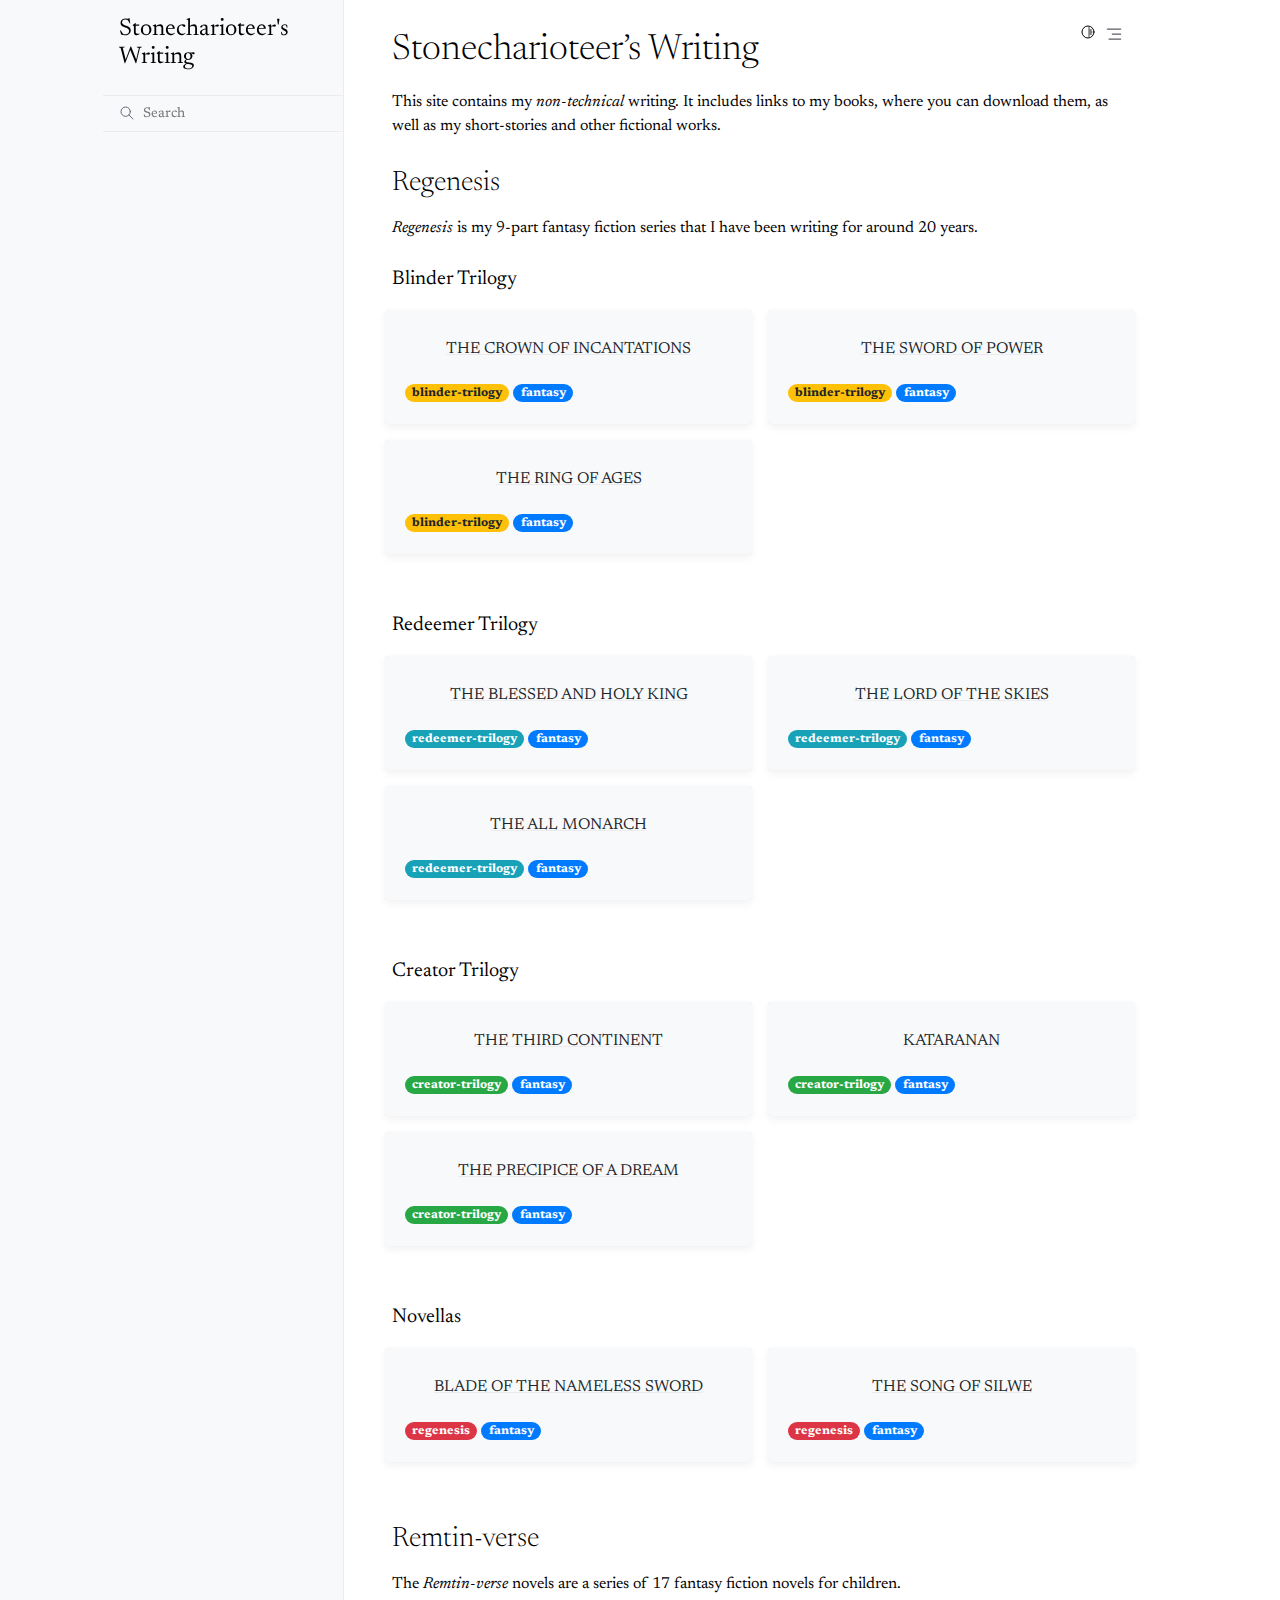
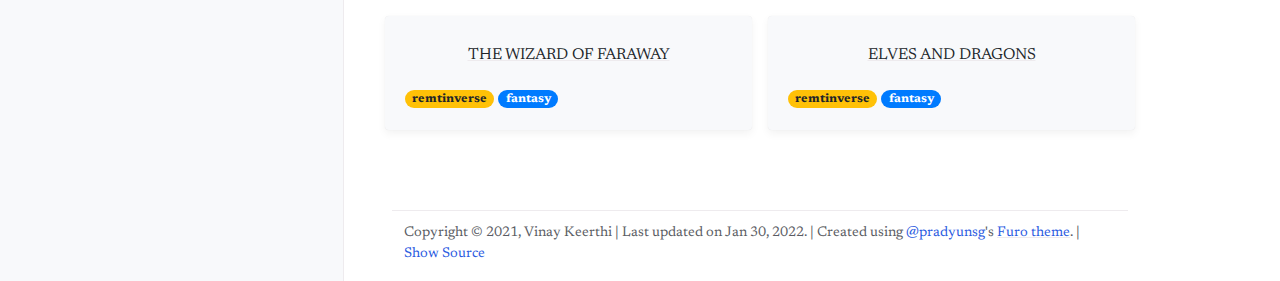
==== index.html @ b66ff60c "deploy: 84be2ad27f0448c84199c331b453c7a71db2e914" ====
<!doctype html>
<html class="no-js">
  <head><meta charset="utf-8"/>
    <meta name="viewport" content="width=device-width,initial-scale=1"/>
    <meta name="color-scheme" content="light dark"><meta name="generator" content="Docutils 0.17.1: http://docutils.sourceforge.net/" />
<link rel="index" title="Index" href="genindex.html" /><link rel="search" title="Search" href="search.html" />

    <meta name="generator" content="sphinx-4.4.0, furo 2022.01.02"/>
        <title>Stonecharioteer&#39;s Writing</title>
      <link rel="stylesheet" type="text/css" href="_static/pygments.css" />
    <link rel="stylesheet" type="text/css" href="_static/styles/furo.css?digest=df49af52631e7917044a9c21a57f7b83170a6dd0" />
    <link rel="stylesheet" type="text/css" href="_static/panels-main.c949a650a448cc0ae9fd3441c0e17fb0.css" />
    <link rel="stylesheet" type="text/css" href="_static/panels-bootstrap.5fd3999ee7762ccc51105388f4a9d115.css" />
    <link rel="stylesheet" type="text/css" href="_static/panels-variables.06eb56fa6e07937060861dad626602ad.css" />
    <link rel="stylesheet" type="text/css" href="_static/styles/furo-extensions.css?digest=fade93df149f7c5fedb3ff897f799dc7d283b420" />
    <link rel="stylesheet" type="text/css" href="_static/css/custom.css" />
    
    


<style>
  body {
    --color-code-background: #f8f8f8;
  --color-code-foreground: black;
  --font-stack: Newsreader, Garamond, Helvetica, Times New Roman, Serif;
  
  }
  body[data-theme="dark"] {
    --color-code-background: #202020;
  --color-code-foreground: #d0d0d0;
  --font-stack: Newsreader, Garamond, Helvetica, Times New Roman, Serif;
  
  }
  @media (prefers-color-scheme: dark) {
    body:not([data-theme="light"]) {
      --color-code-background: #202020;
  --color-code-foreground: #d0d0d0;
  --font-stack: Newsreader, Garamond, Helvetica, Times New Roman, Serif;
  
    }
  }
</style></head>
  <body>
    <script>
      document.body.dataset.theme = localStorage.getItem("theme") || "auto";
    </script>
    
<svg xmlns="http://www.w3.org/2000/svg" style="display: none;">
  <symbol id="svg-toc" viewBox="0 0 24 24">
    <title>Contents</title>
    <svg xmlns="http://www.w3.org/2000/svg" width="24" height="24" viewBox="0 0 24 24" fill="none" stroke="currentColor"
      stroke-width="1.5" stroke-linecap="round" stroke-linejoin="round">
      <path stroke="none" d="M0 0h24v24H0z" />
      <line x1="4" y1="6" x2="20" y2="6" />
      <line x1="10" y1="12" x2="20" y2="12" />
      <line x1="6" y1="18" x2="20" y2="18" />
    </svg>
  </symbol>
  <symbol id="svg-menu" viewBox="0 0 24 24">
    <title>Menu</title>
    <svg xmlns="http://www.w3.org/2000/svg" width="24" height="24" viewBox="0 0 24 24" fill="none" stroke="currentColor"
      stroke-width="2" stroke-linecap="round" stroke-linejoin="round" class="feather-menu">
      <line x1="3" y1="12" x2="21" y2="12"></line>
      <line x1="3" y1="6" x2="21" y2="6"></line>
      <line x1="3" y1="18" x2="21" y2="18"></line>
    </svg>
  </symbol>
  <symbol id="svg-arrow-right" viewBox="0 0 24 24">
    <title>Expand</title>
    <svg xmlns="http://www.w3.org/2000/svg" width="24" height="24" viewBox="0 0 24 24" fill="none" stroke="currentColor"
      stroke-width="2" stroke-linecap="round" stroke-linejoin="round" class="feather-chevron-right">
      <polyline points="9 18 15 12 9 6"></polyline>
    </svg>
  </symbol>
  <symbol id="svg-sun" viewBox="0 0 24 24">
    <title>Light mode</title>
    <svg xmlns="http://www.w3.org/2000/svg" width="24" height="24" viewBox="0 0 24 24" fill="none" stroke="currentColor"
      stroke-width="1.5" stroke-linecap="round" stroke-linejoin="round" class="feather-sun">
      <circle cx="12" cy="12" r="5"></circle>
      <line x1="12" y1="1" x2="12" y2="3"></line>
      <line x1="12" y1="21" x2="12" y2="23"></line>
      <line x1="4.22" y1="4.22" x2="5.64" y2="5.64"></line>
      <line x1="18.36" y1="18.36" x2="19.78" y2="19.78"></line>
      <line x1="1" y1="12" x2="3" y2="12"></line>
      <line x1="21" y1="12" x2="23" y2="12"></line>
      <line x1="4.22" y1="19.78" x2="5.64" y2="18.36"></line>
      <line x1="18.36" y1="5.64" x2="19.78" y2="4.22"></line>
    </svg>
  </symbol>
  <symbol id="svg-moon" viewBox="0 0 24 24">
    <title>Dark mode</title>
    <svg xmlns="http://www.w3.org/2000/svg" width="24" height="24" viewBox="0 0 24 24" fill="none" stroke="currentColor"
      stroke-width="1.5" stroke-linecap="round" stroke-linejoin="round" class="icon-tabler-moon">
      <path stroke="none" d="M0 0h24v24H0z" fill="none" />
      <path d="M12 3c.132 0 .263 0 .393 0a7.5 7.5 0 0 0 7.92 12.446a9 9 0 1 1 -8.313 -12.454z" />
    </svg>
  </symbol>
  <symbol id="svg-sun-half" viewBox="0 0 24 24">
    <title>Auto light/dark mode</title>
    <svg xmlns="http://www.w3.org/2000/svg" width="24" height="24" viewBox="0 0 24 24" fill="none" stroke="currentColor"
      stroke-width="1.5" stroke-linecap="round" stroke-linejoin="round" class="icon-tabler-shadow">
      <path stroke="none" d="M0 0h24v24H0z" fill="none"/>
      <circle cx="12" cy="12" r="9" />
      <path d="M13 12h5" />
      <path d="M13 15h4" />
      <path d="M13 18h1" />
      <path d="M13 9h4" />
      <path d="M13 6h1" />
    </svg>
  </symbol>
</svg>

<input type="checkbox" class="sidebar-toggle" name="__navigation" id="__navigation">
<input type="checkbox" class="sidebar-toggle" name="__toc" id="__toc">
<label class="overlay sidebar-overlay" for="__navigation">
  <div class="visually-hidden">Hide navigation sidebar</div>
</label>
<label class="overlay toc-overlay" for="__toc">
  <div class="visually-hidden">Hide table of contents sidebar</div>
</label>



<div class="page">
  <header class="mobile-header">
    <div class="header-left">
      <label class="nav-overlay-icon" for="__navigation">
        <div class="visually-hidden">Toggle site navigation sidebar</div>
        <i class="icon"><svg><use href="#svg-menu"></use></svg></i>
      </label>
    </div>
    <div class="header-center">
      <a href="#"><div class="brand">Stonecharioteer's Writing</div></a>
    </div>
    <div class="header-right">
      <div class="theme-toggle-container theme-toggle-header">
        <button class="theme-toggle">
          <div class="visually-hidden">Toggle Light / Dark / Auto color theme</div>
          <svg class="theme-icon-when-auto"><use href="#svg-sun-half"></use></svg>
          <svg class="theme-icon-when-dark"><use href="#svg-moon"></use></svg>
          <svg class="theme-icon-when-light"><use href="#svg-sun"></use></svg>
        </button>
      </div>
      <label class="toc-overlay-icon toc-header-icon" for="__toc">
        <div class="visually-hidden">Toggle table of contents sidebar</div>
        <i class="icon"><svg><use href="#svg-toc"></use></svg></i>
      </label>
    </div>
  </header>
  <aside class="sidebar-drawer">
    <div class="sidebar-container">
      
      <div class="sidebar-sticky"><a class="sidebar-brand" href="#">
  
  
  <span class="sidebar-brand-text">Stonecharioteer's Writing</span>
  
</a><form class="sidebar-search-container" method="get" action="search.html" role="search">
  <input class="sidebar-search" placeholder=Search name="q" aria-label="Search">
  <input type="hidden" name="check_keywords" value="yes">
  <input type="hidden" name="area" value="default">
</form>
<div id="searchbox"></div><div class="sidebar-scroll"><div class="sidebar-tree">
  
</div>
</div>
      </div>
      
    </div>
  </aside>
  <div class="main">
    <div class="content">
      <div class="article-container">
        <div class="content-icon-container">
          <div class="theme-toggle-container theme-toggle-content">
            <button class="theme-toggle">
              <div class="visually-hidden">Toggle Light / Dark / Auto color theme</div>
              <svg class="theme-icon-when-auto"><use href="#svg-sun-half"></use></svg>
              <svg class="theme-icon-when-dark"><use href="#svg-moon"></use></svg>
              <svg class="theme-icon-when-light"><use href="#svg-sun"></use></svg>
            </button>
          </div>
          <label class="toc-overlay-icon toc-content-icon" for="__toc">
            <div class="visually-hidden">Toggle table of contents sidebar</div>
            <i class="icon"><svg><use href="#svg-toc"></use></svg></i>
          </label>
        </div>
        <article role="main">
          <section id="stonecharioteer-s-writing">
<h1>Stonecharioteer’s Writing<a class="headerlink" href="#stonecharioteer-s-writing" title="Permalink to this headline">¶</a></h1>
<p>This site contains my <em>non-technical</em> writing. It includes links to my
books, where you can download them, as well as my short-stories and other
fictional works.</p>
<section id="regenesis">
<h2>Regenesis<a class="headerlink" href="#regenesis" title="Permalink to this headline">¶</a></h2>
<p><em>Regenesis</em> is my 9-part fantasy fiction series that I have been writing for around 20 years.</p>
<section id="blinder-trilogy">
<h3>Blinder Trilogy<a class="headerlink" href="#blinder-trilogy" title="Permalink to this headline">¶</a></h3>
<div class="sphinx-bs container pb-4 docutils">
<div class="row docutils">
<div class="d-flex col-lg-6 col-md-6 col-sm-6 col-xs-12 p-2 docutils">
<div class="card w-100 shadow docutils">
<div class="card-body docutils">
<p class="card-text"><a class="sphinx-bs btn text-wrap btn-block stretched-link reference external" href="https://blinder-one.stonecharioteer.com"><span>THE CROWN OF INCANTATIONS</span></a></p>
<p class="card-text"><span class="sphinx-bs badge badge-warning badge-pill">blinder-trilogy</span> <span class="sphinx-bs badge badge-primary badge-pill">fantasy</span></p>
</div>
</div>
</div>
<div class="d-flex col-lg-6 col-md-6 col-sm-6 col-xs-12 p-2 docutils">
<div class="card w-100 shadow docutils">
<div class="card-body docutils">
<p class="card-text"><a class="sphinx-bs btn text-wrap btn-block stretched-link reference external" href="https://blinder-two.stonecharioteer.com"><span>THE SWORD OF POWER</span></a></p>
<p class="card-text"><span class="sphinx-bs badge badge-warning badge-pill">blinder-trilogy</span> <span class="sphinx-bs badge badge-primary badge-pill">fantasy</span></p>
</div>
</div>
</div>
<div class="d-flex col-lg-6 col-md-6 col-sm-6 col-xs-12 p-2 docutils">
<div class="card w-100 shadow docutils">
<div class="card-body docutils">
<p class="card-text"><a class="sphinx-bs btn text-wrap btn-block stretched-link reference external" href="https://blinder-three.stonecharioteer.com"><span>THE RING OF AGES</span></a></p>
<p class="card-text"><span class="sphinx-bs badge badge-warning badge-pill">blinder-trilogy</span> <span class="sphinx-bs badge badge-primary badge-pill">fantasy</span></p>
</div>
</div>
</div>
</div>
</div>
</section>
<section id="redeemer-trilogy">
<h3>Redeemer Trilogy<a class="headerlink" href="#redeemer-trilogy" title="Permalink to this headline">¶</a></h3>
<div class="sphinx-bs container pb-4 docutils">
<div class="row docutils">
<div class="d-flex col-lg-6 col-md-6 col-sm-6 col-xs-12 p-2 docutils">
<div class="card w-100 shadow docutils">
<div class="card-body docutils">
<p class="card-text"><a class="sphinx-bs btn text-wrap btn-block stretched-link reference external" href="https://redeemer-one.stonecharioteer.com"><span>THE BLESSED AND HOLY KING</span></a></p>
<p class="card-text"><span class="sphinx-bs badge badge-info badge-pill">redeemer-trilogy</span> <span class="sphinx-bs badge badge-primary badge-pill">fantasy</span></p>
</div>
</div>
</div>
<div class="d-flex col-lg-6 col-md-6 col-sm-6 col-xs-12 p-2 docutils">
<div class="card w-100 shadow docutils">
<div class="card-body docutils">
<p class="card-text"><a class="sphinx-bs btn text-wrap btn-block stretched-link reference external" href="https://redeemer-two.stonecharioteer.com"><span>THE LORD OF THE SKIES</span></a></p>
<p class="card-text"><span class="sphinx-bs badge badge-info badge-pill">redeemer-trilogy</span> <span class="sphinx-bs badge badge-primary badge-pill">fantasy</span></p>
</div>
</div>
</div>
<div class="d-flex col-lg-6 col-md-6 col-sm-6 col-xs-12 p-2 docutils">
<div class="card w-100 shadow docutils">
<div class="card-body docutils">
<p class="card-text"><a class="sphinx-bs btn text-wrap btn-block stretched-link reference external" href="https://redeemer-three.stonecharioteer.com"><span>THE ALL MONARCH</span></a></p>
<p class="card-text"><span class="sphinx-bs badge badge-info badge-pill">redeemer-trilogy</span> <span class="sphinx-bs badge badge-primary badge-pill">fantasy</span></p>
</div>
</div>
</div>
</div>
</div>
</section>
<section id="creator-trilogy">
<h3>Creator Trilogy<a class="headerlink" href="#creator-trilogy" title="Permalink to this headline">¶</a></h3>
<div class="sphinx-bs container pb-4 docutils">
<div class="row docutils">
<div class="d-flex col-lg-6 col-md-6 col-sm-6 col-xs-12 p-2 docutils">
<div class="card w-100 shadow docutils">
<div class="card-body docutils">
<p class="card-text"><a class="sphinx-bs btn text-wrap btn-block stretched-link reference external" href="https://creator-one.stonecharioteer.com"><span>THE THIRD CONTINENT</span></a></p>
<p class="card-text"><span class="sphinx-bs badge badge-success badge-pill">creator-trilogy</span> <span class="sphinx-bs badge badge-primary badge-pill">fantasy</span></p>
</div>
</div>
</div>
<div class="d-flex col-lg-6 col-md-6 col-sm-6 col-xs-12 p-2 docutils">
<div class="card w-100 shadow docutils">
<div class="card-body docutils">
<p class="card-text"><a class="sphinx-bs btn text-wrap btn-block stretched-link reference external" href="https://creator-two.stonecharioteer.com"><span>KATARANAN</span></a></p>
<p class="card-text"><span class="sphinx-bs badge badge-success badge-pill">creator-trilogy</span> <span class="sphinx-bs badge badge-primary badge-pill">fantasy</span></p>
</div>
</div>
</div>
<div class="d-flex col-lg-6 col-md-6 col-sm-6 col-xs-12 p-2 docutils">
<div class="card w-100 shadow docutils">
<div class="card-body docutils">
<p class="card-text"><a class="sphinx-bs btn text-wrap btn-block stretched-link reference external" href="https://creator-three.stonecharioteer.com"><span>THE PRECIPICE OF A DREAM</span></a></p>
<p class="card-text"><span class="sphinx-bs badge badge-success badge-pill">creator-trilogy</span> <span class="sphinx-bs badge badge-primary badge-pill">fantasy</span></p>
</div>
</div>
</div>
</div>
</div>
</section>
<section id="novellas">
<h3>Novellas<a class="headerlink" href="#novellas" title="Permalink to this headline">¶</a></h3>
<div class="sphinx-bs container pb-4 docutils">
<div class="row docutils">
<div class="d-flex col-lg-6 col-md-6 col-sm-6 col-xs-12 p-2 docutils">
<div class="card w-100 shadow docutils">
<div class="card-body docutils">
<p class="card-text"><a class="sphinx-bs btn text-wrap btn-block stretched-link reference external" href="https://the-nameless-sword.stonecharioteer.com"><span>BLADE OF THE NAMELESS SWORD</span></a></p>
<p class="card-text"><span class="sphinx-bs badge badge-danger badge-pill">regenesis</span> <span class="sphinx-bs badge badge-primary badge-pill">fantasy</span></p>
</div>
</div>
</div>
<div class="d-flex col-lg-6 col-md-6 col-sm-6 col-xs-12 p-2 docutils">
<div class="card w-100 shadow docutils">
<div class="card-body docutils">
<p class="card-text"><a class="sphinx-bs btn text-wrap btn-block stretched-link reference external" href="https://the-song-of-silwe.stonecharioteer.com"><span>THE SONG OF SILWE</span></a></p>
<p class="card-text"><span class="sphinx-bs badge badge-danger badge-pill">regenesis</span> <span class="sphinx-bs badge badge-primary badge-pill">fantasy</span></p>
</div>
</div>
</div>
</div>
</div>
</section>
</section>
<section id="remtin-verse">
<h2>Remtin-verse<a class="headerlink" href="#remtin-verse" title="Permalink to this headline">¶</a></h2>
<p>The <em>Remtin-verse</em> novels are a series of 17 fantasy fiction novels for children.</p>
<div class="sphinx-bs container pb-4 docutils">
<div class="row docutils">
<div class="d-flex col-lg-6 col-md-6 col-sm-6 col-xs-12 p-2 docutils">
<div class="card w-100 shadow docutils">
<div class="card-body docutils">
<p class="card-text"><a class="sphinx-bs btn text-wrap btn-block stretched-link reference external" href="https://remtinverse-one.stonecharioteer.com"><span>THE WIZARD OF FARAWAY</span></a></p>
<p class="card-text"><span class="sphinx-bs badge badge-warning badge-pill">remtinverse</span> <span class="sphinx-bs badge badge-primary badge-pill">fantasy</span></p>
</div>
</div>
</div>
<div class="d-flex col-lg-6 col-md-6 col-sm-6 col-xs-12 p-2 docutils">
<div class="card w-100 shadow docutils">
<div class="card-body docutils">
<p class="card-text"><a class="sphinx-bs btn text-wrap btn-block stretched-link reference external" href="https://remtinverse-two.stonecharioteer.com"><span>ELVES AND DRAGONS</span></a></p>
<p class="card-text"><span class="sphinx-bs badge badge-warning badge-pill">remtinverse</span> <span class="sphinx-bs badge badge-primary badge-pill">fantasy</span></p>
</div>
</div>
</div>
</div>
</div>
</section>
</section>

        </article>
      </div>
      <footer>
        
        <div class="related-pages">
          
          
        </div>

        <div class="related-information">
              Copyright &#169; 2021, Vinay Keerthi |
            Last updated on Jan 30, 2022. |
          Created using <a class="muted-link" href="https://pradyunsg.me">@pradyunsg</a>'s
          <a href="https://github.com/pradyunsg/furo">Furo theme</a>.
            | <a class="muted-link" href="_sources/index.rst.txt"
               rel="nofollow">
              Show Source
            </a>
        </div>
        
      </footer>
    </div>
    <aside class="toc-drawer">
      
      
      <div class="toc-sticky toc-scroll">
        <div class="toc-title-container">
          <span class="toc-title">
            Contents
          </span>
        </div>
        <div class="toc-tree-container">
          <div class="toc-tree">
            <ul>
<li><a class="reference internal" href="#">Stonecharioteer’s Writing</a><ul>
<li><a class="reference internal" href="#regenesis">Regenesis</a><ul>
<li><a class="reference internal" href="#blinder-trilogy">Blinder Trilogy</a></li>
<li><a class="reference internal" href="#redeemer-trilogy">Redeemer Trilogy</a></li>
<li><a class="reference internal" href="#creator-trilogy">Creator Trilogy</a></li>
<li><a class="reference internal" href="#novellas">Novellas</a></li>
</ul>
</li>
<li><a class="reference internal" href="#remtin-verse">Remtin-verse</a></li>
</ul>
</li>
</ul>

          </div>
        </div>
      </div>
      
      
    </aside>
  </div>
</div><script data-url_root="./" id="documentation_options" src="_static/documentation_options.js"></script>
    <script src="_static/jquery.js"></script>
    <script src="_static/underscore.js"></script>
    <script src="_static/doctools.js"></script>
    <script src="_static/scripts/furo.js"></script>
    </body>
</html>
---- _static/pygments.css ----
.highlight pre { line-height: 125%; }
.highlight td.linenos .normal { color: inherit; background-color: transparent; padding-left: 5px; padding-right: 5px; }
.highlight span.linenos { color: inherit; background-color: transparent; padding-left: 5px; padding-right: 5px; }
.highlight td.linenos .special { color: #000000; background-color: #ffffc0; padding-left: 5px; padding-right: 5px; }
.highlight span.linenos.special { color: #000000; background-color: #ffffc0; padding-left: 5px; padding-right: 5px; }
.highlight .hll { background-color: #ffffcc }
.highlight { background: #f8f8f8; }
.highlight .c { color: #8f5902; font-style: italic } /* Comment */
.highlight .err { color: #a40000; border: 1px solid #ef2929 } /* Error */
.highlight .g { color: #000000 } /* Generic */
.highlight .k { color: #204a87; font-weight: bold } /* Keyword */
.highlight .l { color: #000000 } /* Literal */
.highlight .n { color: #000000 } /* Name */
.highlight .o { color: #ce5c00; font-weight: bold } /* Operator */
.highlight .x { color: #000000 } /* Other */
.highlight .p { color: #000000; font-weight: bold } /* Punctuation */
.highlight .ch { color: #8f5902; font-style: italic } /* Comment.Hashbang */
.highlight .cm { color: #8f5902; font-style: italic } /* Comment.Multiline */
.highlight .cp { color: #8f5902; font-style: italic } /* Comment.Preproc */
.highlight .cpf { color: #8f5902; font-style: italic } /* Comment.PreprocFile */
.highlight .c1 { color: #8f5902; font-style: italic } /* Comment.Single */
.highlight .cs { color: #8f5902; font-style: italic } /* Comment.Special */
.highlight .gd { color: #a40000 } /* Generic.Deleted */
.highlight .ge { color: #000000; font-style: italic } /* Generic.Emph */
.highlight .gr { color: #ef2929 } /* Generic.Error */
.highlight .gh { color: #000080; font-weight: bold } /* Generic.Heading */
.highlight .gi { color: #00A000 } /* Generic.Inserted */
.highlight .go { color: #000000; font-style: italic } /* Generic.Output */
.highlight .gp { color: #8f5902 } /* Generic.Prompt */
.highlight .gs { color: #000000; font-weight: bold } /* Generic.Strong */
.highlight .gu { color: #800080; font-weight: bold } /* Generic.Subheading */
.highlight .gt { color: #a40000; font-weight: bold } /* Generic.Traceback */
.highlight .kc { color: #204a87; font-weight: bold } /* Keyword.Constant */
.highlight .kd { color: #204a87; font-weight: bold } /* Keyword.Declaration */
.highlight .kn { color: #204a87; font-weight: bold } /* Keyword.Namespace */
.highlight .kp { color: #204a87; font-weight: bold } /* Keyword.Pseudo */
.highlight .kr { color: #204a87; font-weight: bold } /* Keyword.Reserved */
.highlight .kt { color: #204a87; font-weight: bold } /* Keyword.Type */
.highlight .ld { color: #000000 } /* Literal.Date */
.highlight .m { color: #0000cf; font-weight: bold } /* Literal.Number */
.highlight .s { color: #4e9a06 } /* Literal.String */
.highlight .na { color: #c4a000 } /* Name.Attribute */
.highlight .nb { color: #204a87 } /* Name.Builtin */
.highlight .nc { color: #000000 } /* Name.Class */
.highlight .no { color: #000000 } /* Name.Constant */
.highlight .nd { color: #5c35cc; font-weight: bold } /* Name.Decorator */
.highlight .ni { color: #ce5c00 } /* Name.Entity */
.highlight .ne { color: #cc0000; font-weight: bold } /* Name.Exception */
.highlight .nf { color: #000000 } /* Name.Function */
.highlight .nl { color: #f57900 } /* Name.Label */
.highlight .nn { color: #000000 } /* Name.Namespace */
.highlight .nx { color: #000000 } /* Name.Other */
.highlight .py { color: #000000 } /* Name.Property */
.highlight .nt { color: #204a87; font-weight: bold } /* Name.Tag */
.highlight .nv { color: #000000 } /* Name.Variable */
.highlight .ow { color: #204a87; font-weight: bold } /* Operator.Word */
.highlight .w { color: #f8f8f8 } /* Text.Whitespace */
.highlight .mb { color: #0000cf; font-weight: bold } /* Literal.Number.Bin */
.highlight .mf { color: #0000cf; font-weight: bold } /* Literal.Number.Float */
.highlight .mh { color: #0000cf; font-weight: bold } /* Literal.Number.Hex */
.highlight .mi { color: #0000cf; font-weight: bold } /* Literal.Number.Integer */
.highlight .mo { color: #0000cf; font-weight: bold } /* Literal.Number.Oct */
.highlight .sa { color: #4e9a06 } /* Literal.String.Affix */
.highlight .sb { color: #4e9a06 } /* Literal.String.Backtick */
.highlight .sc { color: #4e9a06 } /* Literal.String.Char */
.highlight .dl { color: #4e9a06 } /* Literal.String.Delimiter */
.highlight .sd { color: #8f5902; font-style: italic } /* Literal.String.Doc */
.highlight .s2 { color: #4e9a06 } /* Literal.String.Double */
.highlight .se { color: #4e9a06 } /* Literal.String.Escape */
.highlight .sh { color: #4e9a06 } /* Literal.String.Heredoc */
.highlight .si { color: #4e9a06 } /* Literal.String.Interpol */
.highlight .sx { color: #4e9a06 } /* Literal.String.Other */
.highlight .sr { color: #4e9a06 } /* Literal.String.Regex */
.highlight .s1 { color: #4e9a06 } /* Literal.String.Single */
.highlight .ss { color: #4e9a06 } /* Literal.String.Symbol */
.highlight .bp { color: #3465a4 } /* Name.Builtin.Pseudo */
.highlight .fm { color: #000000 } /* Name.Function.Magic */
.highlight .vc { color: #000000 } /* Name.Variable.Class */
.highlight .vg { color: #000000 } /* Name.Variable.Global */
.highlight .vi { color: #000000 } /* Name.Variable.Instance */
.highlight .vm { color: #000000 } /* Name.Variable.Magic */
.highlight .il { color: #0000cf; font-weight: bold } /* Literal.Number.Integer.Long */
body[data-theme="dark"] .highlight pre { line-height: 125%; }
body[data-theme="dark"] .highlight td.linenos .normal { color: #aaaaaa; background-color: transparent; padding-left: 5px; padding-right: 5px; }
body[data-theme="dark"] .highlight span.linenos { color: #aaaaaa; background-color: transparent; padding-left: 5px; padding-right: 5px; }
body[data-theme="dark"] .highlight td.linenos .special { color: #000000; background-color: #ffffc0; padding-left: 5px; padding-right: 5px; }
body[data-theme="dark"] .highlight span.linenos.special { color: #000000; background-color: #ffffc0; padding-left: 5px; padding-right: 5px; }
body[data-theme="dark"] .highlight .hll { background-color: #404040 }
body[data-theme="dark"] .highlight { background: #202020; color: #d0d0d0 }
body[data-theme="dark"] .highlight .c { color: #999999; font-style: italic } /* Comment */
body[data-theme="dark"] .highlight .err { color: #a61717; background-color: #e3d2d2 } /* Error */
body[data-theme="dark"] .highlight .esc { color: #d0d0d0 } /* Escape */
body[data-theme="dark"] .highlight .g { color: #d0d0d0 } /* Generic */
body[data-theme="dark"] .highlight .k { color: #6ab825; font-weight: bold } /* Keyword */
body[data-theme="dark"] .highlight .l { color: #d0d0d0 } /* Literal */
body[data-theme="dark"] .highlight .n { color: #d0d0d0 } /* Name */
body[data-theme="dark"] .highlight .o { color: #d0d0d0 } /* Operator */
body[data-theme="dark"] .highlight .x { color: #d0d0d0 } /* Other */
body[data-theme="dark"] .highlight .p { color: #d0d0d0 } /* Punctuation */
body[data-theme="dark"] .highlight .ch { color: #999999; font-style: italic } /* Comment.Hashbang */
body[data-theme="dark"] .highlight .cm { color: #999999; font-style: italic } /* Comment.Multiline */
body[data-theme="dark"] .highlight .cp { color: #cd2828; font-weight: bold } /* Comment.Preproc */
body[data-theme="dark"] .highlight .cpf { color: #999999; font-style: italic } /* Comment.PreprocFile */
body[data-theme="dark"] .highlight .c1 { color: #999999; font-style: italic } /* Comment.Single */
body[data-theme="dark"] .highlight .cs { color: #e50808; font-weight: bold; background-color: #520000 } /* Comment.Special */
body[data-theme="dark"] .highlight .gd { color: #d22323 } /* Generic.Deleted */
body[data-theme="dark"] .highlight .ge { color: #d0d0d0; font-style: italic } /* Generic.Emph */
body[data-theme="dark"] .highlight .gr { color: #d22323 } /* Generic.Error */
body[data-theme="dark"] .highlight .gh { color: #ffffff; font-weight: bold } /* Generic.Heading */
body[data-theme="dark"] .highlight .gi { color: #589819 } /* Generic.Inserted */
body[data-theme="dark"] .highlight .go { color: #cccccc } /* Generic.Output */
body[data-theme="dark"] .highlight .gp { color: #aaaaaa } /* Generic.Prompt */
body[data-theme="dark"] .highlight .gs { color: #d0d0d0; font-weight: bold } /* Generic.Strong */
body[data-theme="dark"] .highlight .gu { color: #ffffff; text-decoration: underline } /* Generic.Subheading */
body[data-theme="dark"] .highlight .gt { color: #d22323 } /* Generic.Traceback */
body[data-theme="dark"] .highlight .kc { color: #6ab825; font-weight: bold } /* Keyword.Constant */
body[data-theme="dark"] .highlight .kd { color: #6ab825; font-weight: bold } /* Keyword.Declaration */
body[data-theme="dark"] .highlight .kn { color: #6ab825; font-weight: bold } /* Keyword.Namespace */
body[data-theme="dark"] .highlight .kp { color: #6ab825 } /* Keyword.Pseudo */
body[data-theme="dark"] .highlight .kr { color: #6ab825; font-weight: bold } /* Keyword.Reserved */
body[data-theme="dark"] .highlight .kt { color: #6ab825; font-weight: bold } /* Keyword.Type */
body[data-theme="dark"] .highlight .ld { color: #d0d0d0 } /* Literal.Date */
body[data-theme="dark"] .highlight .m { color: #3677a9 } /* Literal.Number */
body[data-theme="dark"] .highlight .s { color: #ed9d13 } /* Literal.String */
body[data-theme="dark"] .highlight .na { color: #bbbbbb } /* Name.Attribute */
body[data-theme="dark"] .highlight .nb { color: #24909d } /* Name.Builtin */
body[data-theme="dark"] .highlight .nc { color: #447fcf; text-decoration: underline } /* Name.Class */
body[data-theme="dark"] .highlight .no { color: #40ffff } /* Name.Constant */
body[data-theme="dark"] .highlight .nd { color: #ffa500 } /* Name.Decorator */
body[data-theme="dark"] .highlight .ni { color: #d0d0d0 } /* Name.Entity */
body[data-theme="dark"] .highlight .ne { color: #bbbbbb } /* Name.Exception */
body[data-theme="dark"] .highlight .nf { color: #447fcf } /* Name.Function */
body[data-theme="dark"] .highlight .nl { color: #d0d0d0 } /* Name.Label */
body[data-theme="dark"] .highlight .nn { color: #447fcf; text-decoration: underline } /* Name.Namespace */
body[data-theme="dark"] .highlight .nx { color: #d0d0d0 } /* Name.Other */
body[data-theme="dark"] .highlight .py { color: #d0d0d0 } /* Name.Property */
body[data-theme="dark"] .highlight .nt { color: #6ab825; font-weight: bold } /* Name.Tag */
body[data-theme="dark"] .highlight .nv { color: #40ffff } /* Name.Variable */
body[data-theme="dark"] .highlight .ow { color: #6ab825; font-weight: bold } /* Operator.Word */
body[data-theme="dark"] .highlight .w { color: #666666 } /* Text.Whitespace */
body[data-theme="dark"] .highlight .mb { color: #3677a9 } /* Literal.Number.Bin */
body[data-theme="dark"] .highlight .mf { color: #3677a9 } /* Literal.Number.Float */
body[data-theme="dark"] .highlight .mh { color: #3677a9 } /* Literal.Number.Hex */
body[data-theme="dark"] .highlight .mi { color: #3677a9 } /* Literal.Number.Integer */
body[data-theme="dark"] .highlight .mo { color: #3677a9 } /* Literal.Number.Oct */
body[data-theme="dark"] .highlight .sa { color: #ed9d13 } /* Literal.String.Affix */
body[data-theme="dark"] .highlight .sb { color: #ed9d13 } /* Literal.String.Backtick */
body[data-theme="dark"] .highlight .sc { color: #ed9d13 } /* Literal.String.Char */
body[data-theme="dark"] .highlight .dl { color: #ed9d13 } /* Literal.String.Delimiter */
body[data-theme="dark"] .highlight .sd { color: #ed9d13 } /* Literal.String.Doc */
body[data-theme="dark"] .highlight .s2 { color: #ed9d13 } /* Literal.String.Double */
body[data-theme="dark"] .highlight .se { color: #ed9d13 } /* Literal.String.Escape */
body[data-theme="dark"] .highlight .sh { color: #ed9d13 } /* Literal.String.Heredoc */
body[data-theme="dark"] .highlight .si { color: #ed9d13 } /* Literal.String.Interpol */
body[data-theme="dark"] .highlight .sx { color: #ffa500 } /* Literal.String.Other */
body[data-theme="dark"] .highlight .sr { color: #ed9d13 } /* Literal.String.Regex */
body[data-theme="dark"] .highlight .s1 { color: #ed9d13 } /* Literal.String.Single */
body[data-theme="dark"] .highlight .ss { color: #ed9d13 } /* Literal.String.Symbol */
body[data-theme="dark"] .highlight .bp { color: #24909d } /* Name.Builtin.Pseudo */
body[data-theme="dark"] .highlight .fm { color: #447fcf } /* Name.Function.Magic */
body[data-theme="dark"] .highlight .vc { color: #40ffff } /* Name.Variable.Class */
body[data-theme="dark"] .highlight .vg { color: #40ffff } /* Name.Variable.Global */
body[data-theme="dark"] .highlight .vi { color: #40ffff } /* Name.Variable.Instance */
body[data-theme="dark"] .highlight .vm { color: #40ffff } /* Name.Variable.Magic */
body[data-theme="dark"] .highlight .il { color: #3677a9 } /* Literal.Number.Integer.Long */
@media (prefers-color-scheme: dark) {
body:not([data-theme="light"]) .highlight pre { line-height: 125%; }
body:not([data-theme="light"]) .highlight td.linenos .normal { color: #aaaaaa; background-color: transparent; padding-left: 5px; padding-right: 5px; }
body:not([data-theme="light"]) .highlight span.linenos { color: #aaaaaa; background-color: transparent; padding-left: 5px; padding-right: 5px; }
body:not([data-theme="light"]) .highlight td.linenos .special { color: #000000; background-color: #ffffc0; padding-left: 5px; padding-right: 5px; }
body:not([data-theme="light"]) .highlight span.linenos.special { color: #000000; background-color: #ffffc0; padding-left: 5px; padding-right: 5px; }
body:not([data-theme="light"]) .highlight .hll { background-color: #404040 }
body:not([data-theme="light"]) .highlight { background: #202020; color: #d0d0d0 }
body:not([data-theme="light"]) .highlight .c { color: #999999; font-style: italic } /* Comment */
body:not([data-theme="light"]) .highlight .err { color: #a61717; background-color: #e3d2d2 } /* Error */
body:not([data-theme="light"]) .highlight .esc { color: #d0d0d0 } /* Escape */
body:not([data-theme="light"]) .highlight .g { color: #d0d0d0 } /* Generic */
body:not([data-theme="light"]) .highlight .k { color: #6ab825; font-weight: bold } /* Keyword */
body:not([data-theme="light"]) .highlight .l { color: #d0d0d0 } /* Literal */
body:not([data-theme="light"]) .highlight .n { color: #d0d0d0 } /* Name */
body:not([data-theme="light"]) .highlight .o { color: #d0d0d0 } /* Operator */
body:not([data-theme="light"]) .highlight .x { color: #d0d0d0 } /* Other */
body:not([data-theme="light"]) .highlight .p { color: #d0d0d0 } /* Punctuation */
body:not([data-theme="light"]) .highlight .ch { color: #999999; font-style: italic } /* Comment.Hashbang */
body:not([data-theme="light"]) .highlight .cm { color: #999999; font-style: italic } /* Comment.Multiline */
body:not([data-theme="light"]) .highlight .cp { color: #cd2828; font-weight: bold } /* Comment.Preproc */
body:not([data-theme="light"]) .highlight .cpf { color: #999999; font-style: italic } /* Comment.PreprocFile */
body:not([data-theme="light"]) .highlight .c1 { color: #999999; font-style: italic } /* Comment.Single */
body:not([data-theme="light"]) .highlight .cs { color: #e50808; font-weight: bold; background-color: #520000 } /* Comment.Special */
body:not([data-theme="light"]) .highlight .gd { color: #d22323 } /* Generic.Deleted */
body:not([data-theme="light"]) .highlight .ge { color: #d0d0d0; font-style: italic } /* Generic.Emph */
body:not([data-theme="light"]) .highlight .gr { color: #d22323 } /* Generic.Error */
body:not([data-theme="light"]) .highlight .gh { color: #ffffff; font-weight: bold } /* Generic.Heading */
body:not([data-theme="light"]) .highlight .gi { color: #589819 } /* Generic.Inserted */
body:not([data-theme="light"]) .highlight .go { color: #cccccc } /* Generic.Output */
body:not([data-theme="light"]) .highlight .gp { color: #aaaaaa } /* Generic.Prompt */
body:not([data-theme="light"]) .highlight .gs { color: #d0d0d0; font-weight: bold } /* Generic.Strong */
body:not([data-theme="light"]) .highlight .gu { color: #ffffff; text-decoration: underline } /* Generic.Subheading */
body:not([data-theme="light"]) .highlight .gt { color: #d22323 } /* Generic.Traceback */
body:not([data-theme="light"]) .highlight .kc { color: #6ab825; font-weight: bold } /* Keyword.Constant */
body:not([data-theme="light"]) .highlight .kd { color: #6ab825; font-weight: bold } /* Keyword.Declaration */
body:not([data-theme="light"]) .highlight .kn { color: #6ab825; font-weight: bold } /* Keyword.Namespace */
body:not([data-theme="light"]) .highlight .kp { color: #6ab825 } /* Keyword.Pseudo */
body:not([data-theme="light"]) .highlight .kr { color: #6ab825; font-weight: bold } /* Keyword.Reserved */
body:not([data-theme="light"]) .highlight .kt { color: #6ab825; font-weight: bold } /* Keyword.Type */
body:not([data-theme="light"]) .highlight .ld { color: #d0d0d0 } /* Literal.Date */
body:not([data-theme="light"]) .highlight .m { color: #3677a9 } /* Literal.Number */
body:not([data-theme="light"]) .highlight .s { color: #ed9d13 } /* Literal.String */
body:not([data-theme="light"]) .highlight .na { color: #bbbbbb } /* Name.Attribute */
body:not([data-theme="light"]) .highlight .nb { color: #24909d } /* Name.Builtin */
body:not([data-theme="light"]) .highlight .nc { color: #447fcf; text-decoration: underline } /* Name.Class */
body:not([data-theme="light"]) .highlight .no { color: #40ffff } /* Name.Constant */
body:not([data-theme="light"]) .highlight .nd { color: #ffa500 } /* Name.Decorator */
body:not([data-theme="light"]) .highlight .ni { color: #d0d0d0 } /* Name.Entity */
body:not([data-theme="light"]) .highlight .ne { color: #bbbbbb } /* Name.Exception */
body:not([data-theme="light"]) .highlight .nf { color: #447fcf } /* Name.Function */
body:not([data-theme="light"]) .highlight .nl { color: #d0d0d0 } /* Name.Label */
body:not([data-theme="light"]) .highlight .nn { color: #447fcf; text-decoration: underline } /* Name.Namespace */
body:not([data-theme="light"]) .highlight .nx { color: #d0d0d0 } /* Name.Other */
body:not([data-theme="light"]) .highlight .py { color: #d0d0d0 } /* Name.Property */
body:not([data-theme="light"]) .highlight .nt { color: #6ab825; font-weight: bold } /* Name.Tag */
body:not([data-theme="light"]) .highlight .nv { color: #40ffff } /* Name.Variable */
body:not([data-theme="light"]) .highlight .ow { color: #6ab825; font-weight: bold } /* Operator.Word */
body:not([data-theme="light"]) .highlight .w { color: #666666 } /* Text.Whitespace */
body:not([data-theme="light"]) .highlight .mb { color: #3677a9 } /* Literal.Number.Bin */
body:not([data-theme="light"]) .highlight .mf { color: #3677a9 } /* Literal.Number.Float */
body:not([data-theme="light"]) .highlight .mh { color: #3677a9 } /* Literal.Number.Hex */
body:not([data-theme="light"]) .highlight .mi { color: #3677a9 } /* Literal.Number.Integer */
body:not([data-theme="light"]) .highlight .mo { color: #3677a9 } /* Literal.Number.Oct */
body:not([data-theme="light"]) .highlight .sa { color: #ed9d13 } /* Literal.String.Affix */
body:not([data-theme="light"]) .highlight .sb { color: #ed9d13 } /* Literal.String.Backtick */
body:not([data-theme="light"]) .highlight .sc { color: #ed9d13 } /* Literal.String.Char */
body:not([data-theme="light"]) .highlight .dl { color: #ed9d13 } /* Literal.String.Delimiter */
body:not([data-theme="light"]) .highlight .sd { color: #ed9d13 } /* Literal.String.Doc */
body:not([data-theme="light"]) .highlight .s2 { color: #ed9d13 } /* Literal.String.Double */
body:not([data-theme="light"]) .highlight .se { color: #ed9d13 } /* Literal.String.Escape */
body:not([data-theme="light"]) .highlight .sh { color: #ed9d13 } /* Literal.String.Heredoc */
body:not([data-theme="light"]) .highlight .si { color: #ed9d13 } /* Literal.String.Interpol */
body:not([data-theme="light"]) .highlight .sx { color: #ffa500 } /* Literal.String.Other */
body:not([data-theme="light"]) .highlight .sr { color: #ed9d13 } /* Literal.String.Regex */
body:not([data-theme="light"]) .highlight .s1 { color: #ed9d13 } /* Literal.String.Single */
body:not([data-theme="light"]) .highlight .ss { color: #ed9d13 } /* Literal.String.Symbol */
body:not([data-theme="light"]) .highlight .bp { color: #24909d } /* Name.Builtin.Pseudo */
body:not([data-theme="light"]) .highlight .fm { color: #447fcf } /* Name.Function.Magic */
body:not([data-theme="light"]) .highlight .vc { color: #40ffff } /* Name.Variable.Class */
body:not([data-theme="light"]) .highlight .vg { color: #40ffff } /* Name.Variable.Global */
body:not([data-theme="light"]) .highlight .vi { color: #40ffff } /* Name.Variable.Instance */
body:not([data-theme="light"]) .highlight .vm { color: #40ffff } /* Name.Variable.Magic */
body:not([data-theme="light"]) .highlight .il { color: #3677a9 } /* Literal.Number.Integer.Long */
}
---- _static/styles/furo.css ----
/*! normalize.css v8.0.1 | MIT License | github.com/necolas/normalize.css */html{-webkit-text-size-adjust:100%;line-height:1.15}body{margin:0}main{display:block}h1{font-size:2em;margin:.67em 0}hr{box-sizing:content-box;height:0;overflow:visible}pre{font-family:monospace,monospace;font-size:1em}a{background-color:transparent}abbr[title]{border-bottom:none;text-decoration:underline;text-decoration:underline dotted}b,strong{font-weight:bolder}code,kbd,samp{font-family:monospace,monospace;font-size:1em}small{font-size:80%}sub,sup{font-size:75%;line-height:0;position:relative;vertical-align:baseline}sub{bottom:-.25em}sup{top:-.5em}img{border-style:none}button,input,optgroup,select,textarea{font-family:inherit;font-size:100%;line-height:1.15;margin:0}button,input{overflow:visible}button,select{text-transform:none}[type=button],[type=reset],[type=submit],button{-webkit-appearance:button}[type=button]::-moz-focus-inner,[type=reset]::-moz-focus-inner,[type=submit]::-moz-focus-inner,button::-moz-focus-inner{border-style:none;padding:0}[type=button]:-moz-focusring,[type=reset]:-moz-focusring,[type=submit]:-moz-focusring,button:-moz-focusring{outline:1px dotted ButtonText}fieldset{padding:.35em .75em .625em}legend{box-sizing:border-box;color:inherit;display:table;max-width:100%;padding:0;white-space:normal}progress{vertical-align:baseline}textarea{overflow:auto}[type=checkbox],[type=radio]{box-sizing:border-box;padding:0}[type=number]::-webkit-inner-spin-button,[type=number]::-webkit-outer-spin-button{height:auto}[type=search]{-webkit-appearance:textfield;outline-offset:-2px}[type=search]::-webkit-search-decoration{-webkit-appearance:none}::-webkit-file-upload-button{-webkit-appearance:button;font:inherit}details{display:block}summary{display:list-item}[hidden],template{display:none}.visually-hidden{clip:rect(0,0,0,0)!important;border:0!important;height:1px!important;margin:-1px!important;overflow:hidden!important;padding:0!important;position:absolute!important;white-space:nowrap!important;width:1px!important}body{--font-stack:-apple-system,BlinkMacSystemFont,Segoe UI,Helvetica,Arial,sans-serif,Apple Color Emoji,Segoe UI Emoji;--font-stack--monospace:"SFMono-Regular",Menlo,Consolas,Monaco,Liberation Mono,Lucida Console,monospace;--font-size--normal:100%;--font-size--small:87.5%;--font-size--small--2:81.25%;--font-size--small--3:75%;--font-size--small--4:62.5%;--sidebar-caption-font-size:var(--font-size--small--2);--sidebar-item-font-size:var(--font-size--small);--sidebar-search-input-font-size:var(--font-size--small);--toc-font-size:var(--font-size--small--3);--toc-font-size--mobile:var(--font-size--normal);--toc-title-font-size:var(--font-size--small--4);--admonition-font-size:0.8125rem;--admonition-title-font-size:0.8125rem;--code-font-size:var(--font-size--small--2);--api-font-size:var(--font-size--small);--header-height:calc(var(--sidebar-item-line-height) + var(--sidebar-item-spacing-vertical)*4);--header-padding:0.5rem;--sidebar-tree-space-above:1.5rem;--sidebar-caption-space-above:1rem;--sidebar-item-line-height:1rem;--sidebar-item-spacing-vertical:0.5rem;--sidebar-item-spacing-horizontal:1rem;--sidebar-item-height:calc(var(--sidebar-item-line-height) + var(--sidebar-item-spacing-vertical)*2);--sidebar-expander-width:var(--sidebar-item-height);--sidebar-search-space-above:0.5rem;--sidebar-search-input-spacing-vertical:0.5rem;--sidebar-search-input-spacing-horizontal:0.5rem;--sidebar-search-input-height:1rem;--sidebar-search-icon-size:var(--sidebar-search-input-height);--toc-title-padding:0.25rem 0;--toc-spacing-vertical:1.5rem;--toc-spacing-horizontal:1.5rem;--toc-item-spacing-vertical:0.4rem;--toc-item-spacing-horizontal:1rem;--icon-search:url('data:image/svg+xml;charset=utf-8,<svg xmlns="http://www.w3.org/2000/svg" viewBox="0 0 24 24" stroke-width="1.5" stroke="currentColor" fill="none" stroke-linecap="round" stroke-linejoin="round"><path d="M0 0h24v24H0z" stroke="none"/><circle cx="10" cy="10" r="7"/><path d="m21 21-6-6"/></svg>');--icon-pencil:url('data:image/svg+xml;charset=utf-8,<svg xmlns="http://www.w3.org/2000/svg" viewBox="0 0 24 24"><path d="M20.71 7.04c.39-.39.39-1.04 0-1.41l-2.34-2.34c-.37-.39-1.02-.39-1.41 0l-1.84 1.83 3.75 3.75M3 17.25V21h3.75L17.81 9.93l-3.75-3.75L3 17.25z"/></svg>');--icon-abstract:url('data:image/svg+xml;charset=utf-8,<svg xmlns="http://www.w3.org/2000/svg" viewBox="0 0 24 24"><path d="M4 5h16v2H4V5m0 4h16v2H4V9m0 4h16v2H4v-2m0 4h10v2H4v-2z"/></svg>');--icon-info:url('data:image/svg+xml;charset=utf-8,<svg xmlns="http://www.w3.org/2000/svg" viewBox="0 0 24 24"><path d="M13 9h-2V7h2m0 10h-2v-6h2m-1-9A10 10 0 0 0 2 12a10 10 0 0 0 10 10 10 10 0 0 0 10-10A10 10 0 0 0 12 2z"/></svg>');--icon-flame:url('data:image/svg+xml;charset=utf-8,<svg xmlns="http://www.w3.org/2000/svg" viewBox="0 0 24 24"><path d="M17.55 11.2c-.23-.3-.5-.56-.76-.82-.65-.6-1.4-1.03-2.03-1.66C13.3 7.26 13 4.85 13.91 3c-.91.23-1.75.75-2.45 1.32-2.54 2.08-3.54 5.75-2.34 8.9.04.1.08.2.08.33 0 .22-.15.42-.35.5-.22.1-.46.04-.64-.12a.83.83 0 0 1-.15-.17c-1.1-1.43-1.28-3.48-.53-5.12C5.89 10 5 12.3 5.14 14.47c.04.5.1 1 .27 1.5.14.6.4 1.2.72 1.73 1.04 1.73 2.87 2.97 4.84 3.22 2.1.27 4.35-.12 5.96-1.6 1.8-1.66 2.45-4.32 1.5-6.6l-.13-.26c-.2-.46-.47-.87-.8-1.25l.05-.01m-3.1 6.3c-.28.24-.73.5-1.08.6-1.1.4-2.2-.16-2.87-.82 1.19-.28 1.89-1.16 2.09-2.05.17-.8-.14-1.46-.27-2.23-.12-.74-.1-1.37.18-2.06.17.38.37.76.6 1.06.76 1 1.95 1.44 2.2 2.8.04.14.06.28.06.43.03.82-.32 1.72-.92 2.27h.01z"/></svg>');--icon-question:url('data:image/svg+xml;charset=utf-8,<svg xmlns="http://www.w3.org/2000/svg" viewBox="0 0 24 24"><path d="m15.07 11.25-.9.92C13.45 12.89 13 13.5 13 15h-2v-.5c0-1.11.45-2.11 1.17-2.83l1.24-1.26c.37-.36.59-.86.59-1.41a2 2 0 0 0-2-2 2 2 0 0 0-2 2H8a4 4 0 0 1 4-4 4 4 0 0 1 4 4 3.2 3.2 0 0 1-.93 2.25M13 19h-2v-2h2M12 2A10 10 0 0 0 2 12a10 10 0 0 0 10 10 10 10 0 0 0 10-10c0-5.53-4.5-10-10-10z"/></svg>');--icon-warning:url('data:image/svg+xml;charset=utf-8,<svg xmlns="http://www.w3.org/2000/svg" viewBox="0 0 24 24"><path d="M13 14h-2v-4h2m0 8h-2v-2h2M1 21h22L12 2 1 21z"/></svg>');--icon-failure:url('data:image/svg+xml;charset=utf-8,<svg xmlns="http://www.w3.org/2000/svg" viewBox="0 0 24 24"><path d="M12 2c5.53 0 10 4.47 10 10s-4.47 10-10 10S2 17.53 2 12 6.47 2 12 2m3.59 5L12 10.59 8.41 7 7 8.41 10.59 12 7 15.59 8.41 17 12 13.41 15.59 17 17 15.59 13.41 12 17 8.41 15.59 7z"/></svg>');--icon-spark:url('data:image/svg+xml;charset=utf-8,<svg xmlns="http://www.w3.org/2000/svg" viewBox="0 0 24 24"><path d="m11.5 20 4.86-9.73H13V4l-5 9.73h3.5V20M12 2c2.75 0 5.1 1 7.05 2.95C21 6.9 22 9.25 22 12s-1 5.1-2.95 7.05C17.1 21 14.75 22 12 22s-5.1-1-7.05-2.95C3 17.1 2 14.75 2 12s1-5.1 2.95-7.05C6.9 3 9.25 2 12 2z"/></svg>');--color-admonition-title--caution:#ff9100;--color-admonition-title-background--caution:rgba(255,145,0,.1);--color-admonition-title--warning:#ff9100;--color-admonition-title-background--warning:rgba(255,145,0,.1);--color-admonition-title--danger:#ff5252;--color-admonition-title-background--danger:rgba(255,82,82,.1);--color-admonition-title--attention:#ff5252;--color-admonition-title-background--attention:rgba(255,82,82,.1);--color-admonition-title--error:#ff5252;--color-admonition-title-background--error:rgba(255,82,82,.1);--color-admonition-title--hint:#00c852;--color-admonition-title-background--hint:rgba(0,200,82,.1);--color-admonition-title--tip:#00c852;--color-admonition-title-background--tip:rgba(0,200,82,.1);--color-admonition-title--important:#00bfa5;--color-admonition-title-background--important:rgba(0,191,165,.1);--color-admonition-title--note:#00b0ff;--color-admonition-title-background--note:rgba(0,176,255,.1);--color-admonition-title--seealso:#448aff;--color-admonition-title-background--seealso:rgba(68,138,255,.1);--color-admonition-title--admonition-todo:grey;--color-admonition-title-background--admonition-todo:hsla(0,0%,50%,.1);--color-admonition-title:#651fff;--color-admonition-title-background:rgba(101,31,255,.1);--icon-admonition-default:var(--icon-abstract);--color-topic-title:#14b8a6;--color-topic-title-background:rgba(20,184,166,.1);--icon-topic-default:var(--icon-pencil);--color-problematic:#b30000;--color-foreground-primary:#000;--color-foreground-secondary:#5a5c63;--color-foreground-muted:#646776;--color-foreground-border:#878787;--color-background-primary:#fff;--color-background-secondary:#f8f9fb;--color-background-hover:#efeff4;--color-background-hover--transparent:#efeff400;--color-background-border:#eeebee;--color-announcement-background:#000000dd;--color-announcement-text:#eeebee;--color-brand-primary:#2962ff;--color-brand-content:#2a5adf;--color-api-background:var(--color-background-secondary);--color-api-background-hover:var(--color-background-hover);--color-api-overall:var(--color-foreground-secondary);--color-api-name:var(--color-problematic);--color-api-pre-name:var(--color-problematic);--color-api-paren:var(--color-foreground-secondary);--color-api-keyword:var(--color-foreground-primary);--color-highlight-on-target:#ffc;--color-inline-code-background:var(--color-background-secondary);--color-highlighted-background:#def;--color-highlighted-text:var(--color-foreground-primary);--color-guilabel-background:#ddeeff80;--color-guilabel-border:#bedaf580;--color-guilabel-text:var(--color-foreground-primary);--color-admonition-background:transparent;--color-table-header-background:var(--color-background-secondary);--color-table-border:var(--color-background-border);--color-card-border:var(--color-background-secondary);--color-card-background:transparent;--color-card-marginals-background:var(--color-background-secondary);--color-header-background:var(--color-background-primary);--color-header-border:var(--color-background-border);--color-header-text:var(--color-foreground-primary);--color-sidebar-background:var(--color-background-secondary);--color-sidebar-background-border:var(--color-background-border);--color-sidebar-brand-text:var(--color-foreground-primary);--color-sidebar-caption-text:var(--color-foreground-muted);--color-sidebar-link-text:var(--color-foreground-secondary);--color-sidebar-link-text--top-level:var(--color-brand-primary);--color-sidebar-item-background:var(--color-sidebar-background);--color-sidebar-item-background--current:var( --color-sidebar-item-background );--color-sidebar-item-background--hover:linear-gradient(90deg,var(--color-background-hover--transparent) 0%,var(--color-background-hover) var(--sidebar-item-spacing-horizontal),var(--color-background-hover) 100%);--color-sidebar-item-expander-background:transparent;--color-sidebar-item-expander-background--hover:var( --color-background-hover );--color-sidebar-search-text:var(--color-foreground-primary);--color-sidebar-search-background:var(--color-background-secondary);--color-sidebar-search-background--focus:var(--color-background-primary);--color-sidebar-search-border:var(--color-background-border);--color-sidebar-search-icon:var(--color-foreground-muted);--color-toc-background:var(--color-background-primary);--color-toc-title-text:var(--color-foreground-muted);--color-toc-item-text:var(--color-foreground-secondary);--color-toc-item-text--hover:var(--color-foreground-primary);--color-toc-item-text--active:var(--color-brand-primary);--color-content-foreground:var(--color-foreground-primary);--color-content-background:transparent;--color-link:var(--color-brand-content);--color-link--hover:var(--color-brand-content);--color-link-underline:var(--color-background-border);--color-link-underline--hover:var(--color-foreground-border)}.only-light{display:block!important}.only-dark{display:none!important}body[data-theme=dark]{--color-problematic:#ee5151;--color-foreground-primary:#ffffffcc;--color-foreground-secondary:#9ca0a5;--color-foreground-muted:#81868d;--color-foreground-border:#666;--color-background-primary:#131416;--color-background-secondary:#1a1c1e;--color-background-hover:#1e2124;--color-background-hover--transparent:#1e212400;--color-background-border:#303335;--color-announcement-background:#000000dd;--color-announcement-text:#eeebee;--color-brand-primary:#2b8cee;--color-brand-content:#368ce2;--color-highlighted-background:#083563;--color-guilabel-background:#08356380;--color-guilabel-border:#13395f80;--color-api-keyword:var(--color-foreground-secondary);--color-highlight-on-target:#330;--color-admonition-background:#18181a;--color-card-border:var(--color-background-secondary);--color-card-background:#18181a;--color-card-marginals-background:var(--color-background-hover)}body[data-theme=dark] .only-light{display:none!important}body[data-theme=dark] .only-dark{display:block!important}@media(prefers-color-scheme:dark){body:not([data-theme=light]){--color-problematic:#ee5151;--color-foreground-primary:#ffffffcc;--color-foreground-secondary:#9ca0a5;--color-foreground-muted:#81868d;--color-foreground-border:#666;--color-background-primary:#131416;--color-background-secondary:#1a1c1e;--color-background-hover:#1e2124;--color-background-hover--transparent:#1e212400;--color-background-border:#303335;--color-announcement-background:#000000dd;--color-announcement-text:#eeebee;--color-brand-primary:#2b8cee;--color-brand-content:#368ce2;--color-highlighted-background:#083563;--color-guilabel-background:#08356380;--color-guilabel-border:#13395f80;--color-api-keyword:var(--color-foreground-secondary);--color-highlight-on-target:#330;--color-admonition-background:#18181a;--color-card-border:var(--color-background-secondary);--color-card-background:#18181a;--color-card-marginals-background:var(--color-background-hover)}body:not([data-theme=light]) .only-light{display:none!important}body:not([data-theme=light]) .only-dark{display:block!important}}body[data-theme=auto] .theme-toggle svg.theme-icon-when-auto,body[data-theme=dark] .theme-toggle svg.theme-icon-when-dark,body[data-theme=light] .theme-toggle svg.theme-icon-when-light{display:block}body{font-family:var(--font-stack)}code,kbd,pre,samp{font-family:var(--font-stack--monospace)}body{-webkit-font-smoothing:antialiased;-moz-osx-font-smoothing:grayscale}article{line-height:1.5}h1{font-size:2.25rem}h2{font-size:1.75rem}h3{font-size:1.25rem}h4{font-size:1rem}h5{font-size:.875rem}h6{font-size:.75rem}h1,h2{font-weight:300;margin-bottom:.75rem}h1,h2,h3{margin-top:1.5rem}h3{font-weight:400}h3,h4,h5,h6{margin-bottom:.5rem}h4,h5,h6{font-weight:700;margin-top:1rem;text-transform:uppercase}p{margin-bottom:.75rem;margin-top:.5rem}hr.docutils{background-color:var(--color-background-border);border:0;height:1px;margin:2rem 0;padding:0}.centered{text-align:center}a{color:var(--color-link);text-decoration:underline;-webkit-text-decoration-color:var(--color-link-underline);text-decoration-color:var(--color-link-underline)}a:hover{color:var(--color-link--hover);-webkit-text-decoration-color:var(--color-link-underline--hover);text-decoration-color:var(--color-link-underline--hover)}a.muted-link{text-decoration:none}a.muted-link:hover{color:var(--color-link);text-decoration:underline;-webkit-text-decoration-color:var(--color-link-underline);text-decoration-color:var(--color-link-underline)}html{overflow-x:hidden;overflow-y:scroll;scroll-behavior:smooth}.sidebar-scroll,.toc-scroll,article[role=main] *{scrollbar-color:var(--color-foreground-border) transparent;scrollbar-width:thin}.sidebar-scroll::-webkit-scrollbar,.toc-scroll::-webkit-scrollbar,article[role=main] ::-webkit-scrollbar{height:.25rem;width:.25rem}.sidebar-scroll::-webkit-scrollbar-thumb,.toc-scroll::-webkit-scrollbar-thumb,article[role=main] ::-webkit-scrollbar-thumb{background-color:var(--color-foreground-border);border-radius:.125rem}body,html{background:var(--color-background-primary);color:var(--color-foreground-primary);height:100%}article{background:var(--color-content-background);color:var(--color-content-foreground)}.page{display:flex;min-height:100%}.mobile-header{background-color:var(--color-header-background);border-bottom:1px solid var(--color-header-border);color:var(--color-header-text);display:none;height:var(--header-height);width:100%;z-index:10}.mobile-header.scrolled{border-bottom:none;box-shadow:0 0 .2rem rgba(0,0,0,.1),0 .2rem .4rem rgba(0,0,0,.2)}.mobile-header .header-center a{color:var(--color-header-text);text-decoration:none}.main{display:flex;flex:1}.sidebar-drawer{background:var(--color-sidebar-background);border-right:1px solid var(--color-sidebar-background-border);box-sizing:border-box;display:flex;justify-content:flex-end;min-width:15em;width:calc(50% - 26em)}.sidebar-container,.toc-drawer{box-sizing:border-box;width:15em}.toc-drawer{background:var(--color-toc-background);padding-right:1rem}.sidebar-sticky,.toc-sticky{display:flex;flex-direction:column;height:min(100%,100vh);height:100vh;position:-webkit-sticky;position:sticky;top:0}.sidebar-scroll,.toc-scroll{flex-shrink:1;overflow:auto;scroll-behavior:smooth}.content{display:flex;flex-direction:column;justify-content:space-between;padding:0 3em;width:46em}.icon{display:inline-block;height:1rem;width:1rem}.icon svg{height:100%;width:100%}.announcement{align-items:center;background-color:var(--color-announcement-background);color:var(--color-announcement-text);display:flex;height:var(--header-height);overflow-x:auto}.announcement+.page{min-height:calc(100% - var(--header-height))}.announcement-content{box-sizing:border-box;min-width:100%;padding:.5rem;text-align:center;white-space:nowrap}.announcement-content a{color:var(--color-announcement-text);-webkit-text-decoration-color:var(--color-announcement-text);text-decoration-color:var(--color-announcement-text)}.announcement-content a:hover{color:var(--color-announcement-text);-webkit-text-decoration-color:var(--color-link--hover);text-decoration-color:var(--color-link--hover)}.no-js .theme-toggle-container{display:none}.theme-toggle-container{vertical-align:middle}.theme-toggle{background:transparent;border:none;cursor:pointer;padding:0}.theme-toggle svg{color:var(--color-foreground-primary);display:none;height:1rem;vertical-align:middle;width:1rem}.theme-toggle-header{float:left;padding:1rem .5rem}.nav-overlay-icon,.toc-overlay-icon{cursor:pointer;display:none}.nav-overlay-icon .icon,.toc-overlay-icon .icon{color:var(--color-foreground-secondary);height:1.25rem;width:1.25rem}.nav-overlay-icon,.toc-header-icon{align-items:center;justify-content:center}.toc-content-icon{height:1.5rem;width:1.5rem}.content-icon-container{display:flex;float:right;gap:.5rem;margin-bottom:1rem;margin-left:1rem;margin-top:1.5rem}.sidebar-toggle{display:none;position:absolute}.sidebar-toggle[name=__toc]{left:20px}.sidebar-toggle:checked{left:40px}.overlay{background-color:rgba(0,0,0,.54);height:0;opacity:0;position:fixed;top:0;transition:width 0ms,height 0ms,opacity .25s ease-out;width:0}.sidebar-overlay{z-index:20}.toc-overlay{z-index:40}.sidebar-drawer{transition:left .25s ease-in-out;z-index:30}.toc-drawer{transition:right .25s ease-in-out;z-index:50}#__navigation:checked~.sidebar-overlay{height:100%;opacity:1;width:100%}#__navigation:checked~.page .sidebar-drawer{left:0;top:0}#__toc:checked~.toc-overlay{height:100%;opacity:1;width:100%}#__toc:checked~.page .toc-drawer{right:0;top:0}@media(min-width:97em){html{font-size:110%}}@media(max-width:82em){.toc-content-icon{display:flex}.toc-drawer{border-left:1px solid var(--color-background-muted);height:100vh;position:fixed;right:-15em;top:0}.toc-tree{border-left:none;font-size:var(--toc-font-size--mobile)}.sidebar-drawer{width:calc(50% - 18.5em)}}@media(max-width:67em){.nav-overlay-icon{display:flex}.sidebar-drawer{height:100vh;left:-15em;position:fixed;top:0;width:15em}.toc-header-icon{display:flex}.theme-toggle-content,.toc-content-icon{display:none}.theme-toggle-header{display:block}.mobile-header{align-items:center;display:flex;justify-content:space-between;position:-webkit-sticky;position:sticky;top:0}.mobile-header .header-left,.mobile-header .header-right{display:flex;height:var(--header-height);padding:0 var(--header-padding)}.mobile-header .header-left label,.mobile-header .header-right label{height:100%;width:100%}:target{scroll-margin-top:var(--header-height)}.page{flex-direction:column;justify-content:center}.content{margin-left:auto;margin-right:auto}}@media(max-width:52em){.content{overflow-x:auto;width:100%}}@media(max-width:46em){.content{padding:0 1em}article div.sidebar{float:none;margin:1rem 0;width:100%}}.admonition,.topic{background:var(--color-admonition-background);border-radius:.2rem;box-shadow:0 .2rem .5rem rgba(0,0,0,.05),0 0 .0625rem rgba(0,0,0,.1);font-size:var(--admonition-font-size);margin:1rem auto;overflow:hidden;padding:0 .5rem .5rem;page-break-inside:avoid}.admonition>:nth-child(2),.topic>:nth-child(2){margin-top:0}.admonition>:last-child,.topic>:last-child{margin-bottom:0}p.admonition-title,p.topic-title{font-size:var(--admonition-title-font-size);font-weight:500;line-height:1.3;margin:0 -.5rem .5rem;padding:.5rem .5rem .5rem 2rem;position:relative}p.admonition-title:before,p.topic-title:before{content:"";height:1rem;left:.5rem;position:absolute;width:1rem}p.admonition-title{background-color:var(--color-admonition-title-background)}p.admonition-title:before{background-color:var(--color-admonition-title);-webkit-mask-image:var(--icon-admonition-default);mask-image:var(--icon-admonition-default);-webkit-mask-repeat:no-repeat;mask-repeat:no-repeat}p.topic-title{background-color:var(--color-topic-title-background)}p.topic-title:before{background-color:var(--color-topic-title);-webkit-mask-image:var(--icon-topic-default);mask-image:var(--icon-topic-default);-webkit-mask-repeat:no-repeat;mask-repeat:no-repeat}.admonition{border-left:.2rem solid var(--color-admonition-title)}.admonition.caution{border-left-color:var(--color-admonition-title--caution)}.admonition.caution>.admonition-title{background-color:var(--color-admonition-title-background--caution)}.admonition.caution>.admonition-title:before{background-color:var(--color-admonition-title--caution);-webkit-mask-image:var(--icon-spark);mask-image:var(--icon-spark)}.admonition.warning{border-left-color:var(--color-admonition-title--warning)}.admonition.warning>.admonition-title{background-color:var(--color-admonition-title-background--warning)}.admonition.warning>.admonition-title:before{background-color:var(--color-admonition-title--warning);-webkit-mask-image:var(--icon-warning);mask-image:var(--icon-warning)}.admonition.danger{border-left-color:var(--color-admonition-title--danger)}.admonition.danger>.admonition-title{background-color:var(--color-admonition-title-background--danger)}.admonition.danger>.admonition-title:before{background-color:var(--color-admonition-title--danger);-webkit-mask-image:var(--icon-spark);mask-image:var(--icon-spark)}.admonition.attention{border-left-color:var(--color-admonition-title--attention)}.admonition.attention>.admonition-title{background-color:var(--color-admonition-title-background--attention)}.admonition.attention>.admonition-title:before{background-color:var(--color-admonition-title--attention);-webkit-mask-image:var(--icon-warning);mask-image:var(--icon-warning)}.admonition.error{border-left-color:var(--color-admonition-title--error)}.admonition.error>.admonition-title{background-color:var(--color-admonition-title-background--error)}.admonition.error>.admonition-title:before{background-color:var(--color-admonition-title--error);-webkit-mask-image:var(--icon-failure);mask-image:var(--icon-failure)}.admonition.hint{border-left-color:var(--color-admonition-title--hint)}.admonition.hint>.admonition-title{background-color:var(--color-admonition-title-background--hint)}.admonition.hint>.admonition-title:before{background-color:var(--color-admonition-title--hint);-webkit-mask-image:var(--icon-question);mask-image:var(--icon-question)}.admonition.tip{border-left-color:var(--color-admonition-title--tip)}.admonition.tip>.admonition-title{background-color:var(--color-admonition-title-background--tip)}.admonition.tip>.admonition-title:before{background-color:var(--color-admonition-title--tip);-webkit-mask-image:var(--icon-info);mask-image:var(--icon-info)}.admonition.important{border-left-color:var(--color-admonition-title--important)}.admonition.important>.admonition-title{background-color:var(--color-admonition-title-background--important)}.admonition.important>.admonition-title:before{background-color:var(--color-admonition-title--important);-webkit-mask-image:var(--icon-flame);mask-image:var(--icon-flame)}.admonition.note{border-left-color:var(--color-admonition-title--note)}.admonition.note>.admonition-title{background-color:var(--color-admonition-title-background--note)}.admonition.note>.admonition-title:before{background-color:var(--color-admonition-title--note);-webkit-mask-image:var(--icon-pencil);mask-image:var(--icon-pencil)}.admonition.seealso{border-left-color:var(--color-admonition-title--seealso)}.admonition.seealso>.admonition-title{background-color:var(--color-admonition-title-background--seealso)}.admonition.seealso>.admonition-title:before{background-color:var(--color-admonition-title--seealso);-webkit-mask-image:var(--icon-info);mask-image:var(--icon-info)}.admonition.admonition-todo{border-left-color:var(--color-admonition-title--admonition-todo)}.admonition.admonition-todo>.admonition-title{background-color:var(--color-admonition-title-background--admonition-todo)}.admonition.admonition-todo>.admonition-title:before{background-color:var(--color-admonition-title--admonition-todo);-webkit-mask-image:var(--icon-pencil);mask-image:var(--icon-pencil)}.admonition-todo>.admonition-title{text-transform:uppercase}dl[class]:not(.option-list):not(.field-list):not(.footnote):not(.glossary):not(.simple) dd{margin-left:2rem}dl[class]:not(.option-list):not(.field-list):not(.footnote):not(.glossary):not(.simple) dd>:first-child{margin-top:.125rem}dl[class]:not(.option-list):not(.field-list):not(.footnote):not(.glossary):not(.simple) .field-list,dl[class]:not(.option-list):not(.field-list):not(.footnote):not(.glossary):not(.simple) dd>:last-child{margin-bottom:.75rem}dl[class]:not(.option-list):not(.field-list):not(.footnote):not(.glossary):not(.simple) .field-list>dt{font-size:var(--font-size--small);text-transform:uppercase}dl[class]:not(.option-list):not(.field-list):not(.footnote):not(.glossary):not(.simple) .field-list dd:empty{margin-bottom:.5rem}dl[class]:not(.option-list):not(.field-list):not(.footnote):not(.glossary):not(.simple) .field-list dd>ul{margin-left:-1.2rem}dl[class]:not(.option-list):not(.field-list):not(.footnote):not(.glossary):not(.simple) .field-list dd>ul>li>p:nth-child(2){margin-top:0}dl[class]:not(.option-list):not(.field-list):not(.footnote):not(.glossary):not(.simple) .field-list dd>ul>li>p+p:last-child:empty{margin-bottom:0;margin-top:0}dl[class]:not(.option-list):not(.field-list):not(.footnote):not(.glossary):not(.simple)>dt{color:var(--color-api-overall)}.sig{background:var(--color-api-background);border-radius:.25rem;font-family:var(--font-stack--monospace);font-size:var(--api-font-size);font-weight:700;padding:.25rem .5rem .25rem 3em;text-indent:-2.5em}.sig:hover{background:var(--color-api-background-hover)}.sig a.reference.internal .viewcode-link{font-weight:400;width:3.5rem}.sig span.pre{word-break:break-word}em.property{font-style:normal}em.property:first-child{color:var(--color-api-keyword)}.sig-name{color:var(--color-api-name)}.sig-prename{color:var(--color-api-pre-name);font-weight:400}.sig-paren{color:var(--color-api-paren)}.sig-param{font-style:normal}.versionmodified{font-style:italic}div.deprecated p,div.versionadded p,div.versionchanged p{margin-bottom:.125rem;margin-top:.125rem}.viewcode-back,.viewcode-link{float:right;text-align:right}.code-block-caption,article p.caption,table>caption{font-size:var(--font-size--small);text-align:center}.toctree-wrapper.compound .caption,.toctree-wrapper.compound :not(.caption)>.caption-text{font-size:var(--font-size--small);margin-bottom:0;text-align:initial;text-transform:uppercase}.toctree-wrapper.compound>ul{margin-bottom:0;margin-top:0}code.literal{background:var(--color-inline-code-background);border-radius:.2em;font-size:var(--font-size--small--2);padding:.1em .2em}p code.literal{border:1px solid var(--color-background-border)}div[class*=" highlight-"],div[class^=highlight-]{display:flex;margin:1em 0}div[class*=" highlight-"] .table-wrapper,div[class^=highlight-] .table-wrapper,pre{margin:0;padding:0}article[role=main] .highlight pre{line-height:1.5}.highlight pre,pre.literal-block{font-size:var(--code-font-size);overflow:auto;padding:.625rem .875rem}pre.literal-block{background-color:var(--color-code-background);border-radius:.2rem;color:var(--color-code-foreground);margin-bottom:1rem;margin-top:1rem}.highlight{border-radius:.2rem;width:100%}.highlight .gp,.highlight span.linenos{pointer-events:none;-webkit-user-select:none;-moz-user-select:none;-ms-user-select:none;user-select:none}.highlight .hll{display:block;margin-left:-.875rem;margin-right:-.875rem;padding-left:.875rem;padding-right:.875rem}.highlighttable{display:block;width:100%}.highlighttable tbody{display:block}.highlighttable tr{display:flex}.highlighttable td.linenos{background-color:var(--color-code-background);border-bottom-left-radius:.2rem;border-top-left-radius:.2rem;color:var(--color-code-foreground);padding:.625rem 0 .625rem .875rem}.highlighttable .linenodiv{box-shadow:-.0625rem 0 var(--color-foreground-border) inset;font-size:var(--code-font-size);padding-right:.875rem}.highlighttable td.code{display:block;flex:1;overflow:hidden;padding:0}.highlighttable td.code .highlight{border-bottom-left-radius:0;border-top-left-radius:0}.highlight span.linenos{box-shadow:-.0625rem 0 var(--color-foreground-border) inset;display:inline-block;margin-right:.875rem;padding-left:0;padding-right:.875rem}.footnote-reference{font-size:var(--font-size--small--4);vertical-align:super}dl.footnote{color:var(--color-foreground-secondary);display:grid;font-size:var(--font-size--small);grid-template-columns:-webkit-max-content auto;grid-template-columns:max-content auto}dl.footnote dt{margin:0}dl.footnote dt>.fn-backref{margin-left:.25rem}dl.footnote dt:after{content:":"}dl.footnote dt .brackets:before{content:"["}dl.footnote dt .brackets:after{content:"]"}img{box-sizing:border-box;height:auto;max-width:100%}article .figure,article figure{border-radius:.2rem;margin:0}article .figure :last-child,article figure :last-child{margin-bottom:0}article .align-left{clear:left;float:left;margin:0 1rem 1rem}article .align-right{clear:right;float:right;margin:0 1rem 1rem}article .align-center,article .align-default{display:block;margin-left:auto;margin-right:auto;text-align:center}article table.align-default{display:table;text-align:initial}.domainindex-jumpbox,.genindex-jumpbox{border-bottom:1px solid var(--color-background-border);border-top:1px solid var(--color-background-border);padding:.25rem}.domainindex-section h2,.genindex-section h2{margin-bottom:.5rem;margin-top:.75rem}.domainindex-section ul,.genindex-section ul{margin-bottom:0;margin-top:0}ol,ul{margin-bottom:1rem;margin-top:1rem;padding-left:1.2rem}ol li>p:first-child,ul li>p:first-child{margin-bottom:.25rem;margin-top:.25rem}ol li>p:last-child,ul li>p:last-child{margin-top:.25rem}ol li>ol,ol li>ul,ul li>ol,ul li>ul{margin-bottom:.5rem;margin-top:.5rem}.simple li>ol,.simple li>ul,.toctree-wrapper li>ol,.toctree-wrapper li>ul{margin-bottom:0;margin-top:0}.field-list dt,.option-list dt,dl.footnote dt,dl.glossary dt,dl.simple dt,dl:not([class]) dt{font-weight:500;margin-top:.25rem}.field-list dt+dt,.option-list dt+dt,dl.footnote dt+dt,dl.glossary dt+dt,dl.simple dt+dt,dl:not([class]) dt+dt{margin-top:0}.field-list dt .classifier:before,.option-list dt .classifier:before,dl.footnote dt .classifier:before,dl.glossary dt .classifier:before,dl.simple dt .classifier:before,dl:not([class]) dt .classifier:before{content:":";margin-left:.2rem;margin-right:.2rem}.field-list dd>p:first-child,.field-list dd ul,.option-list dd>p:first-child,.option-list dd ul,dl.footnote dd>p:first-child,dl.footnote dd ul,dl.glossary dd>p:first-child,dl.glossary dd ul,dl.simple dd>p:first-child,dl.simple dd ul,dl:not([class]) dd>p:first-child,dl:not([class]) dd ul{margin-top:.125rem}.field-list dd ul,.option-list dd ul,dl.footnote dd ul,dl.glossary dd ul,dl.simple dd ul,dl:not([class]) dd ul{margin-bottom:.125rem}.math-wrapper{overflow-x:auto;width:100%}abbr[title]{cursor:help}.problematic{color:var(--color-problematic)}kbd:not(.compound){background-color:var(--color-background-secondary);border:1px solid var(--color-foreground-border);border-radius:.2rem;box-shadow:0 .0625rem 0 rgba(0,0,0,.2),inset 0 0 0 .125rem var(--color-background-primary);color:var(--color-foreground-primary);display:inline-block;font-size:var(--font-size--small--3);margin:0 .2rem;padding:0 .2rem;vertical-align:text-bottom}blockquote{background:var(--color-background-secondary);border-left:4px solid var(--color-background-border);font-style:italic;margin-left:0;margin-right:0;padding:.5rem 1rem}p .reference img{vertical-align:middle}.code-block-caption>.headerlink,dl dt>.headerlink,h1>.headerlink,h2>.headerlink,h3>.headerlink,h4>.headerlink,h5>.headerlink,h6>.headerlink,p.caption>.headerlink,table>caption>.headerlink{font-weight:100;margin-left:.5rem;text-decoration:none;visibility:hidden}.code-block-caption:hover>.headerlink,:target>h1:first-child>.headerlink,:target>h2:first-child>.headerlink,:target>h3:first-child>.headerlink,:target>h4:first-child>.headerlink,:target>h5:first-child>.headerlink,:target>h6:first-child>.headerlink,dl dt:hover>.headerlink,h1:hover>.headerlink,h2:hover>.headerlink,h3:hover>.headerlink,h4:hover>.headerlink,h5:hover>.headerlink,h6:hover>.headerlink,p.caption:hover>.headerlink,table>caption:hover>.headerlink{visibility:visible}dt:target{background-color:var(--color-highlight-on-target)}p.rubric{font-size:var(--font-size--small);font-weight:700;text-transform:uppercase}article .sidebar{background-color:var(--color-background-secondary);border:1px solid var(--color-background-border);border-radius:.2rem;clear:right;float:right;margin-left:1rem;margin-right:0;width:30%}article .sidebar>*{padding-left:1rem;padding-right:1rem}article .sidebar>ol,article .sidebar>ul{padding-left:2.2rem}article .sidebar .sidebar-title{border-bottom:1px solid var(--color-background-border);font-weight:500;margin:0;padding:.5rem 1rem}.table-wrapper{margin-bottom:.5rem;margin-top:1rem;overflow-x:auto;padding:.2rem .2rem .75rem;width:100%}table.docutils{border-collapse:collapse;border-radius:.2rem;border-spacing:0;box-shadow:0 .2rem .5rem rgba(0,0,0,.05),0 0 .0625rem rgba(0,0,0,.1)}table.docutils th{background:var(--color-table-header-background)}table.docutils td,table.docutils th{border-bottom:1px solid var(--color-table-border);border-left:1px solid var(--color-table-border);border-right:1px solid var(--color-table-border);padding:0 .25rem}table.docutils td p,table.docutils th p{margin:.25rem}table.docutils td:first-child,table.docutils th:first-child{border-left:none}table.docutils td:last-child,table.docutils th:last-child{border-right:none}.guilabel{background-color:var(--color-guilabel-background);border:1px solid var(--color-guilabel-border);border-radius:.5em;color:var(--color-guilabel-text);font-size:.9em;padding:0 .3em}footer{display:flex;flex-direction:column;font-size:var(--font-size--small);margin-top:2rem}.related-information{border-top:1px solid var(--color-background-border);color:var(--color-foreground-secondary);line-height:1.5;margin-top:1rem;padding:.75rem .75rem 1rem}.related-pages a{align-items:center;display:flex;text-decoration:none}.related-pages a:hover .page-info .title{color:var(--color-link);text-decoration:underline;-webkit-text-decoration-color:var(--color-link-underline);text-decoration-color:var(--color-link-underline)}.related-pages a svg,.related-pages a svg>use{color:var(--color-foreground-border);flex-shrink:0;height:.75rem;margin:0 .5rem;width:.75rem}.related-pages a.next-page{clear:right;float:right;max-width:50%;text-align:right}.related-pages a.prev-page{clear:left;float:left;max-width:50%}.related-pages a.prev-page svg{transform:rotate(180deg)}.page-info{display:flex;flex-direction:column}.next-page .page-info{align-items:flex-end}.page-info .context{align-items:center;color:var(--color-foreground-muted);display:flex;font-size:var(--font-size--small);padding-bottom:.1rem;text-decoration:none}ul.search{list-style:none;padding-left:0}ul.search li{border-bottom:1px solid var(--color-background-border);padding:1rem 0}[role=main] .highlighted{background-color:var(--color-highlighted-background);color:var(--color-highlighted-text)}.sidebar-brand{display:flex;flex-direction:column;flex-shrink:0;padding:var(--sidebar-item-spacing-vertical) var(--sidebar-item-spacing-horizontal);text-decoration:none}.sidebar-brand-text{color:var(--color-sidebar-brand-text);font-size:1.5rem;overflow-wrap:break-word}.sidebar-brand-text,.sidebar-logo-container{margin:var(--sidebar-item-spacing-vertical) 0}.sidebar-logo{display:block;margin:0 auto;max-width:100%}.sidebar-search-container{align-items:center;background:var(--color-sidebar-search-background);display:flex;margin-top:var(--sidebar-search-space-above);position:relative}.sidebar-search-container:focus-within,.sidebar-search-container:hover{background:var(--color-sidebar-search-background--focus)}.sidebar-search-container:before{background-color:var(--color-sidebar-search-icon);content:"";height:var(--sidebar-search-icon-size);left:var(--sidebar-item-spacing-horizontal);-webkit-mask-image:var(--icon-search);mask-image:var(--icon-search);position:absolute;width:var(--sidebar-search-icon-size)}.sidebar-search{background:transparent;border:none;border-bottom:1px solid var(--color-sidebar-search-border);border-top:1px solid var(--color-sidebar-search-border);box-sizing:border-box;color:var(--color-sidebar-search-foreground);padding:var(--sidebar-search-input-spacing-vertical) var(--sidebar-search-input-spacing-horizontal) var(--sidebar-search-input-spacing-vertical) calc(var(--sidebar-item-spacing-horizontal) + var(--sidebar-search-input-spacing-horizontal) + var(--sidebar-search-icon-size));width:100%;z-index:10}.sidebar-search:focus{outline:none}.sidebar-search::-moz-placeholder{font-size:var(--sidebar-search-input-font-size)}.sidebar-search:-ms-input-placeholder{font-size:var(--sidebar-search-input-font-size)}.sidebar-search::placeholder{font-size:var(--sidebar-search-input-font-size)}#searchbox .highlight-link{margin:0;padding:var(--sidebar-item-spacing-vertical) var(--sidebar-item-spacing-horizontal) 0;text-align:center}#searchbox .highlight-link a{color:var(--color-sidebar-search-icon);font-size:var(--font-size--small--2)}.sidebar-tree{font-size:var(--sidebar-item-font-size);margin-bottom:var(--sidebar-item-spacing-vertical);margin-top:var(--sidebar-tree-space-above)}.sidebar-tree ul{display:flex;flex-direction:column;list-style:none;margin-bottom:0;margin-top:0;padding:0}.sidebar-tree li{margin:0;position:relative}.sidebar-tree li>ul{margin-left:var(--sidebar-item-spacing-horizontal)}.sidebar-tree .icon,.sidebar-tree .reference{color:var(--color-sidebar-link-text)}.sidebar-tree .reference{box-sizing:border-box;display:inline-block;height:100%;line-height:var(--sidebar-item-line-height);padding:var(--sidebar-item-spacing-vertical) var(--sidebar-item-spacing-horizontal);text-decoration:none;width:100%;word-break:break-word}.sidebar-tree .reference:hover{background:var(--color-sidebar-item-background--hover)}.sidebar-tree .reference.external:after{color:var(--color-sidebar-link-text);content:url("data:image/svg+xml;charset=utf-8,%3Csvg width='12' height='12' xmlns='http://www.w3.org/2000/svg' viewBox='0 0 24 24' stroke-width='1.5' stroke='%23607D8B' fill='none' stroke-linecap='round' stroke-linejoin='round'%3E%3Cpath d='M0 0h24v24H0z' stroke='none'/%3E%3Cpath d='M11 7H6a2 2 0 0 0-2 2v9a2 2 0 0 0 2 2h9a2 2 0 0 0 2-2v-5M10 14 20 4M15 4h5v5'/%3E%3C/svg%3E");margin:0 .25rem;vertical-align:middle}.sidebar-tree .current-page>.reference{font-weight:700}.sidebar-tree label{align-items:center;cursor:pointer;display:flex;height:var(--sidebar-item-height);justify-content:center;position:absolute;right:0;top:0;width:var(--sidebar-expander-width)}.sidebar-tree .caption,.sidebar-tree :not(.caption)>.caption-text{color:var(--color-sidebar-caption-text);font-size:var(--sidebar-caption-font-size);font-weight:700;margin:var(--sidebar-caption-space-above) 0 0 0;padding:var(--sidebar-item-spacing-vertical) var(--sidebar-item-spacing-horizontal);text-transform:uppercase}.sidebar-tree li.has-children>.reference{padding-right:var(--sidebar-expander-width)}.sidebar-tree .toctree-l1>.reference,.sidebar-tree .toctree-l1>label .icon{color:var(--color-sidebar-link-text--top-level)}.sidebar-tree label{background:var(--color-sidebar-item-expander-background)}.sidebar-tree label:hover{background:var(--color-sidebar-item-expander-background--hover)}.sidebar-tree .current>.reference{background:var(--color-sidebar-item-background--current)}.sidebar-tree .current>.reference:hover{background:var(--color-sidebar-item-background--hover)}.toctree-checkbox{display:none;position:absolute}.toctree-checkbox~ul{display:none}.toctree-checkbox~label .icon svg{transform:rotate(90deg)}.toctree-checkbox:checked~ul{display:block}.toctree-checkbox:checked~label .icon svg{transform:rotate(-90deg)}.toc-title-container{padding:var(--toc-title-padding);padding-top:var(--toc-spacing-vertical)}.toc-title{color:var(--color-toc-title-text);font-size:var(--toc-title-font-size);padding-left:var(--toc-spacing-horizontal);text-transform:uppercase}.no-toc{display:none}.toc-tree-container{padding-bottom:var(--toc-spacing-vertical)}.toc-tree{border-left:1px solid var(--color-background-border);font-size:var(--toc-font-size);line-height:1.3;padding-left:calc(var(--toc-spacing-horizontal) - var(--toc-item-spacing-horizontal))}.toc-tree>ul>li:first-child{padding-top:0}.toc-tree>ul>li:first-child>ul{padding-left:0}.toc-tree>ul>li:first-child>a{display:none}.toc-tree ul{list-style-type:none;margin-bottom:0;margin-top:0;padding-left:var(--toc-item-spacing-horizontal)}.toc-tree li{padding-top:var(--toc-item-spacing-vertical)}.toc-tree li.scroll-current>.reference{color:var(--color-toc-item-text--active);font-weight:700}.toc-tree .reference{color:var(--color-toc-item-text);text-decoration:none;word-break:break-word}.toc-scroll{max-height:100vh;overflow-y:scroll}.contents:not(.this-will-duplicate-information-and-it-is-still-useful-here){background:rgba(255,0,0,.25);color:var(--color-problematic)}.contents:not(.this-will-duplicate-information-and-it-is-still-useful-here):before{content:"ERROR: Adding a table of contents in Furo-based documentation is unnecessary, and does not work well with existing styling.Add a 'this-will-duplicate-information-and-it-is-still-useful-here' class, if you want an escape hatch."}.text-align\:left>p{text-align:left}.text-align\:center>p{text-align:center}.text-align\:right>p{text-align:right}
/*# sourceMappingURL=furo.css.map*/
---- _static/panels-main.c949a650a448cc0ae9fd3441c0e17fb0.css ----
details.dropdown .summary-title{padding-right:3em !important;-moz-user-select:none;-ms-user-select:none;-webkit-user-select:none;user-select:none}details.dropdown:hover{cursor:pointer}details.dropdown .summary-content{cursor:default}details.dropdown summary{list-style:none;padding:1em}details.dropdown summary .octicon.no-title{vertical-align:middle}details.dropdown[open] summary .octicon.no-title{visibility:hidden}details.dropdown summary::-webkit-details-marker{display:none}details.dropdown summary:focus{outline:none}details.dropdown summary:hover .summary-up svg,details.dropdown summary:hover .summary-down svg{opacity:1}details.dropdown .summary-up svg,details.dropdown .summary-down svg{display:block;opacity:.6}details.dropdown .summary-up,details.dropdown .summary-down{pointer-events:none;position:absolute;right:1em;top:.75em}details.dropdown[open] .summary-down{visibility:hidden}details.dropdown:not([open]) .summary-up{visibility:hidden}details.dropdown.fade-in[open] summary~*{-moz-animation:panels-fade-in .5s ease-in-out;-webkit-animation:panels-fade-in .5s ease-in-out;animation:panels-fade-in .5s ease-in-out}details.dropdown.fade-in-slide-down[open] summary~*{-moz-animation:panels-fade-in .5s ease-in-out, panels-slide-down .5s ease-in-out;-webkit-animation:panels-fade-in .5s ease-in-out, panels-slide-down .5s ease-in-out;animation:panels-fade-in .5s ease-in-out, panels-slide-down .5s ease-in-out}@keyframes panels-fade-in{0%{opacity:0}100%{opacity:1}}@keyframes panels-slide-down{0%{transform:translate(0, -10px)}100%{transform:translate(0, 0)}}.octicon{display:inline-block;fill:currentColor;vertical-align:text-top}.tabbed-content{box-shadow:0 -.0625rem var(--tabs-color-overline),0 .0625rem var(--tabs-color-underline);display:none;order:99;padding-bottom:.75rem;padding-top:.75rem;width:100%}.tabbed-content>:first-child{margin-top:0 !important}.tabbed-content>:last-child{margin-bottom:0 !important}.tabbed-content>.tabbed-set{margin:0}.tabbed-set{border-radius:.125rem;display:flex;flex-wrap:wrap;margin:1em 0;position:relative}.tabbed-set>input{opacity:0;position:absolute}.tabbed-set>input:checked+label{border-color:var(--tabs-color-label-active);color:var(--tabs-color-label-active)}.tabbed-set>input:checked+label+.tabbed-content{display:block}.tabbed-set>input:focus+label{outline-style:auto}.tabbed-set>input:not(.focus-visible)+label{outline:none;-webkit-tap-highlight-color:transparent}.tabbed-set>label{border-bottom:.125rem solid transparent;color:var(--tabs-color-label-inactive);cursor:pointer;font-size:var(--tabs-size-label);font-weight:700;padding:1em 1.25em .5em;transition:color 250ms;width:auto;z-index:1}html .tabbed-set>label:hover{color:var(--tabs-color-label-active)}
---- _static/panels-variables.06eb56fa6e07937060861dad626602ad.css ----
:root {
--tabs-color-label-active: hsla(231, 99%, 66%, 1);
--tabs-color-label-inactive: rgba(178, 206, 245, 0.62);
--tabs-color-overline: rgb(207, 236, 238);
--tabs-color-underline: rgb(207, 236, 238);
--tabs-size-label: 1rem;
}
---- _static/styles/furo-extensions.css ----
#furo-sidebar-ad-placement{padding:var(--sidebar-item-spacing-vertical) var(--sidebar-item-spacing-horizontal)}#furo-sidebar-ad-placement .ethical-sidebar{background:var(--color-background-secondary);border:none;box-shadow:none}#furo-sidebar-ad-placement .ethical-sidebar:hover{background:var(--color-background-hover)}#furo-sidebar-ad-placement .ethical-sidebar a{color:var(--color-foreground-primary)}#furo-sidebar-ad-placement .ethical-callout a{color:var(--color-foreground-secondary)!important}.highlight button.copybtn{background-color:var(--color-background-secondary);border:1px solid var(--color-background-border);color:var(--color-foreground-secondary)}.highlight button.copybtn:hover{background-color:var(--color-background-primary);color:var(--color-foreground-primary)}.highlight button.copybtn:after{background:var(--color-background-primary);color:var(--color-foreground-secondary)}body{--sd-color-primary:var(--color-brand-primary);--sd-color-primary-highlight:var(--color-brand-content);--sd-color-primary-text:var(--color-background-primary);--sd-color-shadow:rgba(0,0,0,.05);--sd-color-card-border:var(--color-card-border);--sd-color-card-border-hover:var(--color-brand-content);--sd-color-card-background:var(--color-card-background);--sd-color-card-text:var(--color-foreground-primary);--sd-color-card-header:var(--color-card-marginals-background);--sd-color-card-footer:var(--color-card-marginals-background);--sd-color-tabs-label-active:var(--color-brand-content);--sd-color-tabs-label-hover:var(--color-foreground-muted);--sd-color-tabs-label-inactive:var(--color-foreground-muted);--sd-color-tabs-underline-active:var(--color-brand-content);--sd-color-tabs-underline-hover:var(--color-foreground-border);--sd-color-tabs-underline-inactive:var(--color-background-border);--sd-color-tabs-overline:var(--color-background-border);--sd-color-tabs-underline:var(--color-background-border)}.sd-tab-content{box-shadow:0 -2px var(--sd-color-tabs-overline),0 1px var(--sd-color-tabs-underline)}.sd-card{box-shadow:0 .1rem .25rem var(--sd-color-shadow),0 0 .0625rem rgba(0,0,0,.1)}.sd-shadow-sm{box-shadow:0 .1rem .25rem var(--sd-color-shadow),0 0 .0625rem rgba(0,0,0,.1)!important}.sd-shadow-md{box-shadow:0 .3rem .75rem var(--sd-color-shadow),0 0 .0625rem rgba(0,0,0,.1)!important}.sd-shadow-lg{box-shadow:0 .6rem 1.5rem var(--sd-color-shadow),0 0 .0625rem rgba(0,0,0,.1)!important}.sd-card-hover:hover{transform:none}.sd-cards-carousel{gap:.25rem;padding:.25rem}body{--tabs--label-text:var(--color-foreground-muted);--tabs--label-text--hover:var(--color-foreground-muted);--tabs--label-text--active:var(--color-brand-content);--tabs--label-text--active--hover:var(--color-brand-content);--tabs--label-background:transparent;--tabs--label-background--hover:transparent;--tabs--label-background--active:transparent;--tabs--label-background--active--hover:transparent;--tabs--padding-x:0.25em;--tabs--margin-x:1em;--tabs--border:var(--color-background-border);--tabs--label-border:transparent;--tabs--label-border--hover:var(--color-background-secondary);--tabs--label-border--active:var(--color-brand-content);--tabs--label-border--active--hover:var(--color-brand-content)}[role=main] .container{max-width:none;padding-left:0;padding-right:0}.shadow.docutils{border:none;box-shadow:0 .2rem .5rem rgba(0,0,0,.05),0 0 .0625rem rgba(0,0,0,.1)!important}.sphinx-bs .card{background-color:var(--color-background-secondary);color:var(--color-foreground)}
/*# sourceMappingURL=furo-extensions.css.map*/
---- _static/css/custom.css ----
@import url("https://fonts.googleapis.com/css2?family=Newsreader&display=swap");

/* Dark mode */
@media (prefers-color-scheme: dark) {
  .card a.sphinx-bs.btn.btn-block {
    color: white !important;
  }

  .card a.btn:visited {
    color: white !important;
  }

  body {
    color: white imp !important;
  }
}
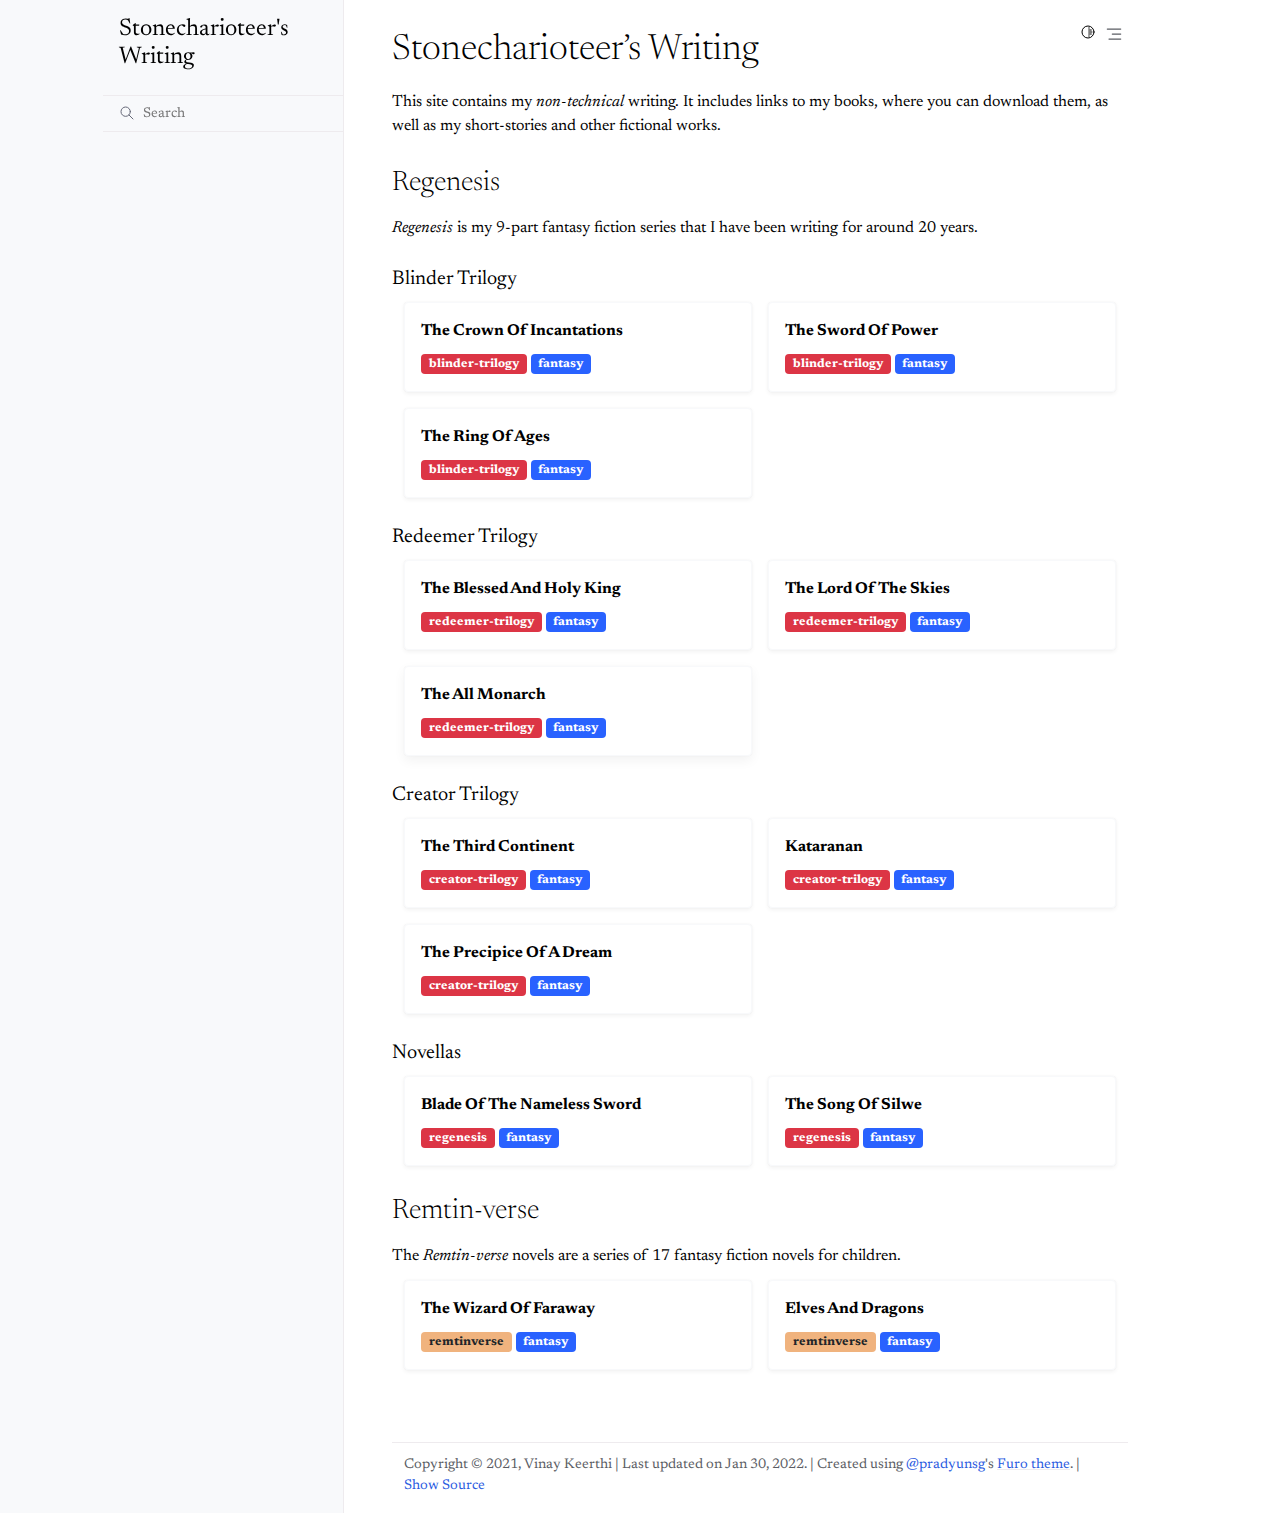
==== commit d46ce36b: "deploy: eb2336d48e4b6fc4ee6a9958fc6039f22c766387" ====
--- a/index.html
+++ b/index.html
@@ -9,9 +9,7 @@
         <title>Stonecharioteer&#39;s Writing</title>
       <link rel="stylesheet" type="text/css" href="_static/pygments.css" />
     <link rel="stylesheet" type="text/css" href="_static/styles/furo.css?digest=df49af52631e7917044a9c21a57f7b83170a6dd0" />
-    <link rel="stylesheet" type="text/css" href="_static/panels-main.c949a650a448cc0ae9fd3441c0e17fb0.css" />
-    <link rel="stylesheet" type="text/css" href="_static/panels-bootstrap.5fd3999ee7762ccc51105388f4a9d115.css" />
-    <link rel="stylesheet" type="text/css" href="_static/panels-variables.06eb56fa6e07937060861dad626602ad.css" />
+    <link rel="stylesheet" type="text/css" href="_static/design-style.59c74d8c95b765a7fd995ac71d459ebe.min.css" />
     <link rel="stylesheet" type="text/css" href="_static/styles/furo-extensions.css?digest=fade93df149f7c5fedb3ff897f799dc7d283b420" />
     <link rel="stylesheet" type="text/css" href="_static/css/custom.css" />
     
@@ -196,116 +194,127 @@
 <p><em>Regenesis</em> is my 9-part fantasy fiction series that I have been writing for around 20 years.</p>
 <section id="blinder-trilogy">
 <h3>Blinder Trilogy<a class="headerlink" href="#blinder-trilogy" title="Permalink to this headline">¶</a></h3>
-<div class="sphinx-bs container pb-4 docutils">
-<div class="row docutils">
-<div class="d-flex col-lg-6 col-md-6 col-sm-6 col-xs-12 p-2 docutils">
-<div class="card w-100 shadow docutils">
-<div class="card-body docutils">
-<p class="card-text"><a class="sphinx-bs btn text-wrap btn-block stretched-link reference external" href="https://blinder-one.stonecharioteer.com"><span>THE CROWN OF INCANTATIONS</span></a></p>
-<p class="card-text"><span class="sphinx-bs badge badge-warning badge-pill">blinder-trilogy</span> <span class="sphinx-bs badge badge-primary badge-pill">fantasy</span></p>
-</div>
-</div>
-</div>
-<div class="d-flex col-lg-6 col-md-6 col-sm-6 col-xs-12 p-2 docutils">
-<div class="card w-100 shadow docutils">
-<div class="card-body docutils">
-<p class="card-text"><a class="sphinx-bs btn text-wrap btn-block stretched-link reference external" href="https://blinder-two.stonecharioteer.com"><span>THE SWORD OF POWER</span></a></p>
-<p class="card-text"><span class="sphinx-bs badge badge-warning badge-pill">blinder-trilogy</span> <span class="sphinx-bs badge badge-primary badge-pill">fantasy</span></p>
-</div>
-</div>
-</div>
-<div class="d-flex col-lg-6 col-md-6 col-sm-6 col-xs-12 p-2 docutils">
-<div class="card w-100 shadow docutils">
-<div class="card-body docutils">
-<p class="card-text"><a class="sphinx-bs btn text-wrap btn-block stretched-link reference external" href="https://blinder-three.stonecharioteer.com"><span>THE RING OF AGES</span></a></p>
-<p class="card-text"><span class="sphinx-bs badge badge-warning badge-pill">blinder-trilogy</span> <span class="sphinx-bs badge badge-primary badge-pill">fantasy</span></p>
-</div>
-</div>
+<div class="sd-container-fluid sd-sphinx-override sd-mb-4 docutils">
+<div class="sd-row sd-row-cols-2 sd-row-cols-xs-2 sd-row-cols-sm-2 sd-row-cols-md-2 sd-row-cols-lg-2 sd-g-3 sd-g-xs-3 sd-g-sm-3 sd-g-md-3 sd-g-lg-3 docutils">
+<div class="sd-col sd-d-flex-row docutils">
+<div class="sd-card sd-sphinx-override sd-w-100 sd-shadow-sm sd-card-hover docutils">
+<div class="sd-card-body docutils">
+<div class="sd-card-title sd-font-weight-bold docutils">
+The Crown Of Incantations</div>
+<p class="sd-card-text"><span class="sd-sphinx-override sd-badge sd-bg-danger sd-bg-text-danger">blinder-trilogy</span> <span class="sd-sphinx-override sd-badge sd-bg-primary sd-bg-text-primary">fantasy</span></p>
+</div>
+<a class="sd-stretched-link reference external" href="https://blinder-one.stonecharioteer.com"></a></div>
+</div>
+<div class="sd-col sd-d-flex-row docutils">
+<div class="sd-card sd-sphinx-override sd-w-100 sd-shadow-sm sd-card-hover docutils">
+<div class="sd-card-body docutils">
+<div class="sd-card-title sd-font-weight-bold docutils">
+The Sword Of Power</div>
+<p class="sd-card-text"><span class="sd-sphinx-override sd-badge sd-bg-danger sd-bg-text-danger">blinder-trilogy</span> <span class="sd-sphinx-override sd-badge sd-bg-primary sd-bg-text-primary">fantasy</span></p>
+</div>
+<a class="sd-stretched-link reference external" href="https://blinder-two.stonecharioteer.com"></a></div>
+</div>
+<div class="sd-col sd-d-flex-row docutils">
+<div class="sd-card sd-sphinx-override sd-w-100 sd-shadow-sm sd-card-hover docutils">
+<div class="sd-card-body docutils">
+<div class="sd-card-title sd-font-weight-bold docutils">
+The Ring Of Ages</div>
+<p class="sd-card-text"><span class="sd-sphinx-override sd-badge sd-bg-danger sd-bg-text-danger">blinder-trilogy</span> <span class="sd-sphinx-override sd-badge sd-bg-primary sd-bg-text-primary">fantasy</span></p>
+</div>
+<a class="sd-stretched-link reference external" href="https://blinder-three.stonecharioteer.com"></a></div>
 </div>
 </div>
 </div>
 </section>
 <section id="redeemer-trilogy">
 <h3>Redeemer Trilogy<a class="headerlink" href="#redeemer-trilogy" title="Permalink to this headline">¶</a></h3>
-<div class="sphinx-bs container pb-4 docutils">
-<div class="row docutils">
-<div class="d-flex col-lg-6 col-md-6 col-sm-6 col-xs-12 p-2 docutils">
-<div class="card w-100 shadow docutils">
-<div class="card-body docutils">
-<p class="card-text"><a class="sphinx-bs btn text-wrap btn-block stretched-link reference external" href="https://redeemer-one.stonecharioteer.com"><span>THE BLESSED AND HOLY KING</span></a></p>
-<p class="card-text"><span class="sphinx-bs badge badge-info badge-pill">redeemer-trilogy</span> <span class="sphinx-bs badge badge-primary badge-pill">fantasy</span></p>
-</div>
-</div>
-</div>
-<div class="d-flex col-lg-6 col-md-6 col-sm-6 col-xs-12 p-2 docutils">
-<div class="card w-100 shadow docutils">
-<div class="card-body docutils">
-<p class="card-text"><a class="sphinx-bs btn text-wrap btn-block stretched-link reference external" href="https://redeemer-two.stonecharioteer.com"><span>THE LORD OF THE SKIES</span></a></p>
-<p class="card-text"><span class="sphinx-bs badge badge-info badge-pill">redeemer-trilogy</span> <span class="sphinx-bs badge badge-primary badge-pill">fantasy</span></p>
-</div>
-</div>
-</div>
-<div class="d-flex col-lg-6 col-md-6 col-sm-6 col-xs-12 p-2 docutils">
-<div class="card w-100 shadow docutils">
-<div class="card-body docutils">
-<p class="card-text"><a class="sphinx-bs btn text-wrap btn-block stretched-link reference external" href="https://redeemer-three.stonecharioteer.com"><span>THE ALL MONARCH</span></a></p>
-<p class="card-text"><span class="sphinx-bs badge badge-info badge-pill">redeemer-trilogy</span> <span class="sphinx-bs badge badge-primary badge-pill">fantasy</span></p>
-</div>
-</div>
+<div class="sd-container-fluid sd-sphinx-override sd-mb-4 docutils">
+<div class="sd-row sd-row-cols-2 sd-row-cols-xs-2 sd-row-cols-sm-2 sd-row-cols-md-2 sd-row-cols-lg-2 sd-g-3 sd-g-xs-3 sd-g-sm-3 sd-g-md-3 sd-g-lg-3 docutils">
+<div class="sd-col sd-d-flex-row docutils">
+<div class="sd-card sd-sphinx-override sd-w-100 sd-shadow-sm sd-card-hover docutils">
+<div class="sd-card-body docutils">
+<div class="sd-card-title sd-font-weight-bold docutils">
+The Blessed And Holy King</div>
+<p class="sd-card-text"><span class="sd-sphinx-override sd-badge sd-bg-danger sd-bg-text-danger">redeemer-trilogy</span> <span class="sd-sphinx-override sd-badge sd-bg-primary sd-bg-text-primary">fantasy</span></p>
+</div>
+<a class="sd-stretched-link reference external" href="https://redeemer-one.stonecharioteer.com"></a></div>
+</div>
+<div class="sd-col sd-d-flex-row docutils">
+<div class="sd-card sd-sphinx-override sd-w-100 sd-shadow-sm sd-card-hover docutils">
+<div class="sd-card-body docutils">
+<div class="sd-card-title sd-font-weight-bold docutils">
+The Lord Of The Skies</div>
+<p class="sd-card-text"><span class="sd-sphinx-override sd-badge sd-bg-danger sd-bg-text-danger">redeemer-trilogy</span> <span class="sd-sphinx-override sd-badge sd-bg-primary sd-bg-text-primary">fantasy</span></p>
+</div>
+<a class="sd-stretched-link reference external" href="https://redeemer-two.stonecharioteer.com"></a></div>
+</div>
+<div class="sd-col sd-d-flex-row docutils">
+<div class="sd-card sd-sphinx-override sd-w-100 sd-shadow-md sd-card-hover docutils">
+<div class="sd-card-body docutils">
+<div class="sd-card-title sd-font-weight-bold docutils">
+The All Monarch</div>
+<p class="sd-card-text"><span class="sd-sphinx-override sd-badge sd-bg-danger sd-bg-text-danger">redeemer-trilogy</span> <span class="sd-sphinx-override sd-badge sd-bg-primary sd-bg-text-primary">fantasy</span></p>
+</div>
+<a class="sd-stretched-link reference external" href="https://redeemer-three.stonecharioteer.com"></a></div>
 </div>
 </div>
 </div>
 </section>
 <section id="creator-trilogy">
 <h3>Creator Trilogy<a class="headerlink" href="#creator-trilogy" title="Permalink to this headline">¶</a></h3>
-<div class="sphinx-bs container pb-4 docutils">
-<div class="row docutils">
-<div class="d-flex col-lg-6 col-md-6 col-sm-6 col-xs-12 p-2 docutils">
-<div class="card w-100 shadow docutils">
-<div class="card-body docutils">
-<p class="card-text"><a class="sphinx-bs btn text-wrap btn-block stretched-link reference external" href="https://creator-one.stonecharioteer.com"><span>THE THIRD CONTINENT</span></a></p>
-<p class="card-text"><span class="sphinx-bs badge badge-success badge-pill">creator-trilogy</span> <span class="sphinx-bs badge badge-primary badge-pill">fantasy</span></p>
-</div>
-</div>
-</div>
-<div class="d-flex col-lg-6 col-md-6 col-sm-6 col-xs-12 p-2 docutils">
-<div class="card w-100 shadow docutils">
-<div class="card-body docutils">
-<p class="card-text"><a class="sphinx-bs btn text-wrap btn-block stretched-link reference external" href="https://creator-two.stonecharioteer.com"><span>KATARANAN</span></a></p>
-<p class="card-text"><span class="sphinx-bs badge badge-success badge-pill">creator-trilogy</span> <span class="sphinx-bs badge badge-primary badge-pill">fantasy</span></p>
-</div>
-</div>
-</div>
-<div class="d-flex col-lg-6 col-md-6 col-sm-6 col-xs-12 p-2 docutils">
-<div class="card w-100 shadow docutils">
-<div class="card-body docutils">
-<p class="card-text"><a class="sphinx-bs btn text-wrap btn-block stretched-link reference external" href="https://creator-three.stonecharioteer.com"><span>THE PRECIPICE OF A DREAM</span></a></p>
-<p class="card-text"><span class="sphinx-bs badge badge-success badge-pill">creator-trilogy</span> <span class="sphinx-bs badge badge-primary badge-pill">fantasy</span></p>
-</div>
-</div>
+<div class="sd-container-fluid sd-sphinx-override sd-mb-4 docutils">
+<div class="sd-row sd-row-cols-2 sd-row-cols-xs-2 sd-row-cols-sm-2 sd-row-cols-md-2 sd-row-cols-lg-2 sd-g-3 sd-g-xs-3 sd-g-sm-3 sd-g-md-3 sd-g-lg-3 docutils">
+<div class="sd-col sd-d-flex-row docutils">
+<div class="sd-card sd-sphinx-override sd-w-100 sd-shadow-sm sd-card-hover docutils">
+<div class="sd-card-body docutils">
+<div class="sd-card-title sd-font-weight-bold docutils">
+The Third Continent</div>
+<p class="sd-card-text"><span class="sd-sphinx-override sd-badge sd-bg-danger sd-bg-text-danger">creator-trilogy</span> <span class="sd-sphinx-override sd-badge sd-bg-primary sd-bg-text-primary">fantasy</span></p>
+</div>
+<a class="sd-stretched-link reference external" href="https://creator-one.stonecharioteer.com"></a></div>
+</div>
+<div class="sd-col sd-d-flex-row docutils">
+<div class="sd-card sd-sphinx-override sd-w-100 sd-shadow-sm sd-card-hover docutils">
+<div class="sd-card-body docutils">
+<div class="sd-card-title sd-font-weight-bold docutils">
+Kataranan</div>
+<p class="sd-card-text"><span class="sd-sphinx-override sd-badge sd-bg-danger sd-bg-text-danger">creator-trilogy</span> <span class="sd-sphinx-override sd-badge sd-bg-primary sd-bg-text-primary">fantasy</span></p>
+</div>
+<a class="sd-stretched-link reference external" href="https://creator-two.stonecharioteer.com"></a></div>
+</div>
+<div class="sd-col sd-d-flex-row docutils">
+<div class="sd-card sd-sphinx-override sd-w-100 sd-shadow-sm sd-card-hover docutils">
+<div class="sd-card-body docutils">
+<div class="sd-card-title sd-font-weight-bold docutils">
+The Precipice Of A Dream</div>
+<p class="sd-card-text"><span class="sd-sphinx-override sd-badge sd-bg-danger sd-bg-text-danger">creator-trilogy</span> <span class="sd-sphinx-override sd-badge sd-bg-primary sd-bg-text-primary">fantasy</span></p>
+</div>
+<a class="sd-stretched-link reference external" href="https://creator-three.stonecharioteer.com"></a></div>
 </div>
 </div>
 </div>
 </section>
 <section id="novellas">
 <h3>Novellas<a class="headerlink" href="#novellas" title="Permalink to this headline">¶</a></h3>
-<div class="sphinx-bs container pb-4 docutils">
-<div class="row docutils">
-<div class="d-flex col-lg-6 col-md-6 col-sm-6 col-xs-12 p-2 docutils">
-<div class="card w-100 shadow docutils">
-<div class="card-body docutils">
-<p class="card-text"><a class="sphinx-bs btn text-wrap btn-block stretched-link reference external" href="https://the-nameless-sword.stonecharioteer.com"><span>BLADE OF THE NAMELESS SWORD</span></a></p>
-<p class="card-text"><span class="sphinx-bs badge badge-danger badge-pill">regenesis</span> <span class="sphinx-bs badge badge-primary badge-pill">fantasy</span></p>
-</div>
-</div>
-</div>
-<div class="d-flex col-lg-6 col-md-6 col-sm-6 col-xs-12 p-2 docutils">
-<div class="card w-100 shadow docutils">
-<div class="card-body docutils">
-<p class="card-text"><a class="sphinx-bs btn text-wrap btn-block stretched-link reference external" href="https://the-song-of-silwe.stonecharioteer.com"><span>THE SONG OF SILWE</span></a></p>
-<p class="card-text"><span class="sphinx-bs badge badge-danger badge-pill">regenesis</span> <span class="sphinx-bs badge badge-primary badge-pill">fantasy</span></p>
-</div>
-</div>
+<div class="sd-container-fluid sd-sphinx-override sd-mb-4 docutils">
+<div class="sd-row sd-row-cols-2 sd-row-cols-xs-2 sd-row-cols-sm-2 sd-row-cols-md-2 sd-row-cols-lg-2 sd-g-3 sd-g-xs-3 sd-g-sm-3 sd-g-md-3 sd-g-lg-3 docutils">
+<div class="sd-col sd-d-flex-row docutils">
+<div class="sd-card sd-sphinx-override sd-w-100 sd-shadow-sm sd-card-hover docutils">
+<div class="sd-card-body docutils">
+<div class="sd-card-title sd-font-weight-bold docutils">
+Blade Of The Nameless Sword</div>
+<p class="sd-card-text"><span class="sd-sphinx-override sd-badge sd-bg-danger sd-bg-text-danger">regenesis</span> <span class="sd-sphinx-override sd-badge sd-bg-primary sd-bg-text-primary">fantasy</span></p>
+</div>
+<a class="sd-stretched-link reference external" href="https://the-nameless-sword.stonecharioteer.com"></a></div>
+</div>
+<div class="sd-col sd-d-flex-row docutils">
+<div class="sd-card sd-sphinx-override sd-w-100 sd-shadow-sm sd-card-hover docutils">
+<div class="sd-card-body docutils">
+<div class="sd-card-title sd-font-weight-bold docutils">
+The Song Of Silwe</div>
+<p class="sd-card-text"><span class="sd-sphinx-override sd-badge sd-bg-danger sd-bg-text-danger">regenesis</span> <span class="sd-sphinx-override sd-badge sd-bg-primary sd-bg-text-primary">fantasy</span></p>
+</div>
+<a class="sd-stretched-link reference external" href="https://the-song-of-silwe.stonecharioteer.com"></a></div>
 </div>
 </div>
 </div>
@@ -314,23 +323,25 @@
 <section id="remtin-verse">
 <h2>Remtin-verse<a class="headerlink" href="#remtin-verse" title="Permalink to this headline">¶</a></h2>
 <p>The <em>Remtin-verse</em> novels are a series of 17 fantasy fiction novels for children.</p>
-<div class="sphinx-bs container pb-4 docutils">
-<div class="row docutils">
-<div class="d-flex col-lg-6 col-md-6 col-sm-6 col-xs-12 p-2 docutils">
-<div class="card w-100 shadow docutils">
-<div class="card-body docutils">
-<p class="card-text"><a class="sphinx-bs btn text-wrap btn-block stretched-link reference external" href="https://remtinverse-one.stonecharioteer.com"><span>THE WIZARD OF FARAWAY</span></a></p>
-<p class="card-text"><span class="sphinx-bs badge badge-warning badge-pill">remtinverse</span> <span class="sphinx-bs badge badge-primary badge-pill">fantasy</span></p>
-</div>
-</div>
-</div>
-<div class="d-flex col-lg-6 col-md-6 col-sm-6 col-xs-12 p-2 docutils">
-<div class="card w-100 shadow docutils">
-<div class="card-body docutils">
-<p class="card-text"><a class="sphinx-bs btn text-wrap btn-block stretched-link reference external" href="https://remtinverse-two.stonecharioteer.com"><span>ELVES AND DRAGONS</span></a></p>
-<p class="card-text"><span class="sphinx-bs badge badge-warning badge-pill">remtinverse</span> <span class="sphinx-bs badge badge-primary badge-pill">fantasy</span></p>
-</div>
-</div>
+<div class="sd-container-fluid sd-sphinx-override sd-mb-4 docutils">
+<div class="sd-row sd-row-cols-2 sd-row-cols-xs-2 sd-row-cols-sm-2 sd-row-cols-md-2 sd-row-cols-lg-2 sd-g-3 sd-g-xs-3 sd-g-sm-3 sd-g-md-3 sd-g-lg-3 docutils">
+<div class="sd-col sd-d-flex-row docutils">
+<div class="sd-card sd-sphinx-override sd-w-100 sd-shadow-sm sd-card-hover docutils">
+<div class="sd-card-body docutils">
+<div class="sd-card-title sd-font-weight-bold docutils">
+The Wizard Of Faraway</div>
+<p class="sd-card-text"><span class="sd-sphinx-override sd-badge sd-bg-warning sd-bg-text-warning">remtinverse</span> <span class="sd-sphinx-override sd-badge sd-bg-primary sd-bg-text-primary">fantasy</span></p>
+</div>
+<a class="sd-stretched-link reference external" href="https://remtinverse-one.stonecharioteer.com"></a></div>
+</div>
+<div class="sd-col sd-d-flex-row docutils">
+<div class="sd-card sd-sphinx-override sd-w-100 sd-shadow-sm sd-card-hover docutils">
+<div class="sd-card-body docutils">
+<div class="sd-card-title sd-font-weight-bold docutils">
+Elves And Dragons</div>
+<p class="sd-card-text"><span class="sd-sphinx-override sd-badge sd-bg-warning sd-bg-text-warning">remtinverse</span> <span class="sd-sphinx-override sd-badge sd-bg-primary sd-bg-text-primary">fantasy</span></p>
+</div>
+<a class="sd-stretched-link reference external" href="https://remtinverse-two.stonecharioteer.com"></a></div>
 </div>
 </div>
 </div>
@@ -396,5 +407,6 @@
     <script src="_static/underscore.js"></script>
     <script src="_static/doctools.js"></script>
     <script src="_static/scripts/furo.js"></script>
+    <script src="_static/design-tabs.js"></script>
     </body>
 </html>--- a/_static/design-style.59c74d8c95b765a7fd995ac71d459ebe.min.css
+++ b/_static/design-style.59c74d8c95b765a7fd995ac71d459ebe.min.css
@@ -0,0 +1 @@
+.sd-bg-primary{background-color:var(--sd-color-primary) !important}.sd-bg-text-primary{color:var(--sd-color-primary-text) !important}button.sd-bg-primary:focus,button.sd-bg-primary:hover{background-color:var(--sd-color-primary-highlight) !important}a.sd-bg-primary:focus,a.sd-bg-primary:hover{background-color:var(--sd-color-primary-highlight) !important}.sd-bg-secondary{background-color:var(--sd-color-secondary) !important}.sd-bg-text-secondary{color:var(--sd-color-secondary-text) !important}button.sd-bg-secondary:focus,button.sd-bg-secondary:hover{background-color:var(--sd-color-secondary-highlight) !important}a.sd-bg-secondary:focus,a.sd-bg-secondary:hover{background-color:var(--sd-color-secondary-highlight) !important}.sd-bg-success{background-color:var(--sd-color-success) !important}.sd-bg-text-success{color:var(--sd-color-success-text) !important}button.sd-bg-success:focus,button.sd-bg-success:hover{background-color:var(--sd-color-success-highlight) !important}a.sd-bg-success:focus,a.sd-bg-success:hover{background-color:var(--sd-color-success-highlight) !important}.sd-bg-info{background-color:var(--sd-color-info) !important}.sd-bg-text-info{color:var(--sd-color-info-text) !important}button.sd-bg-info:focus,button.sd-bg-info:hover{background-color:var(--sd-color-info-highlight) !important}a.sd-bg-info:focus,a.sd-bg-info:hover{background-color:var(--sd-color-info-highlight) !important}.sd-bg-warning{background-color:var(--sd-color-warning) !important}.sd-bg-text-warning{color:var(--sd-color-warning-text) !important}button.sd-bg-warning:focus,button.sd-bg-warning:hover{background-color:var(--sd-color-warning-highlight) !important}a.sd-bg-warning:focus,a.sd-bg-warning:hover{background-color:var(--sd-color-warning-highlight) !important}.sd-bg-danger{background-color:var(--sd-color-danger) !important}.sd-bg-text-danger{color:var(--sd-color-danger-text) !important}button.sd-bg-danger:focus,button.sd-bg-danger:hover{background-color:var(--sd-color-danger-highlight) !important}a.sd-bg-danger:focus,a.sd-bg-danger:hover{background-color:var(--sd-color-danger-highlight) !important}.sd-bg-light{background-color:var(--sd-color-light) !important}.sd-bg-text-light{color:var(--sd-color-light-text) !important}button.sd-bg-light:focus,button.sd-bg-light:hover{background-color:var(--sd-color-light-highlight) !important}a.sd-bg-light:focus,a.sd-bg-light:hover{background-color:var(--sd-color-light-highlight) !important}.sd-bg-muted{background-color:var(--sd-color-muted) !important}.sd-bg-text-muted{color:var(--sd-color-muted-text) !important}button.sd-bg-muted:focus,button.sd-bg-muted:hover{background-color:var(--sd-color-muted-highlight) !important}a.sd-bg-muted:focus,a.sd-bg-muted:hover{background-color:var(--sd-color-muted-highlight) !important}.sd-bg-dark{background-color:var(--sd-color-dark) !important}.sd-bg-text-dark{color:var(--sd-color-dark-text) !important}button.sd-bg-dark:focus,button.sd-bg-dark:hover{background-color:var(--sd-color-dark-highlight) !important}a.sd-bg-dark:focus,a.sd-bg-dark:hover{background-color:var(--sd-color-dark-highlight) !important}.sd-bg-black{background-color:var(--sd-color-black) !important}.sd-bg-text-black{color:var(--sd-color-black-text) !important}button.sd-bg-black:focus,button.sd-bg-black:hover{background-color:var(--sd-color-black-highlight) !important}a.sd-bg-black:focus,a.sd-bg-black:hover{background-color:var(--sd-color-black-highlight) !important}.sd-bg-white{background-color:var(--sd-color-white) !important}.sd-bg-text-white{color:var(--sd-color-white-text) !important}button.sd-bg-white:focus,button.sd-bg-white:hover{background-color:var(--sd-color-white-highlight) !important}a.sd-bg-white:focus,a.sd-bg-white:hover{background-color:var(--sd-color-white-highlight) !important}.sd-text-primary,.sd-text-primary>p{color:var(--sd-color-primary) !important}a.sd-text-primary:focus,a.sd-text-primary:hover{color:var(--sd-color-primary-highlight) !important}.sd-text-secondary,.sd-text-secondary>p{color:var(--sd-color-secondary) !important}a.sd-text-secondary:focus,a.sd-text-secondary:hover{color:var(--sd-color-secondary-highlight) !important}.sd-text-success,.sd-text-success>p{color:var(--sd-color-success) !important}a.sd-text-success:focus,a.sd-text-success:hover{color:var(--sd-color-success-highlight) !important}.sd-text-info,.sd-text-info>p{color:var(--sd-color-info) !important}a.sd-text-info:focus,a.sd-text-info:hover{color:var(--sd-color-info-highlight) !important}.sd-text-warning,.sd-text-warning>p{color:var(--sd-color-warning) !important}a.sd-text-warning:focus,a.sd-text-warning:hover{color:var(--sd-color-warning-highlight) !important}.sd-text-danger,.sd-text-danger>p{color:var(--sd-color-danger) !important}a.sd-text-danger:focus,a.sd-text-danger:hover{color:var(--sd-color-danger-highlight) !important}.sd-text-light,.sd-text-light>p{color:var(--sd-color-light) !important}a.sd-text-light:focus,a.sd-text-light:hover{color:var(--sd-color-light-highlight) !important}.sd-text-muted,.sd-text-muted>p{color:var(--sd-color-muted) !important}a.sd-text-muted:focus,a.sd-text-muted:hover{color:var(--sd-color-muted-highlight) !important}.sd-text-dark,.sd-text-dark>p{color:var(--sd-color-dark) !important}a.sd-text-dark:focus,a.sd-text-dark:hover{color:var(--sd-color-dark-highlight) !important}.sd-text-black,.sd-text-black>p{color:var(--sd-color-black) !important}a.sd-text-black:focus,a.sd-text-black:hover{color:var(--sd-color-black-highlight) !important}.sd-text-white,.sd-text-white>p{color:var(--sd-color-white) !important}a.sd-text-white:focus,a.sd-text-white:hover{color:var(--sd-color-white-highlight) !important}.sd-outline-primary{border-color:var(--sd-color-primary) !important;border-style:solid !important;border-width:1px !important}a.sd-outline-primary:focus,a.sd-outline-primary:hover{border-color:var(--sd-color-primary-highlight) !important}.sd-outline-secondary{border-color:var(--sd-color-secondary) !important;border-style:solid !important;border-width:1px !important}a.sd-outline-secondary:focus,a.sd-outline-secondary:hover{border-color:var(--sd-color-secondary-highlight) !important}.sd-outline-success{border-color:var(--sd-color-success) !important;border-style:solid !important;border-width:1px !important}a.sd-outline-success:focus,a.sd-outline-success:hover{border-color:var(--sd-color-success-highlight) !important}.sd-outline-info{border-color:var(--sd-color-info) !important;border-style:solid !important;border-width:1px !important}a.sd-outline-info:focus,a.sd-outline-info:hover{border-color:var(--sd-color-info-highlight) !important}.sd-outline-warning{border-color:var(--sd-color-warning) !important;border-style:solid !important;border-width:1px !important}a.sd-outline-warning:focus,a.sd-outline-warning:hover{border-color:var(--sd-color-warning-highlight) !important}.sd-outline-danger{border-color:var(--sd-color-danger) !important;border-style:solid !important;border-width:1px !important}a.sd-outline-danger:focus,a.sd-outline-danger:hover{border-color:var(--sd-color-danger-highlight) !important}.sd-outline-light{border-color:var(--sd-color-light) !important;border-style:solid !important;border-width:1px !important}a.sd-outline-light:focus,a.sd-outline-light:hover{border-color:var(--sd-color-light-highlight) !important}.sd-outline-muted{border-color:var(--sd-color-muted) !important;border-style:solid !important;border-width:1px !important}a.sd-outline-muted:focus,a.sd-outline-muted:hover{border-color:var(--sd-color-muted-highlight) !important}.sd-outline-dark{border-color:var(--sd-color-dark) !important;border-style:solid !important;border-width:1px !important}a.sd-outline-dark:focus,a.sd-outline-dark:hover{border-color:var(--sd-color-dark-highlight) !important}.sd-outline-black{border-color:var(--sd-color-black) !important;border-style:solid !important;border-width:1px !important}a.sd-outline-black:focus,a.sd-outline-black:hover{border-color:var(--sd-color-black-highlight) !important}.sd-outline-white{border-color:var(--sd-color-white) !important;border-style:solid !important;border-width:1px !important}a.sd-outline-white:focus,a.sd-outline-white:hover{border-color:var(--sd-color-white-highlight) !important}.sd-bg-transparent{background-color:transparent !important}.sd-outline-transparent{border-color:transparent !important}.sd-text-transparent{color:transparent !important}.sd-p-0{padding:0 !important}.sd-pt-0,.sd-py-0{padding-top:0 !important}.sd-pr-0,.sd-px-0{padding-right:0 !important}.sd-pb-0,.sd-py-0{padding-bottom:0 !important}.sd-pl-0,.sd-px-0{padding-left:0 !important}.sd-p-1{padding:.25rem !important}.sd-pt-1,.sd-py-1{padding-top:.25rem !important}.sd-pr-1,.sd-px-1{padding-right:.25rem !important}.sd-pb-1,.sd-py-1{padding-bottom:.25rem !important}.sd-pl-1,.sd-px-1{padding-left:.25rem !important}.sd-p-2{padding:.5rem !important}.sd-pt-2,.sd-py-2{padding-top:.5rem !important}.sd-pr-2,.sd-px-2{padding-right:.5rem !important}.sd-pb-2,.sd-py-2{padding-bottom:.5rem !important}.sd-pl-2,.sd-px-2{padding-left:.5rem !important}.sd-p-3{padding:1rem !important}.sd-pt-3,.sd-py-3{padding-top:1rem !important}.sd-pr-3,.sd-px-3{padding-right:1rem !important}.sd-pb-3,.sd-py-3{padding-bottom:1rem !important}.sd-pl-3,.sd-px-3{padding-left:1rem !important}.sd-p-4{padding:1.5rem !important}.sd-pt-4,.sd-py-4{padding-top:1.5rem !important}.sd-pr-4,.sd-px-4{padding-right:1.5rem !important}.sd-pb-4,.sd-py-4{padding-bottom:1.5rem !important}.sd-pl-4,.sd-px-4{padding-left:1.5rem !important}.sd-p-5{padding:3rem !important}.sd-pt-5,.sd-py-5{padding-top:3rem !important}.sd-pr-5,.sd-px-5{padding-right:3rem !important}.sd-pb-5,.sd-py-5{padding-bottom:3rem !important}.sd-pl-5,.sd-px-5{padding-left:3rem !important}.sd-m-auto{margin:auto !important}.sd-mt-auto,.sd-my-auto{margin-top:auto !important}.sd-mr-auto,.sd-mx-auto{margin-right:auto !important}.sd-mb-auto,.sd-my-auto{margin-bottom:auto !important}.sd-ml-auto,.sd-mx-auto{margin-left:auto !important}.sd-m-0{margin:0 !important}.sd-mt-0,.sd-my-0{margin-top:0 !important}.sd-mr-0,.sd-mx-0{margin-right:0 !important}.sd-mb-0,.sd-my-0{margin-bottom:0 !important}.sd-ml-0,.sd-mx-0{margin-left:0 !important}.sd-m-1{margin:.25rem !important}.sd-mt-1,.sd-my-1{margin-top:.25rem !important}.sd-mr-1,.sd-mx-1{margin-right:.25rem !important}.sd-mb-1,.sd-my-1{margin-bottom:.25rem !important}.sd-ml-1,.sd-mx-1{margin-left:.25rem !important}.sd-m-2{margin:.5rem !important}.sd-mt-2,.sd-my-2{margin-top:.5rem !important}.sd-mr-2,.sd-mx-2{margin-right:.5rem !important}.sd-mb-2,.sd-my-2{margin-bottom:.5rem !important}.sd-ml-2,.sd-mx-2{margin-left:.5rem !important}.sd-m-3{margin:1rem !important}.sd-mt-3,.sd-my-3{margin-top:1rem !important}.sd-mr-3,.sd-mx-3{margin-right:1rem !important}.sd-mb-3,.sd-my-3{margin-bottom:1rem !important}.sd-ml-3,.sd-mx-3{margin-left:1rem !important}.sd-m-4{margin:1.5rem !important}.sd-mt-4,.sd-my-4{margin-top:1.5rem !important}.sd-mr-4,.sd-mx-4{margin-right:1.5rem !important}.sd-mb-4,.sd-my-4{margin-bottom:1.5rem !important}.sd-ml-4,.sd-mx-4{margin-left:1.5rem !important}.sd-m-5{margin:3rem !important}.sd-mt-5,.sd-my-5{margin-top:3rem !important}.sd-mr-5,.sd-mx-5{margin-right:3rem !important}.sd-mb-5,.sd-my-5{margin-bottom:3rem !important}.sd-ml-5,.sd-mx-5{margin-left:3rem !important}.sd-w-25{width:25% !important}.sd-w-50{width:50% !important}.sd-w-75{width:75% !important}.sd-w-100{width:100% !important}.sd-w-auto{width:auto !important}.sd-h-25{height:25% !important}.sd-h-50{height:50% !important}.sd-h-75{height:75% !important}.sd-h-100{height:100% !important}.sd-h-auto{height:auto !important}.sd-d-none{display:none !important}.sd-d-inline{display:inline !important}.sd-d-inline-block{display:inline-block !important}.sd-d-block{display:block !important}.sd-d-grid{display:grid !important}.sd-d-flex-row{display:-ms-flexbox !important;display:flex !important;flex-direction:row !important}.sd-d-flex-column{display:-ms-flexbox !important;display:flex !important;flex-direction:column !important}.sd-d-inline-flex{display:-ms-inline-flexbox !important;display:inline-flex !important}@media(min-width: 576px){.sd-d-sm-none{display:none !important}.sd-d-sm-inline{display:inline !important}.sd-d-sm-inline-block{display:inline-block !important}.sd-d-sm-block{display:block !important}.sd-d-sm-grid{display:grid !important}.sd-d-sm-flex{display:-ms-flexbox !important;display:flex !important}.sd-d-sm-inline-flex{display:-ms-inline-flexbox !important;display:inline-flex !important}}@media(min-width: 768px){.sd-d-md-none{display:none !important}.sd-d-md-inline{display:inline !important}.sd-d-md-inline-block{display:inline-block !important}.sd-d-md-block{display:block !important}.sd-d-md-grid{display:grid !important}.sd-d-md-flex{display:-ms-flexbox !important;display:flex !important}.sd-d-md-inline-flex{display:-ms-inline-flexbox !important;display:inline-flex !important}}@media(min-width: 992px){.sd-d-lg-none{display:none !important}.sd-d-lg-inline{display:inline !important}.sd-d-lg-inline-block{display:inline-block !important}.sd-d-lg-block{display:block !important}.sd-d-lg-grid{display:grid !important}.sd-d-lg-flex{display:-ms-flexbox !important;display:flex !important}.sd-d-lg-inline-flex{display:-ms-inline-flexbox !important;display:inline-flex !important}}@media(min-width: 1200px){.sd-d-xl-none{display:none !important}.sd-d-xl-inline{display:inline !important}.sd-d-xl-inline-block{display:inline-block !important}.sd-d-xl-block{display:block !important}.sd-d-xl-grid{display:grid !important}.sd-d-xl-flex{display:-ms-flexbox !important;display:flex !important}.sd-d-xl-inline-flex{display:-ms-inline-flexbox !important;display:inline-flex !important}}.sd-align-major-start{justify-content:flex-start !important}.sd-align-major-end{justify-content:flex-end !important}.sd-align-major-center{justify-content:center !important}.sd-align-major-justify{justify-content:space-between !important}.sd-align-major-spaced{justify-content:space-evenly !important}.sd-align-minor-start{align-items:flex-start !important}.sd-align-minor-end{align-items:flex-end !important}.sd-align-minor-center{align-items:center !important}.sd-align-minor-stretch{align-items:stretch !important}.sd-text-justify{text-align:justify !important}.sd-text-left{text-align:left !important}.sd-text-right{text-align:right !important}.sd-text-center{text-align:center !important}.sd-font-weight-light{font-weight:300 !important}.sd-font-weight-lighter{font-weight:lighter !important}.sd-font-weight-normal{font-weight:400 !important}.sd-font-weight-bold{font-weight:700 !important}.sd-font-weight-bolder{font-weight:bolder !important}.sd-font-italic{font-style:italic !important}.sd-text-decoration-none{text-decoration:none !important}.sd-text-lowercase{text-transform:lowercase !important}.sd-text-uppercase{text-transform:uppercase !important}.sd-text-capitalize{text-transform:capitalize !important}.sd-text-wrap{white-space:normal !important}.sd-text-nowrap{white-space:nowrap !important}.sd-text-truncate{overflow:hidden;text-overflow:ellipsis;white-space:nowrap}.sd-fs-1,.sd-fs-1>p{font-size:calc(1.375rem + 1.5vw) !important;line-height:unset !important}.sd-fs-2,.sd-fs-2>p{font-size:calc(1.325rem + 0.9vw) !important;line-height:unset !important}.sd-fs-3,.sd-fs-3>p{font-size:calc(1.3rem + 0.6vw) !important;line-height:unset !important}.sd-fs-4,.sd-fs-4>p{font-size:calc(1.275rem + 0.3vw) !important;line-height:unset !important}.sd-fs-5,.sd-fs-5>p{font-size:1.25rem !important;line-height:unset !important}.sd-fs-6,.sd-fs-6>p{font-size:1rem !important;line-height:unset !important}.sd-border-0{border:0 solid !important}.sd-border-top-0{border-top:0 solid !important}.sd-border-bottom-0{border-bottom:0 solid !important}.sd-border-right-0{border-right:0 solid !important}.sd-border-left-0{border-left:0 solid !important}.sd-border-1{border:1px solid !important}.sd-border-top-1{border-top:1px solid !important}.sd-border-bottom-1{border-bottom:1px solid !important}.sd-border-right-1{border-right:1px solid !important}.sd-border-left-1{border-left:1px solid !important}.sd-border-2{border:2px solid !important}.sd-border-top-2{border-top:2px solid !important}.sd-border-bottom-2{border-bottom:2px solid !important}.sd-border-right-2{border-right:2px solid !important}.sd-border-left-2{border-left:2px solid !important}.sd-border-3{border:3px solid !important}.sd-border-top-3{border-top:3px solid !important}.sd-border-bottom-3{border-bottom:3px solid !important}.sd-border-right-3{border-right:3px solid !important}.sd-border-left-3{border-left:3px solid !important}.sd-border-4{border:4px solid !important}.sd-border-top-4{border-top:4px solid !important}.sd-border-bottom-4{border-bottom:4px solid !important}.sd-border-right-4{border-right:4px solid !important}.sd-border-left-4{border-left:4px solid !important}.sd-border-5{border:5px solid !important}.sd-border-top-5{border-top:5px solid !important}.sd-border-bottom-5{border-bottom:5px solid !important}.sd-border-right-5{border-right:5px solid !important}.sd-border-left-5{border-left:5px solid !important}.sd-rounded-0{border-radius:0 !important}.sd-rounded-1{border-radius:.2rem !important}.sd-rounded-2{border-radius:.3rem !important}.sd-rounded-3{border-radius:.5rem !important}.sd-rounded-pill{border-radius:50rem !important}.sd-rounded-circle{border-radius:50% !important}.shadow-none{box-shadow:none !important}.sd-shadow-sm{box-shadow:0 .125rem .25rem var(--sd-color-shadow) !important}.sd-shadow-md{box-shadow:0 .5rem 1rem var(--sd-color-shadow) !important}.sd-shadow-lg{box-shadow:0 1rem 3rem var(--sd-color-shadow) !important}@keyframes sd-slide-from-left{0%{transform:translateX(-100%)}100%{transform:translateX(0)}}@keyframes sd-slide-from-right{0%{transform:translateX(200%)}100%{transform:translateX(0)}}@keyframes sd-grow100{0%{transform:scale(0);opacity:.5}100%{transform:scale(1);opacity:1}}@keyframes sd-grow50{0%{transform:scale(0.5);opacity:.5}100%{transform:scale(1);opacity:1}}@keyframes sd-grow50-rot20{0%{transform:scale(0.5) rotateZ(-20deg);opacity:.5}75%{transform:scale(1) rotateZ(5deg);opacity:1}95%{transform:scale(1) rotateZ(-1deg);opacity:1}100%{transform:scale(1) rotateZ(0);opacity:1}}.sd-animate-slide-from-left{animation:1s ease-out 0s 1 normal none running sd-slide-from-left}.sd-animate-slide-from-right{animation:1s ease-out 0s 1 normal none running sd-slide-from-right}.sd-animate-grow100{animation:1s ease-out 0s 1 normal none running sd-grow100}.sd-animate-grow50{animation:1s ease-out 0s 1 normal none running sd-grow50}.sd-animate-grow50-rot20{animation:1s ease-out 0s 1 normal none running sd-grow50-rot20}.sd-badge{display:inline-block;padding:.35em .65em;font-size:.75em;font-weight:700;line-height:1;text-align:center;white-space:nowrap;vertical-align:baseline;border-radius:.25rem}.sd-badge:empty{display:none}a.sd-badge{text-decoration:none}.sd-btn .sd-badge{position:relative;top:-1px}.sd-btn{background-color:transparent;border:1px solid transparent;border-radius:.25rem;cursor:pointer;display:inline-block;font-weight:400;font-size:1rem;line-height:1.5;padding:.375rem .75rem;text-align:center;text-decoration:none;transition:color .15s ease-in-out,background-color .15s ease-in-out,border-color .15s ease-in-out,box-shadow .15s ease-in-out;vertical-align:middle;user-select:none;-moz-user-select:none;-ms-user-select:none;-webkit-user-select:none}.sd-btn:hover{text-decoration:none}@media(prefers-reduced-motion: reduce){.sd-btn{transition:none}}.sd-btn-primary,.sd-btn-outline-primary:hover,.sd-btn-outline-primary:focus{color:var(--sd-color-primary-text) !important;background-color:var(--sd-color-primary) !important;border-color:var(--sd-color-primary) !important;border-width:1px !important;border-style:solid !important}.sd-btn-primary:hover,.sd-btn-primary:focus{color:var(--sd-color-primary-text) !important;background-color:var(--sd-color-primary-highlight) !important;border-color:var(--sd-color-primary-highlight) !important;border-width:1px !important;border-style:solid !important}.sd-btn-outline-primary{color:var(--sd-color-primary) !important;border-color:var(--sd-color-primary) !important;border-width:1px !important;border-style:solid !important}.sd-btn-secondary,.sd-btn-outline-secondary:hover,.sd-btn-outline-secondary:focus{color:var(--sd-color-secondary-text) !important;background-color:var(--sd-color-secondary) !important;border-color:var(--sd-color-secondary) !important;border-width:1px !important;border-style:solid !important}.sd-btn-secondary:hover,.sd-btn-secondary:focus{color:var(--sd-color-secondary-text) !important;background-color:var(--sd-color-secondary-highlight) !important;border-color:var(--sd-color-secondary-highlight) !important;border-width:1px !important;border-style:solid !important}.sd-btn-outline-secondary{color:var(--sd-color-secondary) !important;border-color:var(--sd-color-secondary) !important;border-width:1px !important;border-style:solid !important}.sd-btn-success,.sd-btn-outline-success:hover,.sd-btn-outline-success:focus{color:var(--sd-color-success-text) !important;background-color:var(--sd-color-success) !important;border-color:var(--sd-color-success) !important;border-width:1px !important;border-style:solid !important}.sd-btn-success:hover,.sd-btn-success:focus{color:var(--sd-color-success-text) !important;background-color:var(--sd-color-success-highlight) !important;border-color:var(--sd-color-success-highlight) !important;border-width:1px !important;border-style:solid !important}.sd-btn-outline-success{color:var(--sd-color-success) !important;border-color:var(--sd-color-success) !important;border-width:1px !important;border-style:solid !important}.sd-btn-info,.sd-btn-outline-info:hover,.sd-btn-outline-info:focus{color:var(--sd-color-info-text) !important;background-color:var(--sd-color-info) !important;border-color:var(--sd-color-info) !important;border-width:1px !important;border-style:solid !important}.sd-btn-info:hover,.sd-btn-info:focus{color:var(--sd-color-info-text) !important;background-color:var(--sd-color-info-highlight) !important;border-color:var(--sd-color-info-highlight) !important;border-width:1px !important;border-style:solid !important}.sd-btn-outline-info{color:var(--sd-color-info) !important;border-color:var(--sd-color-info) !important;border-width:1px !important;border-style:solid !important}.sd-btn-warning,.sd-btn-outline-warning:hover,.sd-btn-outline-warning:focus{color:var(--sd-color-warning-text) !important;background-color:var(--sd-color-warning) !important;border-color:var(--sd-color-warning) !important;border-width:1px !important;border-style:solid !important}.sd-btn-warning:hover,.sd-btn-warning:focus{color:var(--sd-color-warning-text) !important;background-color:var(--sd-color-warning-highlight) !important;border-color:var(--sd-color-warning-highlight) !important;border-width:1px !important;border-style:solid !important}.sd-btn-outline-warning{color:var(--sd-color-warning) !important;border-color:var(--sd-color-warning) !important;border-width:1px !important;border-style:solid !important}.sd-btn-danger,.sd-btn-outline-danger:hover,.sd-btn-outline-danger:focus{color:var(--sd-color-danger-text) !important;background-color:var(--sd-color-danger) !important;border-color:var(--sd-color-danger) !important;border-width:1px !important;border-style:solid !important}.sd-btn-danger:hover,.sd-btn-danger:focus{color:var(--sd-color-danger-text) !important;background-color:var(--sd-color-danger-highlight) !important;border-color:var(--sd-color-danger-highlight) !important;border-width:1px !important;border-style:solid !important}.sd-btn-outline-danger{color:var(--sd-color-danger) !important;border-color:var(--sd-color-danger) !important;border-width:1px !important;border-style:solid !important}.sd-btn-light,.sd-btn-outline-light:hover,.sd-btn-outline-light:focus{color:var(--sd-color-light-text) !important;background-color:var(--sd-color-light) !important;border-color:var(--sd-color-light) !important;border-width:1px !important;border-style:solid !important}.sd-btn-light:hover,.sd-btn-light:focus{color:var(--sd-color-light-text) !important;background-color:var(--sd-color-light-highlight) !important;border-color:var(--sd-color-light-highlight) !important;border-width:1px !important;border-style:solid !important}.sd-btn-outline-light{color:var(--sd-color-light) !important;border-color:var(--sd-color-light) !important;border-width:1px !important;border-style:solid !important}.sd-btn-muted,.sd-btn-outline-muted:hover,.sd-btn-outline-muted:focus{color:var(--sd-color-muted-text) !important;background-color:var(--sd-color-muted) !important;border-color:var(--sd-color-muted) !important;border-width:1px !important;border-style:solid !important}.sd-btn-muted:hover,.sd-btn-muted:focus{color:var(--sd-color-muted-text) !important;background-color:var(--sd-color-muted-highlight) !important;border-color:var(--sd-color-muted-highlight) !important;border-width:1px !important;border-style:solid !important}.sd-btn-outline-muted{color:var(--sd-color-muted) !important;border-color:var(--sd-color-muted) !important;border-width:1px !important;border-style:solid !important}.sd-btn-dark,.sd-btn-outline-dark:hover,.sd-btn-outline-dark:focus{color:var(--sd-color-dark-text) !important;background-color:var(--sd-color-dark) !important;border-color:var(--sd-color-dark) !important;border-width:1px !important;border-style:solid !important}.sd-btn-dark:hover,.sd-btn-dark:focus{color:var(--sd-color-dark-text) !important;background-color:var(--sd-color-dark-highlight) !important;border-color:var(--sd-color-dark-highlight) !important;border-width:1px !important;border-style:solid !important}.sd-btn-outline-dark{color:var(--sd-color-dark) !important;border-color:var(--sd-color-dark) !important;border-width:1px !important;border-style:solid !important}.sd-btn-black,.sd-btn-outline-black:hover,.sd-btn-outline-black:focus{color:var(--sd-color-black-text) !important;background-color:var(--sd-color-black) !important;border-color:var(--sd-color-black) !important;border-width:1px !important;border-style:solid !important}.sd-btn-black:hover,.sd-btn-black:focus{color:var(--sd-color-black-text) !important;background-color:var(--sd-color-black-highlight) !important;border-color:var(--sd-color-black-highlight) !important;border-width:1px !important;border-style:solid !important}.sd-btn-outline-black{color:var(--sd-color-black) !important;border-color:var(--sd-color-black) !important;border-width:1px !important;border-style:solid !important}.sd-btn-white,.sd-btn-outline-white:hover,.sd-btn-outline-white:focus{color:var(--sd-color-white-text) !important;background-color:var(--sd-color-white) !important;border-color:var(--sd-color-white) !important;border-width:1px !important;border-style:solid !important}.sd-btn-white:hover,.sd-btn-white:focus{color:var(--sd-color-white-text) !important;background-color:var(--sd-color-white-highlight) !important;border-color:var(--sd-color-white-highlight) !important;border-width:1px !important;border-style:solid !important}.sd-btn-outline-white{color:var(--sd-color-white) !important;border-color:var(--sd-color-white) !important;border-width:1px !important;border-style:solid !important}.sd-stretched-link::after{position:absolute;top:0;right:0;bottom:0;left:0;z-index:1;content:""}.sd-octicon{display:inline-block;fill:currentColor;vertical-align:middle}.sd-avatar-xs{border-radius:50%;object-fit:cover;object-position:center;width:1rem;height:1rem}.sd-avatar-sm{border-radius:50%;object-fit:cover;object-position:center;width:3rem;height:3rem}.sd-avatar-md{border-radius:50%;object-fit:cover;object-position:center;width:5rem;height:5rem}.sd-avatar-lg{border-radius:50%;object-fit:cover;object-position:center;width:7rem;height:7rem}.sd-avatar-xl{border-radius:50%;object-fit:cover;object-position:center;width:10rem;height:10rem}.sd-avatar-inherit{border-radius:50%;object-fit:cover;object-position:center;width:inherit;height:inherit}.sd-avatar-initial{border-radius:50%;object-fit:cover;object-position:center;width:initial;height:initial}.sd-card{background-clip:border-box;background-color:var(--sd-color-card-background);border:1px solid var(--sd-color-card-border);border-radius:.25rem;color:var(--sd-color-card-text);display:-ms-flexbox;display:flex;-ms-flex-direction:column;flex-direction:column;min-width:0;position:relative;word-wrap:break-word}.sd-card>hr{margin-left:0;margin-right:0}.sd-card-hover:hover{border-color:var(--sd-color-card-border-hover);transform:scale(1.01)}.sd-card-body{-ms-flex:1 1 auto;flex:1 1 auto;padding:1rem 1rem}.sd-card-title{margin-bottom:.5rem}.sd-card-subtitle{margin-top:-0.25rem;margin-bottom:0}.sd-card-text:last-child{margin-bottom:0}.sd-card-link:hover{text-decoration:none}.sd-card-link+.card-link{margin-left:1rem}.sd-card-header{padding:.5rem 1rem;margin-bottom:0;background-color:var(--sd-color-card-header);border-bottom:1px solid var(--sd-color-card-border)}.sd-card-header:first-child{border-radius:calc(0.25rem - 1px) calc(0.25rem - 1px) 0 0}.sd-card-footer{padding:.5rem 1rem;background-color:var(--sd-color-card-footer);border-top:1px solid var(--sd-color-card-border)}.sd-card-footer:last-child{border-radius:0 0 calc(0.25rem - 1px) calc(0.25rem - 1px)}.sd-card-header-tabs{margin-right:-0.5rem;margin-bottom:-0.5rem;margin-left:-0.5rem;border-bottom:0}.sd-card-header-pills{margin-right:-0.5rem;margin-left:-0.5rem}.sd-card-img-overlay{position:absolute;top:0;right:0;bottom:0;left:0;padding:1rem;border-radius:calc(0.25rem - 1px)}.sd-card-img,.sd-card-img-bottom,.sd-card-img-top{width:100%}.sd-card-img,.sd-card-img-top{border-top-left-radius:calc(0.25rem - 1px);border-top-right-radius:calc(0.25rem - 1px)}.sd-card-img,.sd-card-img-bottom{border-bottom-left-radius:calc(0.25rem - 1px);border-bottom-right-radius:calc(0.25rem - 1px)}.sd-cards-carousel{width:100%;display:flex;flex-wrap:nowrap;-ms-flex-direction:row;flex-direction:row;overflow-x:hidden;scroll-snap-type:x mandatory}.sd-cards-carousel.sd-show-scrollbar{overflow-x:auto}.sd-cards-carousel:hover,.sd-cards-carousel:focus{overflow-x:auto}.sd-cards-carousel>.sd-card{flex-shrink:0;scroll-snap-align:start}.sd-cards-carousel>.sd-card:not(:last-child){margin-right:3px}.sd-card-cols-1>.sd-card{width:90%}.sd-card-cols-2>.sd-card{width:45%}.sd-card-cols-3>.sd-card{width:30%}.sd-card-cols-4>.sd-card{width:22.5%}.sd-card-cols-5>.sd-card{width:18%}.sd-card-cols-6>.sd-card{width:15%}.sd-card-cols-7>.sd-card{width:12.8571428571%}.sd-card-cols-8>.sd-card{width:11.25%}.sd-card-cols-9>.sd-card{width:10%}.sd-card-cols-10>.sd-card{width:9%}.sd-card-cols-11>.sd-card{width:8.1818181818%}.sd-card-cols-12>.sd-card{width:7.5%}.sd-container,.sd-container-fluid,.sd-container-lg,.sd-container-md,.sd-container-sm,.sd-container-xl{margin-left:auto;margin-right:auto;padding-left:var(--sd-gutter-x, 0.75rem);padding-right:var(--sd-gutter-x, 0.75rem);width:100%}@media(min-width: 576px){.sd-container-sm,.sd-container{max-width:540px}}@media(min-width: 768px){.sd-container-md,.sd-container-sm,.sd-container{max-width:720px}}@media(min-width: 992px){.sd-container-lg,.sd-container-md,.sd-container-sm,.sd-container{max-width:960px}}@media(min-width: 1200px){.sd-container-xl,.sd-container-lg,.sd-container-md,.sd-container-sm,.sd-container{max-width:1140px}}.sd-row{--sd-gutter-x: 1.5rem;--sd-gutter-y: 0;display:-ms-flexbox;display:flex;-ms-flex-wrap:wrap;flex-wrap:wrap;margin-top:calc(var(--sd-gutter-y) * -1);margin-right:calc(var(--sd-gutter-x) * -0.5);margin-left:calc(var(--sd-gutter-x) * -0.5)}.sd-row>*{box-sizing:border-box;flex-shrink:0;width:100%;max-width:100%;padding-right:calc(var(--sd-gutter-x) * 0.5);padding-left:calc(var(--sd-gutter-x) * 0.5);margin-top:var(--sd-gutter-y)}.sd-col{flex:1 0 0%;-ms-flex:1 0 0%}.sd-row-cols-auto>*{flex:0 0 auto;width:auto}.sd-row-cols-1>*{flex:0 0 auto;-ms-flex:0 0 auto;width:100%}.sd-row-cols-2>*{flex:0 0 auto;-ms-flex:0 0 auto;width:50%}.sd-row-cols-3>*{flex:0 0 auto;-ms-flex:0 0 auto;width:33.3333333333%}.sd-row-cols-4>*{flex:0 0 auto;-ms-flex:0 0 auto;width:25%}.sd-row-cols-5>*{flex:0 0 auto;-ms-flex:0 0 auto;width:20%}.sd-row-cols-6>*{flex:0 0 auto;-ms-flex:0 0 auto;width:16.6666666667%}.sd-row-cols-7>*{flex:0 0 auto;-ms-flex:0 0 auto;width:14.2857142857%}.sd-row-cols-8>*{flex:0 0 auto;-ms-flex:0 0 auto;width:12.5%}.sd-row-cols-9>*{flex:0 0 auto;-ms-flex:0 0 auto;width:11.1111111111%}.sd-row-cols-10>*{flex:0 0 auto;-ms-flex:0 0 auto;width:10%}.sd-row-cols-11>*{flex:0 0 auto;-ms-flex:0 0 auto;width:9.0909090909%}.sd-row-cols-12>*{flex:0 0 auto;-ms-flex:0 0 auto;width:8.3333333333%}@media(min-width: 576px){.sd-col-sm{flex:1 0 0%;-ms-flex:1 0 0%}.sd-row-cols-sm-auto{flex:1 0 auto;-ms-flex:1 0 auto;width:100%}.sd-row-cols-sm-1>*{flex:0 0 auto;-ms-flex:0 0 auto;width:100%}.sd-row-cols-sm-2>*{flex:0 0 auto;-ms-flex:0 0 auto;width:50%}.sd-row-cols-sm-3>*{flex:0 0 auto;-ms-flex:0 0 auto;width:33.3333333333%}.sd-row-cols-sm-4>*{flex:0 0 auto;-ms-flex:0 0 auto;width:25%}.sd-row-cols-sm-5>*{flex:0 0 auto;-ms-flex:0 0 auto;width:20%}.sd-row-cols-sm-6>*{flex:0 0 auto;-ms-flex:0 0 auto;width:16.6666666667%}.sd-row-cols-sm-7>*{flex:0 0 auto;-ms-flex:0 0 auto;width:14.2857142857%}.sd-row-cols-sm-8>*{flex:0 0 auto;-ms-flex:0 0 auto;width:12.5%}.sd-row-cols-sm-9>*{flex:0 0 auto;-ms-flex:0 0 auto;width:11.1111111111%}.sd-row-cols-sm-10>*{flex:0 0 auto;-ms-flex:0 0 auto;width:10%}.sd-row-cols-sm-11>*{flex:0 0 auto;-ms-flex:0 0 auto;width:9.0909090909%}.sd-row-cols-sm-12>*{flex:0 0 auto;-ms-flex:0 0 auto;width:8.3333333333%}}@media(min-width: 768px){.sd-col-md{flex:1 0 0%;-ms-flex:1 0 0%}.sd-row-cols-md-auto{flex:1 0 auto;-ms-flex:1 0 auto;width:100%}.sd-row-cols-md-1>*{flex:0 0 auto;-ms-flex:0 0 auto;width:100%}.sd-row-cols-md-2>*{flex:0 0 auto;-ms-flex:0 0 auto;width:50%}.sd-row-cols-md-3>*{flex:0 0 auto;-ms-flex:0 0 auto;width:33.3333333333%}.sd-row-cols-md-4>*{flex:0 0 auto;-ms-flex:0 0 auto;width:25%}.sd-row-cols-md-5>*{flex:0 0 auto;-ms-flex:0 0 auto;width:20%}.sd-row-cols-md-6>*{flex:0 0 auto;-ms-flex:0 0 auto;width:16.6666666667%}.sd-row-cols-md-7>*{flex:0 0 auto;-ms-flex:0 0 auto;width:14.2857142857%}.sd-row-cols-md-8>*{flex:0 0 auto;-ms-flex:0 0 auto;width:12.5%}.sd-row-cols-md-9>*{flex:0 0 auto;-ms-flex:0 0 auto;width:11.1111111111%}.sd-row-cols-md-10>*{flex:0 0 auto;-ms-flex:0 0 auto;width:10%}.sd-row-cols-md-11>*{flex:0 0 auto;-ms-flex:0 0 auto;width:9.0909090909%}.sd-row-cols-md-12>*{flex:0 0 auto;-ms-flex:0 0 auto;width:8.3333333333%}}@media(min-width: 992px){.sd-col-lg{flex:1 0 0%;-ms-flex:1 0 0%}.sd-row-cols-lg-auto{flex:1 0 auto;-ms-flex:1 0 auto;width:100%}.sd-row-cols-lg-1>*{flex:0 0 auto;-ms-flex:0 0 auto;width:100%}.sd-row-cols-lg-2>*{flex:0 0 auto;-ms-flex:0 0 auto;width:50%}.sd-row-cols-lg-3>*{flex:0 0 auto;-ms-flex:0 0 auto;width:33.3333333333%}.sd-row-cols-lg-4>*{flex:0 0 auto;-ms-flex:0 0 auto;width:25%}.sd-row-cols-lg-5>*{flex:0 0 auto;-ms-flex:0 0 auto;width:20%}.sd-row-cols-lg-6>*{flex:0 0 auto;-ms-flex:0 0 auto;width:16.6666666667%}.sd-row-cols-lg-7>*{flex:0 0 auto;-ms-flex:0 0 auto;width:14.2857142857%}.sd-row-cols-lg-8>*{flex:0 0 auto;-ms-flex:0 0 auto;width:12.5%}.sd-row-cols-lg-9>*{flex:0 0 auto;-ms-flex:0 0 auto;width:11.1111111111%}.sd-row-cols-lg-10>*{flex:0 0 auto;-ms-flex:0 0 auto;width:10%}.sd-row-cols-lg-11>*{flex:0 0 auto;-ms-flex:0 0 auto;width:9.0909090909%}.sd-row-cols-lg-12>*{flex:0 0 auto;-ms-flex:0 0 auto;width:8.3333333333%}}@media(min-width: 1200px){.sd-col-xl{flex:1 0 0%;-ms-flex:1 0 0%}.sd-row-cols-xl-auto{flex:1 0 auto;-ms-flex:1 0 auto;width:100%}.sd-row-cols-xl-1>*{flex:0 0 auto;-ms-flex:0 0 auto;width:100%}.sd-row-cols-xl-2>*{flex:0 0 auto;-ms-flex:0 0 auto;width:50%}.sd-row-cols-xl-3>*{flex:0 0 auto;-ms-flex:0 0 auto;width:33.3333333333%}.sd-row-cols-xl-4>*{flex:0 0 auto;-ms-flex:0 0 auto;width:25%}.sd-row-cols-xl-5>*{flex:0 0 auto;-ms-flex:0 0 auto;width:20%}.sd-row-cols-xl-6>*{flex:0 0 auto;-ms-flex:0 0 auto;width:16.6666666667%}.sd-row-cols-xl-7>*{flex:0 0 auto;-ms-flex:0 0 auto;width:14.2857142857%}.sd-row-cols-xl-8>*{flex:0 0 auto;-ms-flex:0 0 auto;width:12.5%}.sd-row-cols-xl-9>*{flex:0 0 auto;-ms-flex:0 0 auto;width:11.1111111111%}.sd-row-cols-xl-10>*{flex:0 0 auto;-ms-flex:0 0 auto;width:10%}.sd-row-cols-xl-11>*{flex:0 0 auto;-ms-flex:0 0 auto;width:9.0909090909%}.sd-row-cols-xl-12>*{flex:0 0 auto;-ms-flex:0 0 auto;width:8.3333333333%}}.sd-col-auto{flex:0 0 auto;-ms-flex:0 0 auto;width:auto}.sd-col-1{flex:0 0 auto;-ms-flex:0 0 auto;width:8.3333333333%}.sd-col-2{flex:0 0 auto;-ms-flex:0 0 auto;width:16.6666666667%}.sd-col-3{flex:0 0 auto;-ms-flex:0 0 auto;width:25%}.sd-col-4{flex:0 0 auto;-ms-flex:0 0 auto;width:33.3333333333%}.sd-col-5{flex:0 0 auto;-ms-flex:0 0 auto;width:41.6666666667%}.sd-col-6{flex:0 0 auto;-ms-flex:0 0 auto;width:50%}.sd-col-7{flex:0 0 auto;-ms-flex:0 0 auto;width:58.3333333333%}.sd-col-8{flex:0 0 auto;-ms-flex:0 0 auto;width:66.6666666667%}.sd-col-9{flex:0 0 auto;-ms-flex:0 0 auto;width:75%}.sd-col-10{flex:0 0 auto;-ms-flex:0 0 auto;width:83.3333333333%}.sd-col-11{flex:0 0 auto;-ms-flex:0 0 auto;width:91.6666666667%}.sd-col-12{flex:0 0 auto;-ms-flex:0 0 auto;width:100%}.sd-g-0,.sd-gy-0{--sd-gutter-y: 0}.sd-g-0,.sd-gx-0{--sd-gutter-x: 0}.sd-g-1,.sd-gy-1{--sd-gutter-y: 0.25rem}.sd-g-1,.sd-gx-1{--sd-gutter-x: 0.25rem}.sd-g-2,.sd-gy-2{--sd-gutter-y: 0.5rem}.sd-g-2,.sd-gx-2{--sd-gutter-x: 0.5rem}.sd-g-3,.sd-gy-3{--sd-gutter-y: 1rem}.sd-g-3,.sd-gx-3{--sd-gutter-x: 1rem}.sd-g-4,.sd-gy-4{--sd-gutter-y: 1.5rem}.sd-g-4,.sd-gx-4{--sd-gutter-x: 1.5rem}.sd-g-5,.sd-gy-5{--sd-gutter-y: 3rem}.sd-g-5,.sd-gx-5{--sd-gutter-x: 3rem}@media(min-width: 576px){.sd-col-sm-auto{-ms-flex:0 0 auto;flex:0 0 auto;width:auto}.sd-col-sm-1{-ms-flex:0 0 auto;flex:0 0 auto;width:8.3333333333%}.sd-col-sm-2{-ms-flex:0 0 auto;flex:0 0 auto;width:16.6666666667%}.sd-col-sm-3{-ms-flex:0 0 auto;flex:0 0 auto;width:25%}.sd-col-sm-4{-ms-flex:0 0 auto;flex:0 0 auto;width:33.3333333333%}.sd-col-sm-5{-ms-flex:0 0 auto;flex:0 0 auto;width:41.6666666667%}.sd-col-sm-6{-ms-flex:0 0 auto;flex:0 0 auto;width:50%}.sd-col-sm-7{-ms-flex:0 0 auto;flex:0 0 auto;width:58.3333333333%}.sd-col-sm-8{-ms-flex:0 0 auto;flex:0 0 auto;width:66.6666666667%}.sd-col-sm-9{-ms-flex:0 0 auto;flex:0 0 auto;width:75%}.sd-col-sm-10{-ms-flex:0 0 auto;flex:0 0 auto;width:83.3333333333%}.sd-col-sm-11{-ms-flex:0 0 auto;flex:0 0 auto;width:91.6666666667%}.sd-col-sm-12{-ms-flex:0 0 auto;flex:0 0 auto;width:100%}.sd-g-sm-0,.sd-gy-sm-0{--sd-gutter-y: 0}.sd-g-sm-0,.sd-gx-sm-0{--sd-gutter-x: 0}.sd-g-sm-1,.sd-gy-sm-1{--sd-gutter-y: 0.25rem}.sd-g-sm-1,.sd-gx-sm-1{--sd-gutter-x: 0.25rem}.sd-g-sm-2,.sd-gy-sm-2{--sd-gutter-y: 0.5rem}.sd-g-sm-2,.sd-gx-sm-2{--sd-gutter-x: 0.5rem}.sd-g-sm-3,.sd-gy-sm-3{--sd-gutter-y: 1rem}.sd-g-sm-3,.sd-gx-sm-3{--sd-gutter-x: 1rem}.sd-g-sm-4,.sd-gy-sm-4{--sd-gutter-y: 1.5rem}.sd-g-sm-4,.sd-gx-sm-4{--sd-gutter-x: 1.5rem}.sd-g-sm-5,.sd-gy-sm-5{--sd-gutter-y: 3rem}.sd-g-sm-5,.sd-gx-sm-5{--sd-gutter-x: 3rem}}@media(min-width: 768px){.sd-col-md-auto{-ms-flex:0 0 auto;flex:0 0 auto;width:auto}.sd-col-md-1{-ms-flex:0 0 auto;flex:0 0 auto;width:8.3333333333%}.sd-col-md-2{-ms-flex:0 0 auto;flex:0 0 auto;width:16.6666666667%}.sd-col-md-3{-ms-flex:0 0 auto;flex:0 0 auto;width:25%}.sd-col-md-4{-ms-flex:0 0 auto;flex:0 0 auto;width:33.3333333333%}.sd-col-md-5{-ms-flex:0 0 auto;flex:0 0 auto;width:41.6666666667%}.sd-col-md-6{-ms-flex:0 0 auto;flex:0 0 auto;width:50%}.sd-col-md-7{-ms-flex:0 0 auto;flex:0 0 auto;width:58.3333333333%}.sd-col-md-8{-ms-flex:0 0 auto;flex:0 0 auto;width:66.6666666667%}.sd-col-md-9{-ms-flex:0 0 auto;flex:0 0 auto;width:75%}.sd-col-md-10{-ms-flex:0 0 auto;flex:0 0 auto;width:83.3333333333%}.sd-col-md-11{-ms-flex:0 0 auto;flex:0 0 auto;width:91.6666666667%}.sd-col-md-12{-ms-flex:0 0 auto;flex:0 0 auto;width:100%}.sd-g-md-0,.sd-gy-md-0{--sd-gutter-y: 0}.sd-g-md-0,.sd-gx-md-0{--sd-gutter-x: 0}.sd-g-md-1,.sd-gy-md-1{--sd-gutter-y: 0.25rem}.sd-g-md-1,.sd-gx-md-1{--sd-gutter-x: 0.25rem}.sd-g-md-2,.sd-gy-md-2{--sd-gutter-y: 0.5rem}.sd-g-md-2,.sd-gx-md-2{--sd-gutter-x: 0.5rem}.sd-g-md-3,.sd-gy-md-3{--sd-gutter-y: 1rem}.sd-g-md-3,.sd-gx-md-3{--sd-gutter-x: 1rem}.sd-g-md-4,.sd-gy-md-4{--sd-gutter-y: 1.5rem}.sd-g-md-4,.sd-gx-md-4{--sd-gutter-x: 1.5rem}.sd-g-md-5,.sd-gy-md-5{--sd-gutter-y: 3rem}.sd-g-md-5,.sd-gx-md-5{--sd-gutter-x: 3rem}}@media(min-width: 992px){.sd-col-lg-auto{-ms-flex:0 0 auto;flex:0 0 auto;width:auto}.sd-col-lg-1{-ms-flex:0 0 auto;flex:0 0 auto;width:8.3333333333%}.sd-col-lg-2{-ms-flex:0 0 auto;flex:0 0 auto;width:16.6666666667%}.sd-col-lg-3{-ms-flex:0 0 auto;flex:0 0 auto;width:25%}.sd-col-lg-4{-ms-flex:0 0 auto;flex:0 0 auto;width:33.3333333333%}.sd-col-lg-5{-ms-flex:0 0 auto;flex:0 0 auto;width:41.6666666667%}.sd-col-lg-6{-ms-flex:0 0 auto;flex:0 0 auto;width:50%}.sd-col-lg-7{-ms-flex:0 0 auto;flex:0 0 auto;width:58.3333333333%}.sd-col-lg-8{-ms-flex:0 0 auto;flex:0 0 auto;width:66.6666666667%}.sd-col-lg-9{-ms-flex:0 0 auto;flex:0 0 auto;width:75%}.sd-col-lg-10{-ms-flex:0 0 auto;flex:0 0 auto;width:83.3333333333%}.sd-col-lg-11{-ms-flex:0 0 auto;flex:0 0 auto;width:91.6666666667%}.sd-col-lg-12{-ms-flex:0 0 auto;flex:0 0 auto;width:100%}.sd-g-lg-0,.sd-gy-lg-0{--sd-gutter-y: 0}.sd-g-lg-0,.sd-gx-lg-0{--sd-gutter-x: 0}.sd-g-lg-1,.sd-gy-lg-1{--sd-gutter-y: 0.25rem}.sd-g-lg-1,.sd-gx-lg-1{--sd-gutter-x: 0.25rem}.sd-g-lg-2,.sd-gy-lg-2{--sd-gutter-y: 0.5rem}.sd-g-lg-2,.sd-gx-lg-2{--sd-gutter-x: 0.5rem}.sd-g-lg-3,.sd-gy-lg-3{--sd-gutter-y: 1rem}.sd-g-lg-3,.sd-gx-lg-3{--sd-gutter-x: 1rem}.sd-g-lg-4,.sd-gy-lg-4{--sd-gutter-y: 1.5rem}.sd-g-lg-4,.sd-gx-lg-4{--sd-gutter-x: 1.5rem}.sd-g-lg-5,.sd-gy-lg-5{--sd-gutter-y: 3rem}.sd-g-lg-5,.sd-gx-lg-5{--sd-gutter-x: 3rem}}@media(min-width: 1200px){.sd-col-xl-auto{-ms-flex:0 0 auto;flex:0 0 auto;width:auto}.sd-col-xl-1{-ms-flex:0 0 auto;flex:0 0 auto;width:8.3333333333%}.sd-col-xl-2{-ms-flex:0 0 auto;flex:0 0 auto;width:16.6666666667%}.sd-col-xl-3{-ms-flex:0 0 auto;flex:0 0 auto;width:25%}.sd-col-xl-4{-ms-flex:0 0 auto;flex:0 0 auto;width:33.3333333333%}.sd-col-xl-5{-ms-flex:0 0 auto;flex:0 0 auto;width:41.6666666667%}.sd-col-xl-6{-ms-flex:0 0 auto;flex:0 0 auto;width:50%}.sd-col-xl-7{-ms-flex:0 0 auto;flex:0 0 auto;width:58.3333333333%}.sd-col-xl-8{-ms-flex:0 0 auto;flex:0 0 auto;width:66.6666666667%}.sd-col-xl-9{-ms-flex:0 0 auto;flex:0 0 auto;width:75%}.sd-col-xl-10{-ms-flex:0 0 auto;flex:0 0 auto;width:83.3333333333%}.sd-col-xl-11{-ms-flex:0 0 auto;flex:0 0 auto;width:91.6666666667%}.sd-col-xl-12{-ms-flex:0 0 auto;flex:0 0 auto;width:100%}.sd-g-xl-0,.sd-gy-xl-0{--sd-gutter-y: 0}.sd-g-xl-0,.sd-gx-xl-0{--sd-gutter-x: 0}.sd-g-xl-1,.sd-gy-xl-1{--sd-gutter-y: 0.25rem}.sd-g-xl-1,.sd-gx-xl-1{--sd-gutter-x: 0.25rem}.sd-g-xl-2,.sd-gy-xl-2{--sd-gutter-y: 0.5rem}.sd-g-xl-2,.sd-gx-xl-2{--sd-gutter-x: 0.5rem}.sd-g-xl-3,.sd-gy-xl-3{--sd-gutter-y: 1rem}.sd-g-xl-3,.sd-gx-xl-3{--sd-gutter-x: 1rem}.sd-g-xl-4,.sd-gy-xl-4{--sd-gutter-y: 1.5rem}.sd-g-xl-4,.sd-gx-xl-4{--sd-gutter-x: 1.5rem}.sd-g-xl-5,.sd-gy-xl-5{--sd-gutter-y: 3rem}.sd-g-xl-5,.sd-gx-xl-5{--sd-gutter-x: 3rem}}.sd-flex-row-reverse{flex-direction:row-reverse !important}details.sd-dropdown{position:relative}details.sd-dropdown .sd-summary-title{font-weight:700;padding-right:3em !important;-moz-user-select:none;-ms-user-select:none;-webkit-user-select:none;user-select:none}details.sd-dropdown:hover{cursor:pointer}details.sd-dropdown .sd-summary-content{cursor:default}details.sd-dropdown summary{list-style:none;padding:1em}details.sd-dropdown summary .sd-octicon.no-title{vertical-align:middle}details.sd-dropdown[open] summary .sd-octicon.no-title{visibility:hidden}details.sd-dropdown summary::-webkit-details-marker{display:none}details.sd-dropdown summary:focus{outline:none}details.sd-dropdown .sd-summary-icon{margin-right:.5em}details.sd-dropdown .sd-summary-icon svg{opacity:.8}details.sd-dropdown summary:hover .sd-summary-up svg,details.sd-dropdown summary:hover .sd-summary-down svg{opacity:1;transform:scale(1.1)}details.sd-dropdown .sd-summary-up svg,details.sd-dropdown .sd-summary-down svg{display:block;opacity:.6}details.sd-dropdown .sd-summary-up,details.sd-dropdown .sd-summary-down{pointer-events:none;position:absolute;right:1em;top:1em}details.sd-dropdown[open]>.sd-summary-title .sd-summary-down{visibility:hidden}details.sd-dropdown:not([open])>.sd-summary-title .sd-summary-up{visibility:hidden}details.sd-dropdown:not([open]).sd-card{border:none}details.sd-dropdown:not([open])>.sd-card-header{border:1px solid var(--sd-color-card-border);border-radius:.25rem}details.sd-dropdown.sd-fade-in[open] summary~*{-moz-animation:sd-fade-in .5s ease-in-out;-webkit-animation:sd-fade-in .5s ease-in-out;animation:sd-fade-in .5s ease-in-out}details.sd-dropdown.sd-fade-in-slide-down[open] summary~*{-moz-animation:sd-fade-in .5s ease-in-out,sd-slide-down .5s ease-in-out;-webkit-animation:sd-fade-in .5s ease-in-out,sd-slide-down .5s ease-in-out;animation:sd-fade-in .5s ease-in-out,sd-slide-down .5s ease-in-out}.sd-col>.sd-dropdown{width:100%}.sd-summary-content>.sd-tab-set:first-child{margin-top:0}@keyframes sd-fade-in{0%{opacity:0}100%{opacity:1}}@keyframes sd-slide-down{0%{transform:translate(0, -10px)}100%{transform:translate(0, 0)}}.sd-tab-set{border-radius:.125rem;display:flex;flex-wrap:wrap;margin:1em 0;position:relative}.sd-tab-set>input{opacity:0;position:absolute}.sd-tab-set>input:checked+label{border-color:var(--sd-color-tabs-underline-active);color:var(--sd-color-tabs-label-active)}.sd-tab-set>input:checked+label+.sd-tab-content{display:block}.sd-tab-set>input:not(:checked)+label:hover{color:var(--sd-color-tabs-label-hover);border-color:var(--sd-color-tabs-underline-hover)}.sd-tab-set>input:focus+label{outline-style:auto}.sd-tab-set>input:not(.focus-visible)+label{outline:none;-webkit-tap-highlight-color:transparent}.sd-tab-set>label{border-bottom:.125rem solid transparent;margin-bottom:0;color:var(--sd-color-tabs-label-inactive);border-color:var(--sd-color-tabs-underline-inactive);cursor:pointer;font-size:var(--sd-fontsize-tabs-label);font-weight:700;padding:1em 1.25em .5em;transition:color 250ms;width:auto;z-index:1}html .sd-tab-set>label:hover{color:var(--sd-color-tabs-label-active)}.sd-col>.sd-tab-set{width:100%}.sd-tab-content{box-shadow:0 -0.0625rem var(--sd-color-tabs-overline),0 .0625rem var(--sd-color-tabs-underline);display:none;order:99;padding-bottom:.75rem;padding-top:.75rem;width:100%}.sd-tab-content>:first-child{margin-top:0 !important}.sd-tab-content>:last-child{margin-bottom:0 !important}.sd-tab-content>.sd-tab-set{margin:0}.sd-sphinx-override,.sd-sphinx-override *{-moz-box-sizing:border-box;-webkit-box-sizing:border-box;box-sizing:border-box}.sd-sphinx-override p{margin-top:0}:root{--sd-color-primary: #007bff;--sd-color-secondary: #6c757d;--sd-color-success: #28a745;--sd-color-info: #17a2b8;--sd-color-warning: #f0b37e;--sd-color-danger: #dc3545;--sd-color-light: #f8f9fa;--sd-color-muted: #6c757d;--sd-color-dark: #212529;--sd-color-black: black;--sd-color-white: white;--sd-color-primary-highlight: #0069d9;--sd-color-secondary-highlight: #5c636a;--sd-color-success-highlight: #228e3b;--sd-color-info-highlight: #148a9c;--sd-color-warning-highlight: #cc986b;--sd-color-danger-highlight: #bb2d3b;--sd-color-light-highlight: #d3d4d5;--sd-color-muted-highlight: #5c636a;--sd-color-dark-highlight: #1c1f23;--sd-color-black-highlight: black;--sd-color-white-highlight: #d9d9d9;--sd-color-primary-text: #fff;--sd-color-secondary-text: #fff;--sd-color-success-text: #fff;--sd-color-info-text: #fff;--sd-color-warning-text: #212529;--sd-color-danger-text: #fff;--sd-color-light-text: #212529;--sd-color-muted-text: #fff;--sd-color-dark-text: #fff;--sd-color-black-text: #fff;--sd-color-white-text: #212529;--sd-color-shadow: rgba(0, 0, 0, 0.15);--sd-color-card-border: rgba(0, 0, 0, 0.125);--sd-color-card-border-hover: hsla(231, 99%, 66%, 1);--sd-color-card-background: transparent;--sd-color-card-text: inherit;--sd-color-card-header: transparent;--sd-color-card-footer: transparent;--sd-color-tabs-label-active: hsla(231, 99%, 66%, 1);--sd-color-tabs-label-hover: hsla(231, 99%, 66%, 1);--sd-color-tabs-label-inactive: hsl(0, 0%, 66%);--sd-color-tabs-underline-active: hsla(231, 99%, 66%, 1);--sd-color-tabs-underline-hover: rgba(178, 206, 245, 0.62);--sd-color-tabs-underline-inactive: transparent;--sd-color-tabs-overline: rgb(222, 222, 222);--sd-color-tabs-underline: rgb(222, 222, 222);--sd-fontsize-tabs-label: 1rem}
--- a/_static/css/custom.css
+++ b/_static/css/custom.css
@@ -1,16 +1,52 @@
 @import url("https://fonts.googleapis.com/css2?family=Newsreader&display=swap");
 
-/* Dark mode */
-@media (prefers-color-scheme: dark) {
-  .card a.sphinx-bs.btn.btn-block {
-    color: white !important;
-  }
+:root {
+    --sd-color-primary: #007bff;
+    --sd-color-secondary: #6c757d;
+    --sd-color-success: #28a745;
+    --sd-color-info: #17a2b8;
+    --sd-color-warning: #f0b37e;
+    --sd-color-danger: #dc3545;
+    --sd-color-light: #f8f9fa;
+    --sd-color-muted: #6c757d;
+    --sd-color-dark: #212529;
+    --sd-color-primary-highlight: #0069d9;
+    --sd-color-secondary-highlight: #5c636a;
+    --sd-color-success-highlight: #228e3b;
+    --sd-color-info-highlight: #148a9c;
+    --sd-color-warning-highlight: #cc986b;
+    --sd-color-danger-highlight: #bb2d3b;
+    --sd-color-light-highlight: #d3d4d5;
+    --sd-color-muted-highlight: #5c636a;
+    --sd-color-dark-highlight: #1c1f23;
+    --sd-color-primary-text: #fff;
+    --sd-color-secondary-text: #fff;
+    --sd-color-success-text: #fff;
+    --sd-color-info-text: #fff;
+    --sd-color-warning-text: #212529;
+    --sd-color-danger-text: #fff;
+    --sd-color-light-text: #212529;
+    --sd-color-muted-text: #fff;
+    --sd-color-dark-text: #fff;
+    --sd-color-shadow: rgba(0, 0, 0, 0.15);
+    --sd-color-card-border: rgba(0, 1, 0, 0.125);
+    --sd-color-card-border-hover: hsla(231, 99%, 66%, 1);
+    --sd-color-card-background: transparent;
+    --sd-color-card-text: inherit;
+    --sd-color-card-header: transparent;
+    --sd-color-card-footer: transparent;
+    --sd-color-tabs-label-active: hsla(231, 99%, 66%, 1);
+    --sd-color-tabs-label-hover: hsla(231, 99%, 66%, 1);
+    --sd-color-tabs-label-inactive: hsl(0, 0%, 66%);
+    --sd-color-tabs-underline-active: hsla(231, 99%, 66%, 1);
+    --sd-color-tabs-underline-hover: rgba(178, 206, 245, 0.62);
+    --sd-color-tabs-underline-inactive: transparent;
+    --sd-color-tabs-overline: rgb(222, 222, 222);
+    --sd-color-tabs-underline: rgb(222, 222, 222);
+    --sd-fontsize-tabs-label: 1rem;
+    --color-card-border: rgba(0, 1, 0, 0.125);
+    --color-card-border-hover: hsla(231, 99%, 66%, 1);
+    --color-card-background: transparent;
+    --color-card-text: inherit;
+};
 
-  .card a.btn:visited {
-    color: white !important;
-  }
-
-  body {
-    color: white imp !important;
-  }
-}
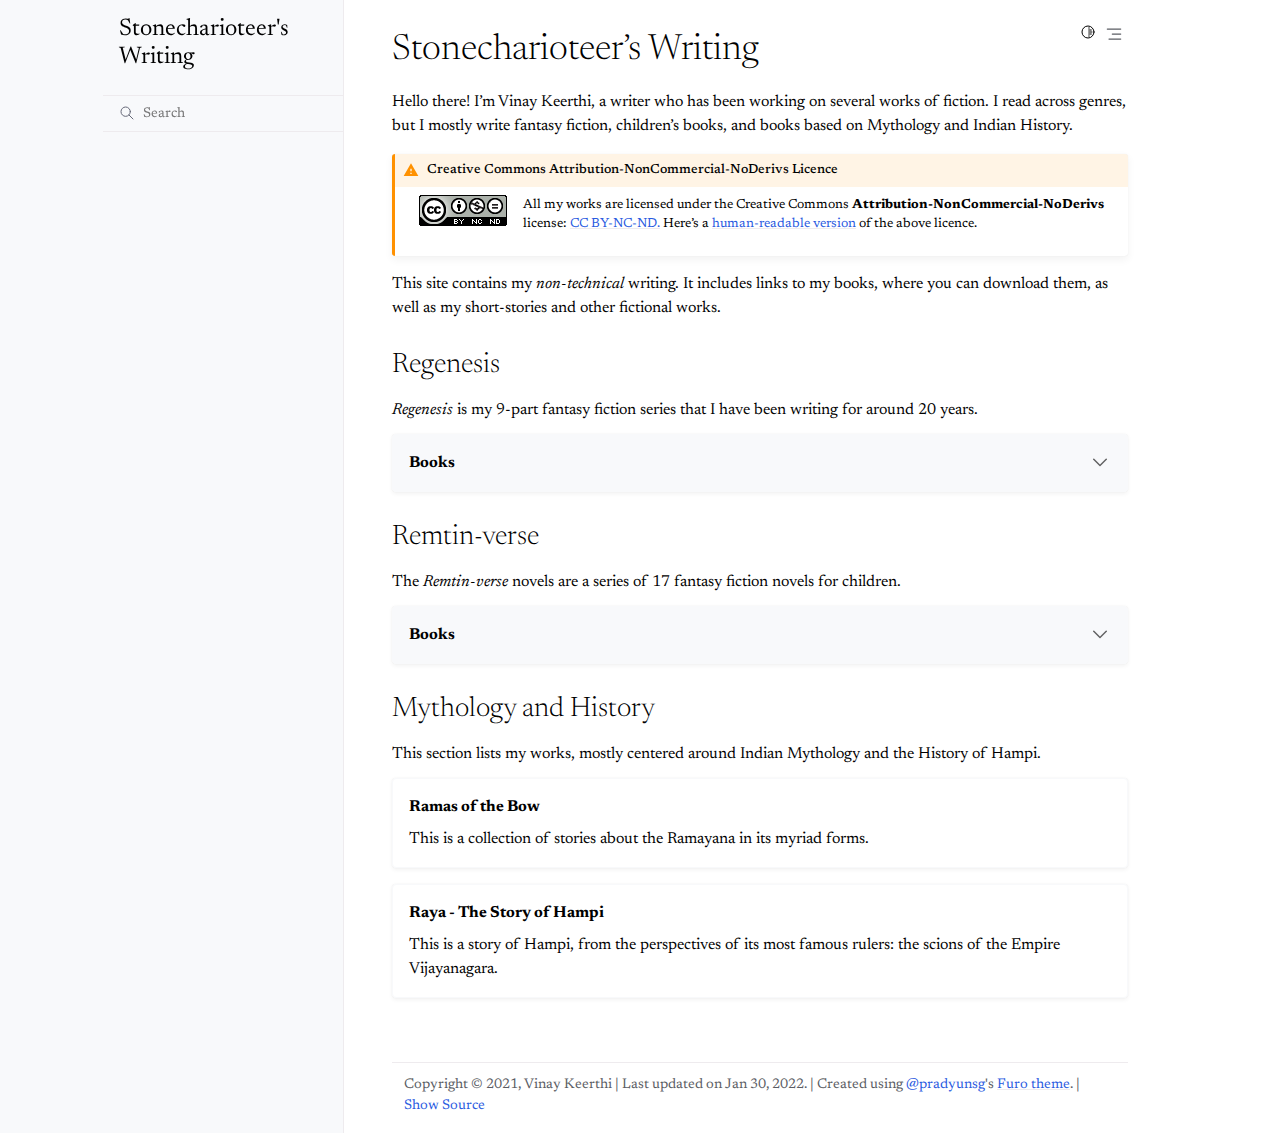
==== commit a5863acf: "deploy: a78e06acfc4a73642129bf88e185e08964f8e931" ====
--- a/index.html
+++ b/index.html
@@ -186,14 +186,32 @@
         <article role="main">
           <section id="stonecharioteer-s-writing">
 <h1>Stonecharioteer’s Writing<a class="headerlink" href="#stonecharioteer-s-writing" title="Permalink to this headline">¶</a></h1>
+<p>Hello there! I’m Vinay Keerthi, a writer who has been working on several works of fiction.
+I read across genres, but I mostly write fantasy fiction, children’s books, and books based
+on Mythology and Indian History.</p>
+<div class="warning admonition">
+<p class="admonition-title">Creative Commons Attribution-NonCommercial-NoDerivs Licence</p>
+<figure class="align-left">
+<img alt="Creative Commons Attribution-NonCommercial-NoDerivs Licence" src="_images/cc-by-nc-nd.png"/>
+</figure>
+<p>All my works are licensed under the Creative Commons
+<strong>Attribution-NonCommercial-NoDerivs</strong> license: <a class="reference external" href="https://creativecommons.org/licenses/by-nc-nd/4.0/legalcode">CC BY-NC-ND.</a>
+Here’s a <a class="reference external" href="https://creativecommons.org/licenses/by-nc-nd/4.0">human-readable version</a> of the above licence.</p>
+</div>
 <p>This site contains my <em>non-technical</em> writing. It includes links to my
 books, where you can download them, as well as my short-stories and other
 fictional works.</p>
 <section id="regenesis">
 <h2>Regenesis<a class="headerlink" href="#regenesis" title="Permalink to this headline">¶</a></h2>
 <p><em>Regenesis</em> is my 9-part fantasy fiction series that I have been writing for around 20 years.</p>
-<section id="blinder-trilogy">
-<h3>Blinder Trilogy<a class="headerlink" href="#blinder-trilogy" title="Permalink to this headline">¶</a></h3>
+<details class="sd-sphinx-override sd-dropdown sd-card sd-mb-3">
+<summary class="sd-summary-title sd-card-header">
+Books<div class="sd-summary-down docutils">
+<svg aria-hidden="true" class="sd-octicon sd-octicon-chevron-down" height="1.5em" version="1.1" viewbox="0 0 24 24" width="1.5em"><path d="M5.22 8.72a.75.75 0 000 1.06l6.25 6.25a.75.75 0 001.06 0l6.25-6.25a.75.75 0 00-1.06-1.06L12 14.44 6.28 8.72a.75.75 0 00-1.06 0z" fill-rule="evenodd"></path></svg></div>
+<div class="sd-summary-up docutils">
+<svg aria-hidden="true" class="sd-octicon sd-octicon-chevron-up" height="1.5em" version="1.1" viewbox="0 0 24 24" width="1.5em"><path d="M18.78 15.28a.75.75 0 000-1.06l-6.25-6.25a.75.75 0 00-1.06 0l-6.25 6.25a.75.75 0 101.06 1.06L12 9.56l5.72 5.72a.75.75 0 001.06 0z" fill-rule="evenodd"></path></svg></div>
+</summary><div class="sd-summary-content sd-card-body docutils">
+<p class="sd-card-text"><strong>Blinder Trilogy</strong></p>
 <div class="sd-container-fluid sd-sphinx-override sd-mb-4 docutils">
 <div class="sd-row sd-row-cols-2 sd-row-cols-xs-2 sd-row-cols-sm-2 sd-row-cols-md-2 sd-row-cols-lg-2 sd-g-3 sd-g-xs-3 sd-g-sm-3 sd-g-md-3 sd-g-lg-3 docutils">
 <div class="sd-col sd-d-flex-row docutils">
@@ -225,9 +243,7 @@
 </div>
 </div>
 </div>
-</section>
-<section id="redeemer-trilogy">
-<h3>Redeemer Trilogy<a class="headerlink" href="#redeemer-trilogy" title="Permalink to this headline">¶</a></h3>
+<p class="sd-card-text"><strong>Redeemer Trilogy</strong></p>
 <div class="sd-container-fluid sd-sphinx-override sd-mb-4 docutils">
 <div class="sd-row sd-row-cols-2 sd-row-cols-xs-2 sd-row-cols-sm-2 sd-row-cols-md-2 sd-row-cols-lg-2 sd-g-3 sd-g-xs-3 sd-g-sm-3 sd-g-md-3 sd-g-lg-3 docutils">
 <div class="sd-col sd-d-flex-row docutils">
@@ -259,9 +275,7 @@
 </div>
 </div>
 </div>
-</section>
-<section id="creator-trilogy">
-<h3>Creator Trilogy<a class="headerlink" href="#creator-trilogy" title="Permalink to this headline">¶</a></h3>
+<p class="sd-card-text"><strong>Creator Trilogy</strong></p>
 <div class="sd-container-fluid sd-sphinx-override sd-mb-4 docutils">
 <div class="sd-row sd-row-cols-2 sd-row-cols-xs-2 sd-row-cols-sm-2 sd-row-cols-md-2 sd-row-cols-lg-2 sd-g-3 sd-g-xs-3 sd-g-sm-3 sd-g-md-3 sd-g-lg-3 docutils">
 <div class="sd-col sd-d-flex-row docutils">
@@ -293,9 +307,7 @@
 </div>
 </div>
 </div>
-</section>
-<section id="novellas">
-<h3>Novellas<a class="headerlink" href="#novellas" title="Permalink to this headline">¶</a></h3>
+<p class="sd-card-text"><strong>Novellas</strong></p>
 <div class="sd-container-fluid sd-sphinx-override sd-mb-4 docutils">
 <div class="sd-row sd-row-cols-2 sd-row-cols-xs-2 sd-row-cols-sm-2 sd-row-cols-md-2 sd-row-cols-lg-2 sd-g-3 sd-g-xs-3 sd-g-sm-3 sd-g-md-3 sd-g-lg-3 docutils">
 <div class="sd-col sd-d-flex-row docutils">
@@ -318,11 +330,18 @@
 </div>
 </div>
 </div>
-</section>
-</section>
+</div>
+</details></section>
 <section id="remtin-verse">
 <h2>Remtin-verse<a class="headerlink" href="#remtin-verse" title="Permalink to this headline">¶</a></h2>
 <p>The <em>Remtin-verse</em> novels are a series of 17 fantasy fiction novels for children.</p>
+<details class="sd-sphinx-override sd-dropdown sd-card sd-mb-3">
+<summary class="sd-summary-title sd-card-header">
+Books<div class="sd-summary-down docutils">
+<svg aria-hidden="true" class="sd-octicon sd-octicon-chevron-down" height="1.5em" version="1.1" viewbox="0 0 24 24" width="1.5em"><path d="M5.22 8.72a.75.75 0 000 1.06l6.25 6.25a.75.75 0 001.06 0l6.25-6.25a.75.75 0 00-1.06-1.06L12 14.44 6.28 8.72a.75.75 0 00-1.06 0z" fill-rule="evenodd"></path></svg></div>
+<div class="sd-summary-up docutils">
+<svg aria-hidden="true" class="sd-octicon sd-octicon-chevron-up" height="1.5em" version="1.1" viewbox="0 0 24 24" width="1.5em"><path d="M18.78 15.28a.75.75 0 000-1.06l-6.25-6.25a.75.75 0 00-1.06 0l-6.25 6.25a.75.75 0 101.06 1.06L12 9.56l5.72 5.72a.75.75 0 001.06 0z" fill-rule="evenodd"></path></svg></div>
+</summary><div class="sd-summary-content sd-card-body docutils">
 <div class="sd-container-fluid sd-sphinx-override sd-mb-4 docutils">
 <div class="sd-row sd-row-cols-2 sd-row-cols-xs-2 sd-row-cols-sm-2 sd-row-cols-md-2 sd-row-cols-lg-2 sd-g-3 sd-g-xs-3 sd-g-sm-3 sd-g-md-3 sd-g-lg-3 docutils">
 <div class="sd-col sd-d-flex-row docutils">
@@ -345,6 +364,26 @@
 </div>
 </div>
 </div>
+</div>
+</details></section>
+<section id="mythology-and-history">
+<h2>Mythology and History<a class="headerlink" href="#mythology-and-history" title="Permalink to this headline">¶</a></h2>
+<p>This section lists my works, mostly centered around Indian Mythology and the History of Hampi.</p>
+<div class="sd-card sd-sphinx-override sd-mb-3 sd-shadow-sm sd-card-hover docutils">
+<div class="sd-card-body docutils">
+<div class="sd-card-title sd-font-weight-bold docutils">
+Ramas of the Bow</div>
+<p class="sd-card-text">This is a collection of stories about the Ramayana in its myriad forms.</p>
+</div>
+<a class="sd-stretched-link reference external" href="https://rama.stonecharioteer.com"></a></div>
+<div class="sd-card sd-sphinx-override sd-mb-3 sd-shadow-sm sd-card-hover docutils">
+<div class="sd-card-body docutils">
+<div class="sd-card-title sd-font-weight-bold docutils">
+Raya - The Story of Hampi</div>
+<p class="sd-card-text">This is a story of Hampi, from the perspectives of its most famous rulers:
+the scions of the Empire Vijayanagara.</p>
+</div>
+<a class="sd-stretched-link reference external" href="https://raya.stonecharioteer.com"></a></div>
 </section>
 </section>
 
@@ -383,14 +422,9 @@
           <div class="toc-tree">
             <ul>
 <li><a class="reference internal" href="#">Stonecharioteer’s Writing</a><ul>
-<li><a class="reference internal" href="#regenesis">Regenesis</a><ul>
-<li><a class="reference internal" href="#blinder-trilogy">Blinder Trilogy</a></li>
-<li><a class="reference internal" href="#redeemer-trilogy">Redeemer Trilogy</a></li>
-<li><a class="reference internal" href="#creator-trilogy">Creator Trilogy</a></li>
-<li><a class="reference internal" href="#novellas">Novellas</a></li>
-</ul>
-</li>
+<li><a class="reference internal" href="#regenesis">Regenesis</a></li>
 <li><a class="reference internal" href="#remtin-verse">Remtin-verse</a></li>
+<li><a class="reference internal" href="#mythology-and-history">Mythology and History</a></li>
 </ul>
 </li>
 </ul>
